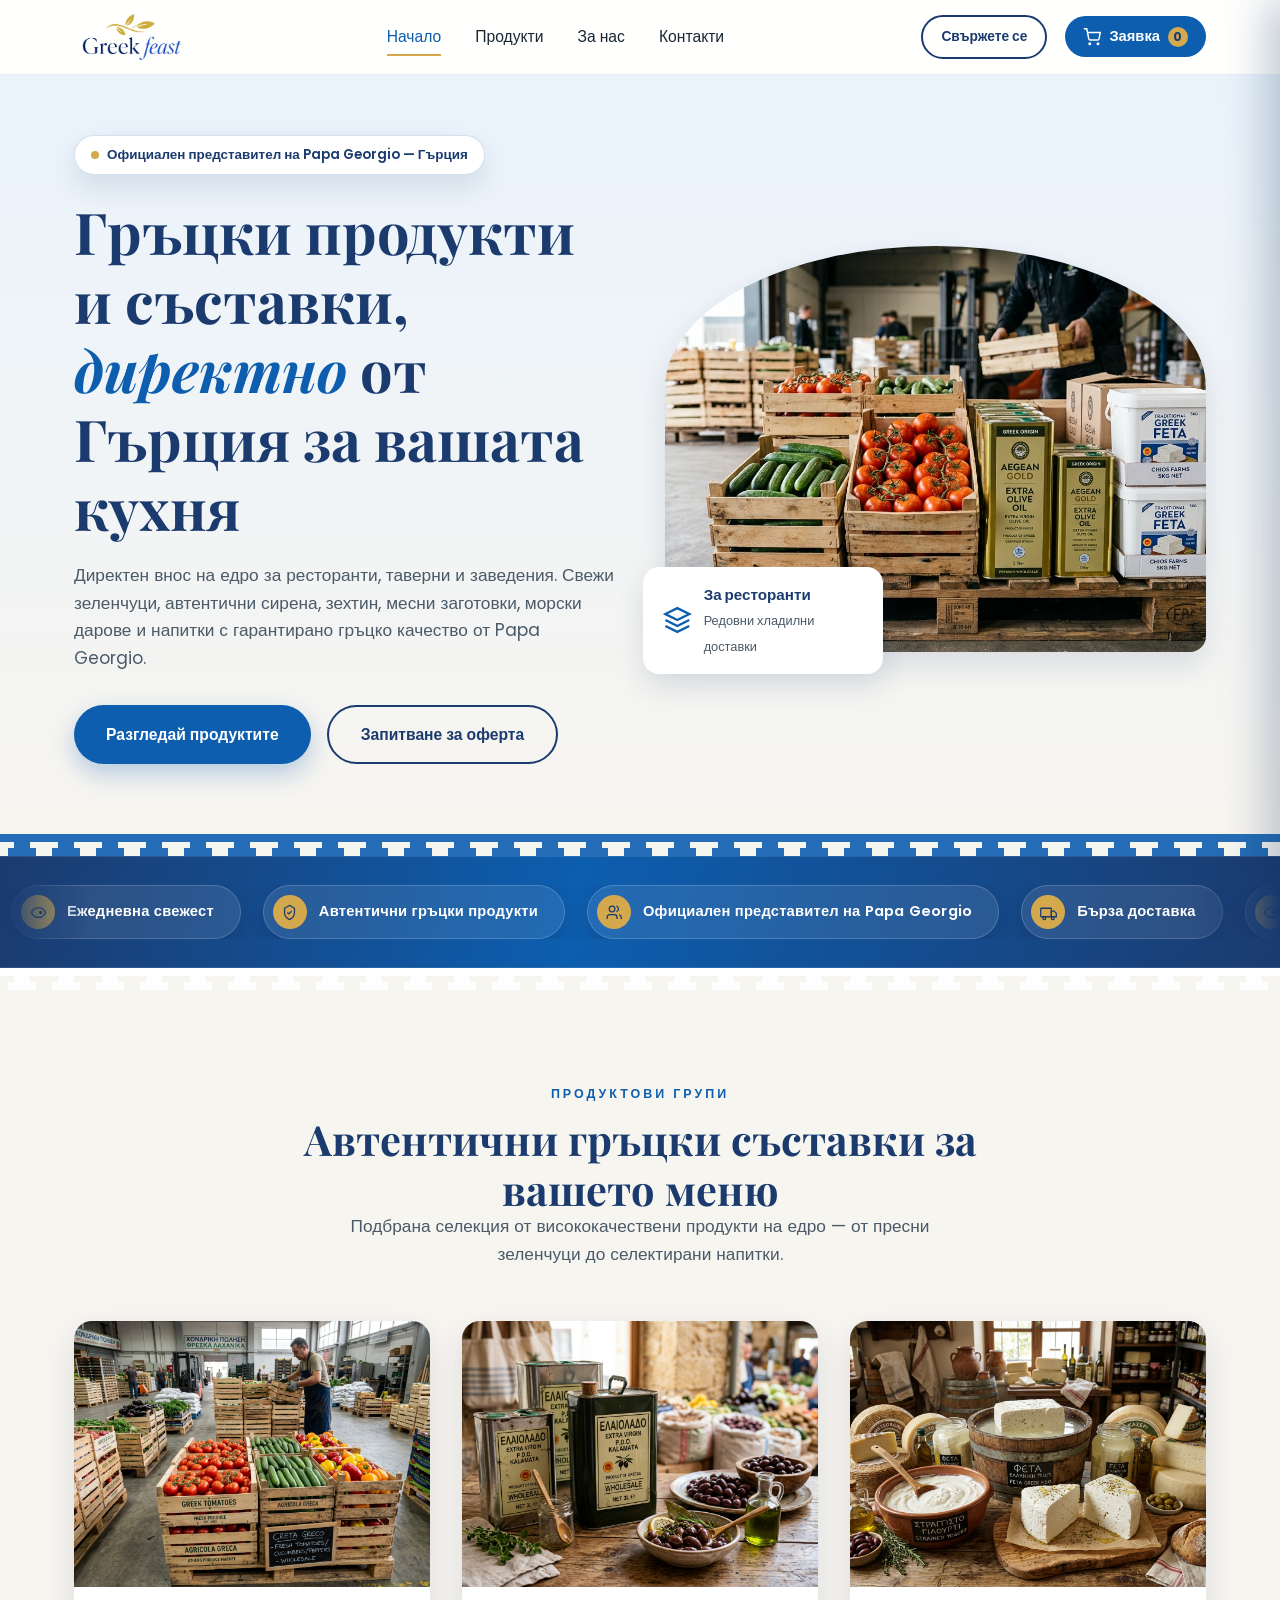
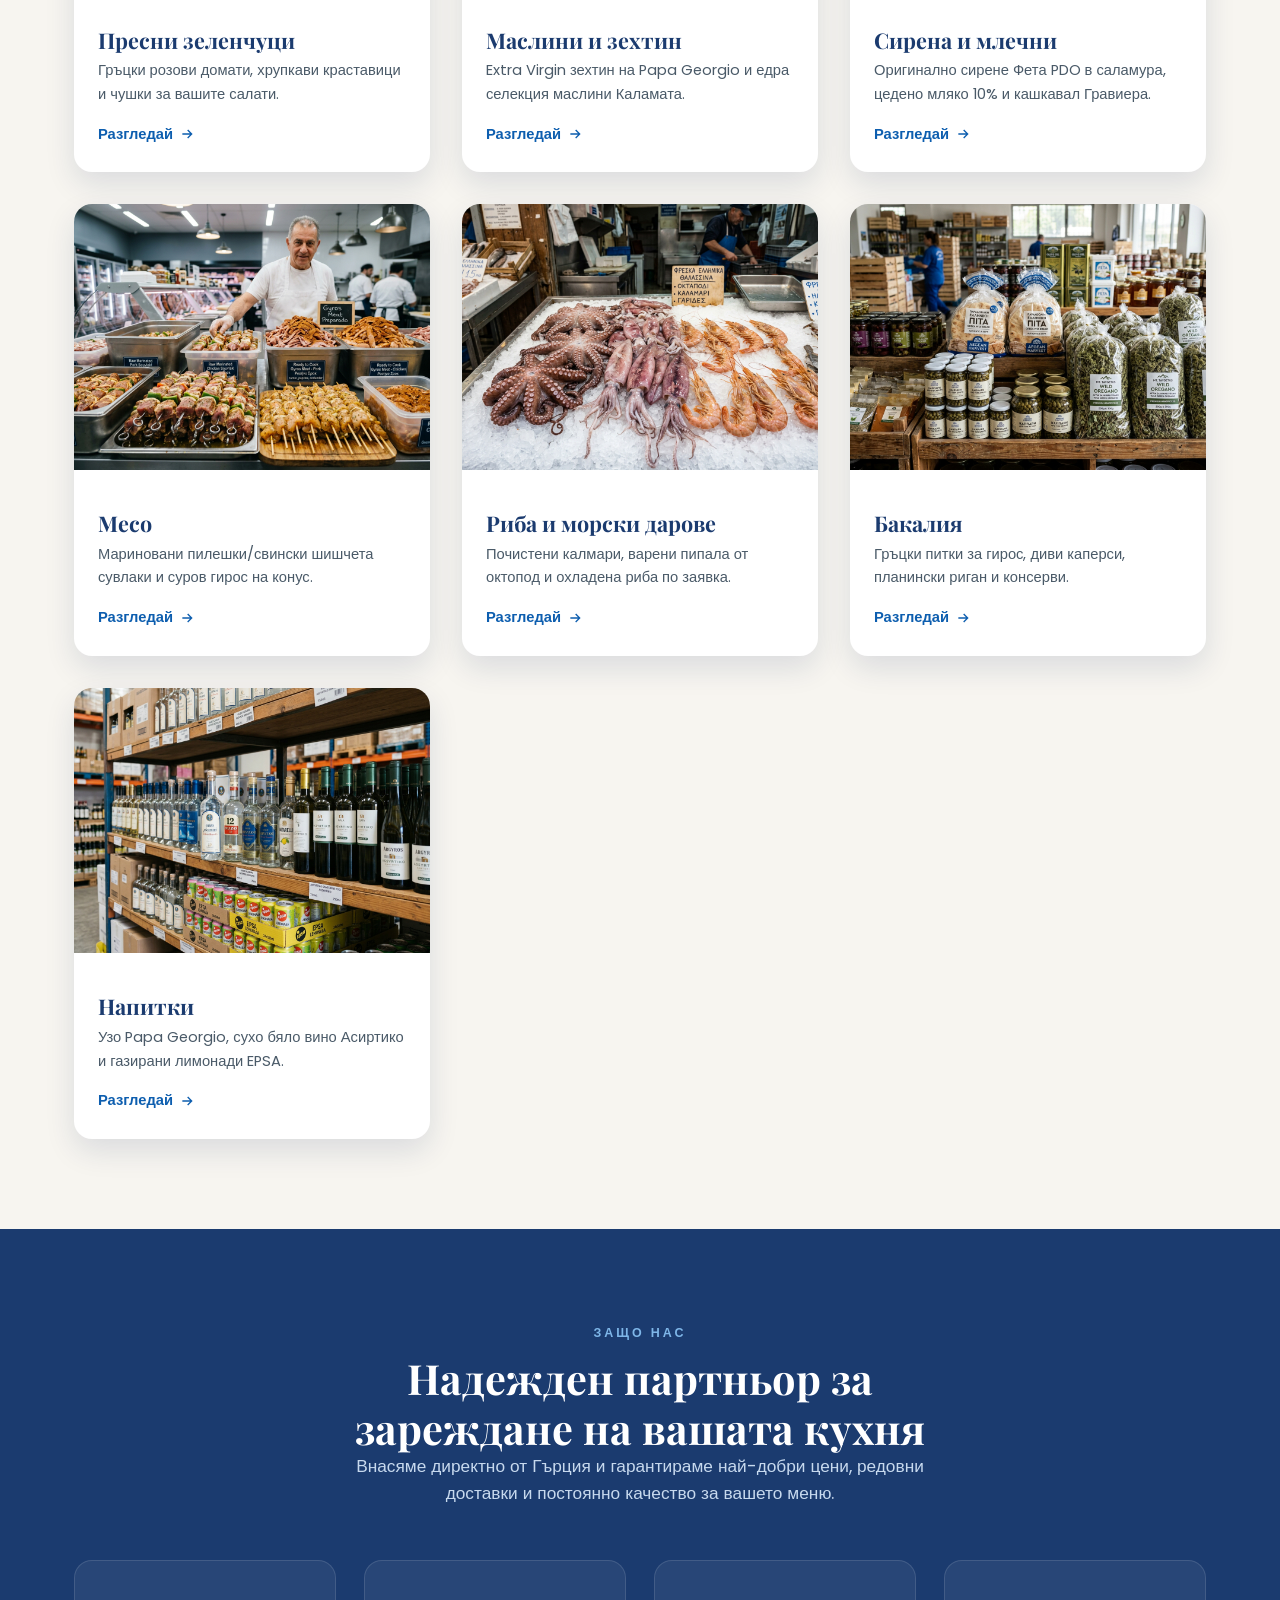
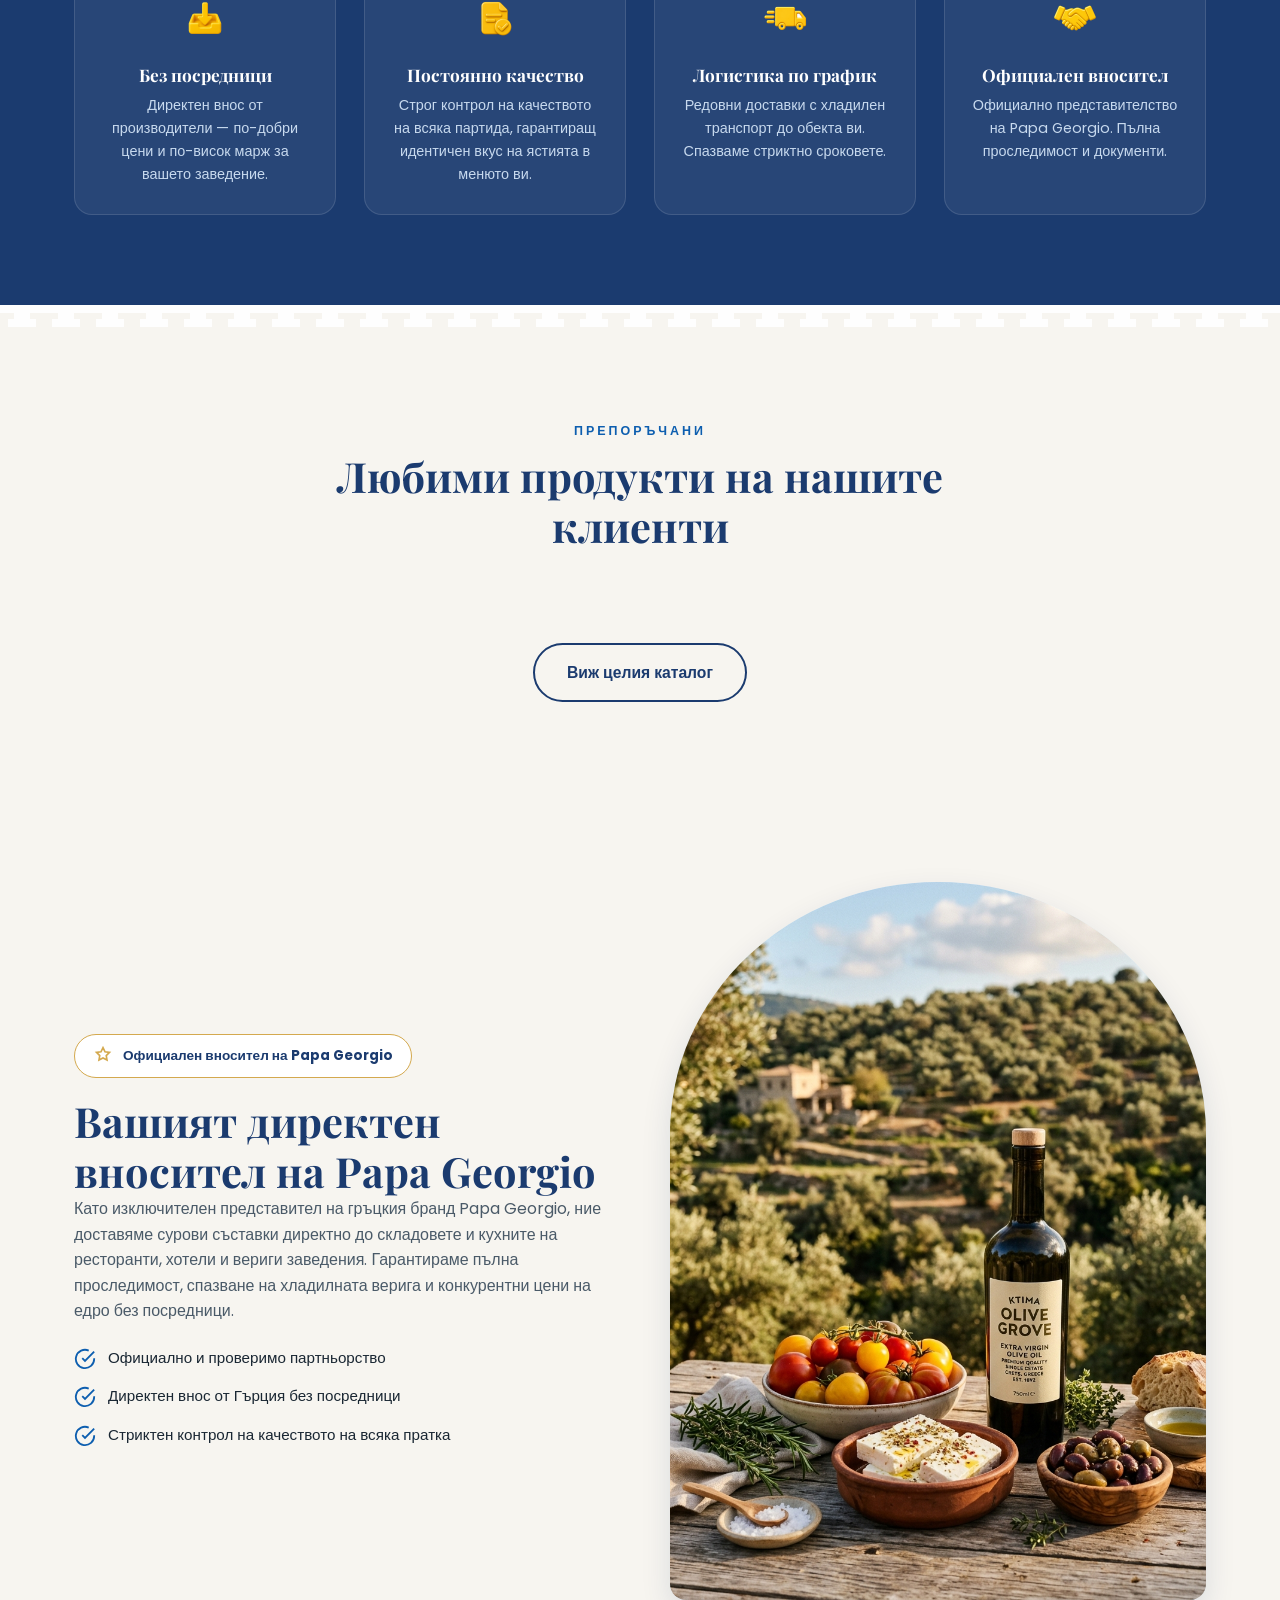
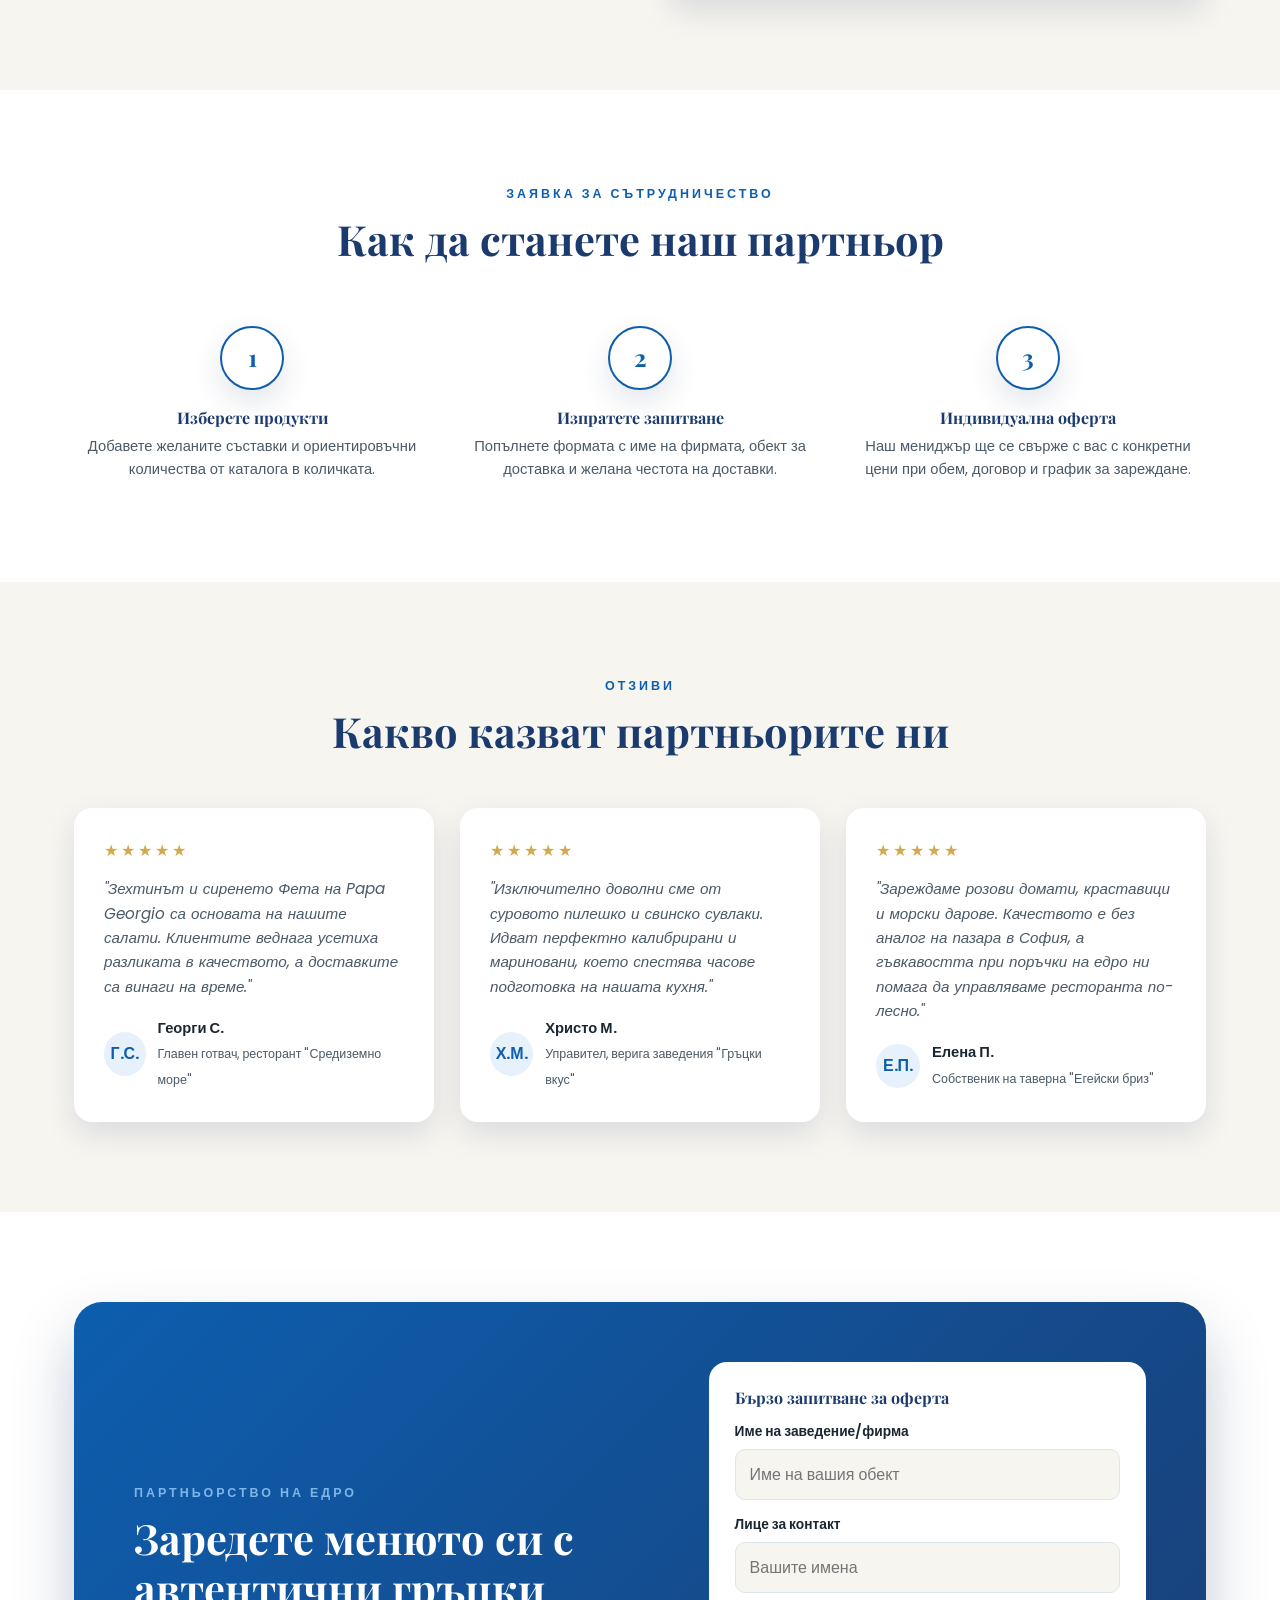
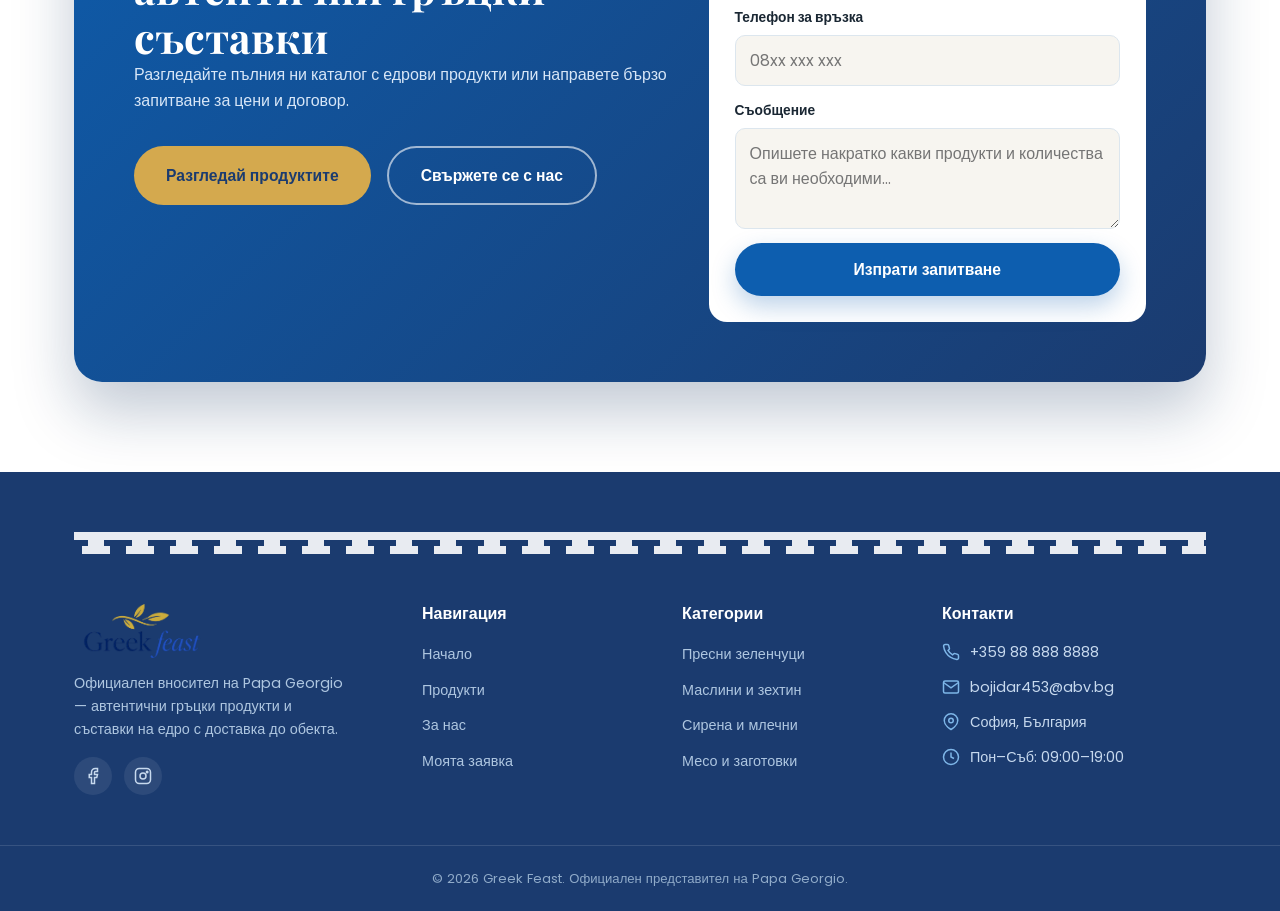
==== index.html @ b1677834 "Fix DOMContentLoaded lifecycle issue and convert scroll animation to precise pixel-based calculation" ====
<!doctype html>
<html lang="bg">
<head>
<meta charset="UTF-8">
<meta name="viewport" content="width=device-width, initial-scale=1.0">
<title>Greek Feast — Директен вносител на гръцки продукти за заведения и ресторанти</title>
<meta name="description" content="Официален представител на Papa Georgio (Гърция). Директен внос на автентични гръцки продукти и съставки за ресторанти и заведения — зеленчуци, зехтин, месо, риба и напитки на едро.">
<link rel="preconnect" href="https://fonts.googleapis.com">
<link href="https://fonts.googleapis.com/css2?family=Playfair+Display:wght@600;700;800&family=Poppins:wght@400;500;600;700&display=swap" rel="stylesheet">
<link rel="stylesheet" href="css/style.css">
</head>
<body>

<header class="site-header">
  <div class="header-inner">
    <a href="index.html" class="brandmark">
      <img src="images/logo.png" alt="Greek Feast" class="logo-img">
    </a>
    <nav class="main-nav" id="mainNav">
      <a href="index.html" class="active">Начало</a>
      <a href="catalog.html">Продукти</a>
      <a href="about.html">За нас</a>
      <a href="contact.html">Контакти</a>
    </nav>
    <div class="header-actions">
      <a href="contact.html" class="btn btn-outline btn-sm">Свържете се</a>
      <button type="button" class="cart-btn" id="cartOpenBtn">
        <svg width="18" height="18" viewBox="0 0 24 24" fill="none" stroke="currentColor" stroke-width="2"><circle cx="9" cy="21" r="1"/><circle cx="20" cy="21" r="1"/><path d="M1 1h4l2.68 13.39a2 2 0 0 0 2 1.61h9.72a2 2 0 0 0 2-1.61L23 6H6"/></svg>
        Заявка <span class="cart-count" id="cartCount">0</span>
      </button>
    </div>
    <button class="nav-toggle" id="navToggle" aria-label="Меню"><span></span><span></span><span></span></button>
  </div>
</header>

<section class="hero">
  <div class="hero-inner">
    <div class="hero-copy">
      <div class="hero-badge"><span class="dot"></span> Официален представител на Papa Georgio — Гърция</div>
      <h1>Гръцки продукти и съставки, <em>директно</em> от Гърция за вашата кухня</h1>
      <p class="lede">Директен внос на едро за ресторанти, таверни и заведения. Свежи зеленчуци, автентични сирена, зехтин, месни заготовки, морски дарове и напитки с гарантирано гръцко качество от Papa Georgio.</p>
      <div class="hero-actions">
        <a href="catalog.html" class="btn btn-primary">Разгледай продуктите</a>
        <a href="order.html" class="btn btn-outline">Запитване за оферта</a>
      </div>
    </div>
    <div class="hero-figure">
      <div class="arch-frame">
        <img src="images/hero-taverna.png" alt="Пресни гръцки съставки и суровини за ресторанти">
      </div>
      <div class="float-badge">
        <svg width="30" height="30" viewBox="0 0 24 24" fill="none" stroke="#0D5EAF" stroke-width="2"><path d="M12 2 2 7l10 5 10-5-10-5z"/><path d="M2 17l10 5 10-5"/><path d="M2 12l10 5 10-5"/></svg>
        <div><strong>За ресторанти</strong><span>Редовни хладилни доставки</span></div>
      </div>
    </div>
  </div>
</section>

<div class="meander"></div>

<section class="trust-bar">
  <div class="marquee">
    <div class="marquee-track">
      <div class="trust-item">
        <span class="trust-ic-badge"><svg class="ic" viewBox="0 0 24 24" fill="none" stroke="currentColor" stroke-width="1.8"><path d="M2 12s3-7 10-7 10 7 10 7-3 7-10 7-10-7-10-7z"/><circle cx="15" cy="12" r="1.4" fill="currentColor"/></svg></span>
        <span class="trust-text">Ежедневна свежест</span>
      </div>
      <div class="trust-item">
        <span class="trust-ic-badge"><svg class="ic" viewBox="0 0 24 24" fill="none" stroke="currentColor" stroke-width="1.8"><path d="M12 2l7 4v6c0 5-3.5 8.5-7 10-3.5-1.5-7-5-7-10V6l7-4z"/><path d="M9 12l2 2 4-4"/></svg></span>
        <span class="trust-text">Автентични гръцки продукти</span>
      </div>
      <div class="trust-item">
        <span class="trust-ic-badge"><svg class="ic" viewBox="0 0 24 24" fill="none" stroke="currentColor" stroke-width="1.8"><path d="M17 21v-2a4 4 0 00-4-4H7a4 4 0 00-4 4v2"/><circle cx="10" cy="7" r="4"/><path d="M23 21v-2a4 4 0 00-3-3.87"/><path d="M16 3.13a4 4 0 010 7.75"/></svg></span>
        <span class="trust-text">Официален представител на Papa Georgio</span>
      </div>
      <div class="trust-item">
        <span class="trust-ic-badge"><svg class="ic" viewBox="0 0 24 24" fill="none" stroke="currentColor" stroke-width="1.8"><rect x="1" y="6" width="15" height="12" rx="1"/><path d="M16 10h4l3 3v5h-7z"/><circle cx="6" cy="20" r="2"/><circle cx="18" cy="20" r="2"/></svg></span>
        <span class="trust-text">Бърза доставка</span>
      </div>
      <div class="trust-item">
        <span class="trust-ic-badge"><svg class="ic" viewBox="0 0 24 24" fill="none" stroke="currentColor" stroke-width="1.8"><path d="M2 12s3-7 10-7 10 7 10 7-3 7-10 7-10-7-10-7z"/><circle cx="15" cy="12" r="1.4" fill="currentColor"/></svg></span>
        <span class="trust-text">Ежедневна свежест</span>
      </div>
      <div class="trust-item">
        <span class="trust-ic-badge"><svg class="ic" viewBox="0 0 24 24" fill="none" stroke="currentColor" stroke-width="1.8"><path d="M12 2l7 4v6c0 5-3.5 8.5-7 10-3.5-1.5-7-5-7-10V6l7-4z"/><path d="M9 12l2 2 4-4"/></svg></span>
        <span class="trust-text">Автентични гръцки продукти</span>
      </div>
      <div class="trust-item">
        <span class="trust-ic-badge"><svg class="ic" viewBox="0 0 24 24" fill="none" stroke="currentColor" stroke-width="1.8"><path d="M17 21v-2a4 4 0 00-4-4H7a4 4 0 00-4 4v2"/><circle cx="10" cy="7" r="4"/><path d="M23 21v-2a4 4 0 00-3-3.87"/><path d="M16 3.13a4 4 0 010 7.75"/></svg></span>
        <span class="trust-text">Официален представител на Papa Georgio</span>
      </div>
      <div class="trust-item">
        <span class="trust-ic-badge"><svg class="ic" viewBox="0 0 24 24" fill="none" stroke="currentColor" stroke-width="1.8"><rect x="1" y="6" width="15" height="12" rx="1"/><path d="M16 10h4l3 3v5h-7z"/><circle cx="6" cy="20" r="2"/><circle cx="18" cy="20" r="2"/></svg></span>
        <span class="trust-text">Бърза доставка</span>
      </div>
      <div class="trust-item">
        <span class="trust-ic-badge"><svg class="ic" viewBox="0 0 24 24" fill="none" stroke="currentColor" stroke-width="1.8"><path d="M2 12s3-7 10-7 10 7 10 7-3 7-10 7-10-7-10-7z"/><circle cx="15" cy="12" r="1.4" fill="currentColor"/></svg></span>
        <span class="trust-text">Ежедневна свежест</span>
      </div>
      <div class="trust-item">
        <span class="trust-ic-badge"><svg class="ic" viewBox="0 0 24 24" fill="none" stroke="currentColor" stroke-width="1.8"><path d="M12 2l7 4v6c0 5-3.5 8.5-7 10-3.5-1.5-7-5-7-10V6l7-4z"/><path d="M9 12l2 2 4-4"/></svg></span>
        <span class="trust-text">Автентични гръцки продукти</span>
      </div>
      <div class="trust-item">
        <span class="trust-ic-badge"><svg class="ic" viewBox="0 0 24 24" fill="none" stroke="currentColor" stroke-width="1.8"><path d="M17 21v-2a4 4 0 00-4-4H7a4 4 0 00-4 4v2"/><circle cx="10" cy="7" r="4"/><path d="M23 21v-2a4 4 0 00-3-3.87"/><path d="M16 3.13a4 4 0 010 7.75"/></svg></span>
        <span class="trust-text">Официален представител на Papa Georgio</span>
      </div>
      <div class="trust-item">
        <span class="trust-ic-badge"><svg class="ic" viewBox="0 0 24 24" fill="none" stroke="currentColor" stroke-width="1.8"><rect x="1" y="6" width="15" height="12" rx="1"/><path d="M16 10h4l3 3v5h-7z"/><circle cx="6" cy="20" r="2"/><circle cx="18" cy="20" r="2"/></svg></span>
        <span class="trust-text">Бърза доставка</span>
      </div>
      <div class="trust-item">
        <span class="trust-ic-badge"><svg class="ic" viewBox="0 0 24 24" fill="none" stroke="currentColor" stroke-width="1.8"><path d="M2 12s3-7 10-7 10 7 10 7-3 7-10 7-10-7-10-7z"/><circle cx="15" cy="12" r="1.4" fill="currentColor"/></svg></span>
        <span class="trust-text">Ежедневна свежест</span>
      </div>
      <div class="trust-item">
        <span class="trust-ic-badge"><svg class="ic" viewBox="0 0 24 24" fill="none" stroke="currentColor" stroke-width="1.8"><path d="M12 2l7 4v6c0 5-3.5 8.5-7 10-3.5-1.5-7-5-7-10V6l7-4z"/><path d="M9 12l2 2 4-4"/></svg></span>
        <span class="trust-text">Автентични гръцки продукти</span>
      </div>
      <div class="trust-item">
        <span class="trust-ic-badge"><svg class="ic" viewBox="0 0 24 24" fill="none" stroke="currentColor" stroke-width="1.8"><path d="M17 21v-2a4 4 0 00-4-4H7a4 4 0 00-4 4v2"/><circle cx="10" cy="7" r="4"/><path d="M23 21v-2a4 4 0 00-3-3.87"/><path d="M16 3.13a4 4 0 010 7.75"/></svg></span>
        <span class="trust-text">Официален представител на Papa Georgio</span>
      </div>
      <div class="trust-item">
        <span class="trust-ic-badge"><svg class="ic" viewBox="0 0 24 24" fill="none" stroke="currentColor" stroke-width="1.8"><rect x="1" y="6" width="15" height="12" rx="1"/><path d="M16 10h4l3 3v5h-7z"/><circle cx="6" cy="20" r="2"/><circle cx="18" cy="20" r="2"/></svg></span>
        <span class="trust-text">Бърза доставка</span>
      </div>
    </div>
  </div>
</section>

<div class="meander light"></div>

<section id="categories">
  <div class="container">
    <div class="section-head">
      <span class="eyebrow">Продуктови групи</span>
      <h2>Автентични гръцки съставки за вашето меню</h2>
      <p class="lede">Подбрана селекция от висококачествени продукти на едро — от пресни зеленчуци до селектирани напитки.</p>
    </div>
    <div class="category-grid">

      <a href="catalog.html#vegetables" class="category-card">
        <div class="cat-figure"><img src="images/categories/vegetables.jpg" alt="Пресни зеленчуци" loading="lazy"></div>
        <div class="cat-body">
          <h3>Пресни зеленчуци</h3>
          <p>Гръцки розови домати, хрупкави краставици и чушки за вашите салати.</p>
          <span class="cat-link">Разгледай <svg viewBox="0 0 24 24" fill="none" stroke="currentColor" stroke-width="2"><path d="M5 12h14M13 6l6 6-6 6"/></svg></span>
        </div>
      </a>

      <a href="catalog.html#olives-oil" class="category-card">
        <div class="cat-figure"><img src="images/categories/olives-oil.jpg" alt="Маслини и зехтин" loading="lazy"></div>
        <div class="cat-body">
          <h3>Маслини и зехтин</h3>
          <p>Extra Virgin зехтин на Papa Georgio и едра селекция маслини Каламата.</p>
          <span class="cat-link">Разгледай <svg viewBox="0 0 24 24" fill="none" stroke="currentColor" stroke-width="2"><path d="M5 12h14M13 6l6 6-6 6"/></svg></span>
        </div>
      </a>

      <a href="catalog.html#dairy" class="category-card">
        <div class="cat-figure"><img src="images/categories/dairy.jpg" alt="Сирена и млечни" loading="lazy"></div>
        <div class="cat-body">
          <h3>Сирена и млечни</h3>
          <p>Оригинално сирене Фета PDO в саламура, цедено мляко 10% и кашкавал Гравиера.</p>
          <span class="cat-link">Разгледай <svg viewBox="0 0 24 24" fill="none" stroke="currentColor" stroke-width="2"><path d="M5 12h14M13 6l6 6-6 6"/></svg></span>
        </div>
      </a>

      <a href="catalog.html#meat" class="category-card">
        <div class="cat-figure"><img src="images/categories/meat.jpg" alt="Месо и заготовки" loading="lazy"></div>
        <div class="cat-body">
          <h3>Месо</h3>
          <p>Мариновани пилешки/свински шишчета сувлаки и суров гирос на конус.</p>
          <span class="cat-link">Разгледай <svg viewBox="0 0 24 24" fill="none" stroke="currentColor" stroke-width="2"><path d="M5 12h14M13 6l6 6-6 6"/></svg></span>
        </div>
      </a>

      <a href="catalog.html#seafood" class="category-card">
        <div class="cat-figure"><img src="images/categories/seafood.jpg" alt="Риба и морски дарове" loading="lazy"></div>
        <div class="cat-body">
          <h3>Риба и морски дарове</h3>
          <p>Почистени калмари, варени пипала от октопод и охладена риба по заявка.</p>
          <span class="cat-link">Разгледай <svg viewBox="0 0 24 24" fill="none" stroke="currentColor" stroke-width="2"><path d="M5 12h14M13 6l6 6-6 6"/></svg></span>
        </div>
      </a>

      <a href="catalog.html#grocery" class="category-card">
        <div class="cat-figure"><img src="images/categories/grocery.jpg" alt="Бакалия" loading="lazy"></div>
        <div class="cat-body">
          <h3>Бакалия</h3>
          <p>Гръцки питки за гирос, диви каперси, планински риган и консерви.</p>
          <span class="cat-link">Разгледай <svg viewBox="0 0 24 24" fill="none" stroke="currentColor" stroke-width="2"><path d="M5 12h14M13 6l6 6-6 6"/></svg></span>
        </div>
      </a>

      <a href="catalog.html#drinks" class="category-card">
        <div class="cat-figure"><img src="images/categories/drinks.jpg" alt="Напитки" loading="lazy"></div>
        <div class="cat-body">
          <h3>Напитки</h3>
          <p>Узо Papa Georgio, сухо бяло вино Асиртико и газирани лимонади EPSA.</p>
          <span class="cat-link">Разгледай <svg viewBox="0 0 24 24" fill="none" stroke="currentColor" stroke-width="2"><path d="M5 12h14M13 6l6 6-6 6"/></svg></span>
        </div>
      </a>

    </div>
  </div>
</section>

<section class="why-section">
  <div class="container">
    <div class="section-head">
      <span class="eyebrow on-dark">Защо нас</span>
      <h2>Надежден партньор за зареждане на вашата кухня</h2>
      <p class="lede" style="color:#C7D9EE; margin:0 auto;">Внасяме директно от Гърция и гарантираме най-добри цени, редовни доставки и постоянно качество за вашето меню.</p>
    </div>
    <div class="why-grid">
      <div class="why-item">
        <div class="ic-wrap" style="background: transparent;"><img src="images/direct-import.png" alt="Директен внос" style="width: 50px; height: 50px; object-fit: contain;"></div>
        <h4>Без посредници</h4>
        <p>Директен внос от производители — по-добри цени и по-висок марж за вашето заведение.</p>
      </div>
      <div class="why-item">
        <div class="ic-wrap" style="background: transparent;"><img src="images/quality.png" alt="Проверено качество" style="width: 50px; height: 50px; object-fit: contain;"></div>
        <h4>Постоянно качество</h4>
        <p>Строг контрол на качеството на всяка партида, гарантиращ идентичен вкус на ястията в менюто ви.</p>
      </div>
      <div class="why-item">
        <div class="ic-wrap" style="background: transparent;"><img src="images/delivery.png" alt="Редовни доставки" style="width: 50px; height: 50px; object-fit: contain;"></div>
        <h4>Логистика по график</h4>
        <p>Редовни доставки с хладилен транспорт до обекта ви. Спазваме стриктно сроковете.</p>
      </div>
      <div class="why-item">
        <div class="ic-wrap" style="background: transparent;"><img src="images/partnership.png" alt="Официално партньорство" style="width: 50px; height: 50px; object-fit: contain;"></div>
        <h4>Официален вносител</h4>
        <p>Официално представителство на Papa Georgio. Пълна проследимост и документи.</p>
      </div>
    </div>
  </div>
</section>

<div class="meander light"></div>

<section id="featured" class="bg-cream">
  <div class="container">
    <div class="section-head">
      <span class="eyebrow">Препоръчани</span>
      <h2>Любими продукти на нашите клиенти</h2>
    </div>
    <div class="product-grid" id="featuredGrid"></div>
    <div class="text-center mt-40">
      <a href="catalog.html" class="btn btn-outline">Виж целия каталог</a>
    </div>
  </div>
</section>

<section class="partner-section">
  <div class="container">
    <div class="partner-grid">
      <div class="partner-text">
        <div class="partner-seal">
          <svg viewBox="0 0 24 24" fill="none" stroke="#D4A94E" stroke-width="2"><path d="M12 2l2.4 4.9 5.4.8-3.9 3.8.9 5.4-4.8-2.5-4.8 2.5.9-5.4-3.9-3.8 5.4-.8z"/></svg>
          Официален вносител на Papa Georgio
        </div>
        <h2>Вашият директен вносител на Papa Georgio</h2>
        <p>Като изключителен представител на гръцкия бранд Papa Georgio, ние доставяме сурови съставки директно до складовете и кухните на ресторанти, хотели и вериги заведения. Гарантираме пълна проследимост, спазване на хладилната верига и конкурентни цени на едро без посредници.</p>
        <ul class="partner-points">
          <li><svg viewBox="0 0 24 24" fill="none" stroke="currentColor" stroke-width="2"><path d="M22 11.08V12a10 10 0 11-5.93-9.14"/><path d="M22 4L12 14.01l-3-3"/></svg> Официално и проверимо партньорство</li>
          <li><svg viewBox="0 0 24 24" fill="none" stroke="currentColor" stroke-width="2"><path d="M22 11.08V12a10 10 0 11-5.93-9.14"/><path d="M22 4L12 14.01l-3-3"/></svg> Директен внос от Гърция без посредници</li>
          <li><svg viewBox="0 0 24 24" fill="none" stroke="currentColor" stroke-width="2"><path d="M22 11.08V12a10 10 0 11-5.93-9.14"/><path d="M22 4L12 14.01l-3-3"/></svg> Стриктен контрол на качеството на всяка пратка</li>
        </ul>
      </div>
      <div class="arch-frame">
        <img src="images/olive-grove-partner.jpg" alt="Автентични гръцки суровини" loading="lazy">
      </div>
    </div>
  </div>
</section>

<section class="bg-white">
  <div class="container">
    <div class="section-head">
      <span class="eyebrow">Заявка за сътрудничество</span>
      <h2>Как да станете наш партньор</h2>
    </div>
    <div class="steps-grid">
      <div class="steps-progress-bar"></div>
      <div class="steps-progress-active"></div>
      <div class="step-card">
        <div class="step-connector"></div>
        <div class="step-num">1</div>
        <div class="step-body">
          <h4>Изберете продукти</h4>
          <p>Добавете желаните съставки и ориентировъчни количества от каталога в количката.</p>
        </div>
      </div>
      <div class="step-card">
        <div class="step-connector"></div>
        <div class="step-num">2</div>
        <div class="step-body">
          <h4>Изпратете запитване</h4>
          <p>Попълнете формата с име на фирмата, обект за доставка и желана честота на доставки.</p>
        </div>
      </div>
      <div class="step-card">
        <div class="step-num">3</div>
        <div class="step-body">
          <h4>Индивидуална оферта</h4>
          <p>Наш мениджър ще се свърже с вас с конкретни цени при обем, договор и график за зареждане.</p>
        </div>
      </div>
    </div>
  </div>
</section>

<section class="bg-cream">
  <div class="container">
    <div class="section-head">
      <span class="eyebrow">Отзиви</span>
      <h2>Какво казват партньорите ни</h2>
    </div>
    <div class="testi-track">
      <div class="testi-card">
        <div class="testi-stars">★★★★★</div>
        <p>"Зехтинът и сиренето Фета на Papa Georgio са основата на нашите салати. Клиентите веднага усетиха разликата в качеството, а доставките са винаги на време."</p>
        <div class="testi-person">
          <div class="testi-avatar">Г.С.</div>
          <div><strong>Георги С.</strong><span>Главен готвач, ресторант "Средиземно море"</span></div>
        </div>
      </div>
      <div class="testi-card">
        <div class="testi-stars">★★★★★</div>
        <p>"Изключително доволни сме от суровото пилешко и свинско сувлаки. Идват перфектно калибрирани и мариновани, което спестява часове подготовка на нашата кухня."</p>
        <div class="testi-person">
          <div class="testi-avatar">Х.М.</div>
          <div><strong>Христо М.</strong><span>Управител, верига заведения "Гръцки вкус"</span></div>
        </div>
      </div>
      <div class="testi-card">
        <div class="testi-stars">★★★★★</div>
        <p>"Зареждаме розови домати, краставици и морски дарове. Качеството е без аналог на пазара в София, а гъвкавостта при поръчки на едро ни помага да управляваме ресторанта по-лесно."</p>
        <div class="testi-person">
          <div class="testi-avatar">Е.П.</div>
          <div><strong>Елена П.</strong><span>Собственик на таверна "Егейски бриз"</span></div>
        </div>
      </div>
    </div>
  </div>
</section>

<section class="bg-white">
  <div class="container">
    <div class="cta-section">
      <div>
        <span class="eyebrow on-dark">Партньорство на едро</span>
        <h2>Заредете менюто си с автентични гръцки съставки</h2>
        <p>Разгледайте пълния ни каталог с едрови продукти или направете бързо запитване за цени и договор.</p>
        <div class="hero-actions">
          <a href="catalog.html" class="btn btn-gold">Разгледай продуктите</a>
          <a href="contact.html" class="btn btn-outline on-dark">Свържете се с нас</a>
        </div>
      </div>
      <form class="cta-form" id="quickContactForm" action="https://formsubmit.co/bojidar453@abv.bg" method="POST">
        <h4>Бързо запитване за оферта</h4>
        <input type="hidden" name="_subject" value="Ново запитване за цени на едро — Greek Feast">
        <input type="hidden" name="_captcha" value="false">
        <div class="field">
          <label for="qRestaurant">Име на заведение/фирма</label>
          <input type="text" id="qRestaurant" name="Заведение_Фирма" required placeholder="Име на вашия обект">
        </div>
        <div class="field">
          <label for="qName">Лице за контакт</label>
          <input type="text" id="qName" name="Име" required placeholder="Вашите имена">
        </div>
        <div class="field">
          <label for="qPhone">Телефон за връзка</label>
          <input type="tel" id="qPhone" name="Телефон" required placeholder="08xx xxx xxx">
        </div>
        <div class="field">
          <label for="qMsg">Съобщение</label>
          <textarea id="qMsg" name="Съобщение" rows="3" placeholder="Опишете накратко какви продукти и количества са ви необходими..."></textarea>
        </div>
        <button type="submit" class="btn btn-primary btn-block">Изпрати запитване</button>
      </form>
    </div>
  </div>
</section>

<footer class="site-footer">
  <div class="container">
    <div class="meander light" style="margin-bottom:50px;"></div>
    <div class="footer-grid">
      <div class="footer-col footer-brand">
        <a href="index.html" class="brandmark">
          <img src="images/logo.png" alt="Greek Feast" class="logo-img">
        </a>
        <p>Официален вносител на Papa Georgio — автентични гръцки продукти и съставки на едро с доставка до обекта.</p>
        <div class="footer-social">
          <a href="#" aria-label="Facebook"><svg width="18" height="18" viewBox="0 0 24 24" fill="none" stroke="#C7D9EE" stroke-width="2"><path d="M18 2h-3a5 5 0 00-5 5v3H7v4h3v8h4v-8h3l1-4h-4V7a1 1 0 011-1h3z"/></svg></a>
          <a href="#" aria-label="Instagram"><svg width="18" height="18" viewBox="0 0 24 24" fill="none" stroke="#C7D9EE" stroke-width="2"><rect x="2" y="2" width="20" height="20" rx="5"/><circle cx="12" cy="12" r="4"/><circle cx="17.5" cy="6.5" r="1"/></svg></a>
        </div>
      </div>
      <div class="footer-col">
        <h4>Навигация</h4>
        <ul>
          <li><a href="index.html">Начало</a></li>
          <li><a href="catalog.html">Продукти</a></li>
          <li><a href="about.html">За нас</a></li>
          <li><a href="order.html">Моята заявка</a></li>
        </ul>
      </div>
      <div class="footer-col">
        <h4>Категории</h4>
        <ul>
          <li><a href="catalog.html#vegetables">Пресни зеленчуци</a></li>
          <li><a href="catalog.html#olives-oil">Маслини и зехтин</a></li>
          <li><a href="catalog.html#dairy">Сирена и млечни</a></li>
          <li><a href="catalog.html#meat">Месо и заготовки</a></li>
        </ul>
      </div>
      <div class="footer-col">
        <h4>Контакти</h4>
        <div class="footer-contact-item">
          <svg viewBox="0 0 24 24" fill="none" stroke="currentColor" stroke-width="2"><path d="M22 16.92v3a2 2 0 01-2.18 2 19.79 19.79 0 01-8.63-3.07 19.5 19.5 0 01-6-6 19.79 19.79 0 01-3.07-8.67A2 2 0 014.11 2h3a2 2 0 012 1.72c.127.96.361 1.903.7 2.81a2 2 0 01-.45 2.11L8.09 9.91a16 16 0 006 6l1.27-1.27a2 2 0 012.11-.45c.907.339 1.85.573 2.81.7A2 2 0 0122 16.92z"/></svg>
          <span>+359 88 888 8888</span>
        </div>
        <div class="footer-contact-item">
          <svg viewBox="0 0 24 24" fill="none" stroke="currentColor" stroke-width="2"><path d="M4 4h16v16H4z" opacity="0"/><path d="M22 6l-10 7L2 6"/><rect x="2" y="4" width="20" height="16" rx="2"/></svg>
          <span>bojidar453@abv.bg</span>
        </div>
        <div class="footer-contact-item">
          <svg viewBox="0 0 24 24" fill="none" stroke="currentColor" stroke-width="2"><path d="M21 10c0 7-9 12-9 12s-9-5-9-12a9 9 0 0118 0z"/><circle cx="12" cy="10" r="3"/></svg>
          <span>София, България</span>
        </div>
        <div class="footer-contact-item">
          <svg viewBox="0 0 24 24" fill="none" stroke="currentColor" stroke-width="2"><circle cx="12" cy="12" r="10"/><path d="M12 6v6l4 2"/></svg>
          <span>Пон–Съб: 09:00–19:00</span>
        </div>
      </div>
    </div>
  </div>
  <div class="footer-bottom">© 2026 Greek Feast. Официален представител на Papa Georgio.</div>
</footer>

<div class="toast" id="toast">
  <svg viewBox="0 0 24 24" fill="none" stroke="currentColor" stroke-width="2"><path d="M22 11.08V12a10 10 0 11-5.93-9.14"/><path d="M22 4L12 14.01l-3-3"/></svg>
  <span id="toastMsg">Добавено към заявката</span>
</div>

<script>
(() => {
  const stepsGrid = document.querySelector('.steps-grid');
  const progressBarActive = document.querySelector('.steps-progress-active');
  const stepCards = document.querySelectorAll('.step-card');

  function updateStepsOnScroll() {
    if (!stepsGrid || window.innerWidth > 980) {
      if (progressBarActive) progressBarActive.style.height = '0px';
      document.querySelectorAll('.step-num').forEach(num => num.classList.remove('active'));
      return;
    }

    const firstCard = stepCards[0];
    const lastCard = stepCards[stepCards.length - 1];
    if (!firstCard || !lastCard) return;

    const viewportHeight = window.innerHeight;
    const triggerLine = viewportHeight * 0.65; // trigger line at 65% of viewport height

    const firstTop = firstCard.getBoundingClientRect().top + 32; // center of first number
    const lastTop = lastCard.getBoundingClientRect().top + 32; // center of last number

    let heightPx = 0;
    if (firstTop < triggerLine) {
      const maxDistance = lastTop - firstTop;
      const currentDistance = triggerLine - firstTop;
      heightPx = Math.max(0, Math.min(maxDistance, currentDistance));
    }

    if (progressBarActive) {
      progressBarActive.style.height = `${heightPx}px`;
    }

    stepCards.forEach((card) => {
      const rect = card.getBoundingClientRect();
      const numEl = card.querySelector('.step-num');
      if (!numEl) return;
      const numCenter = rect.top + 32;
      if (numCenter < triggerLine) {
        numEl.classList.add('active');
      } else {
        numEl.classList.remove('active');
      }
    });
  }

  window.addEventListener('scroll', updateStepsOnScroll, { passive: true });
  window.addEventListener('resize', updateStepsOnScroll, { passive: true });
  
  // Also run immediately and on a short delay to ensure layout has stabilized
  updateStepsOnScroll();
  setTimeout(updateStepsOnScroll, 100);
  setTimeout(updateStepsOnScroll, 300);
})();
</script>
<script src="js/price.js"></script>
<script src="js/cart.js"></script>
<script src="js/main.js"></script>
<script type="module" src="js/home.js"></script>
</body>
</html>
---- css/style.css ----
/* ===== Reset & base ===== */
*, *::before, *::after { box-sizing: border-box; margin: 0; padding: 0; }
html { scroll-behavior: smooth; }
body {
  font-family: 'Poppins', 'Segoe UI', sans-serif;
  color: var(--ink);
  background: var(--cream);
  line-height: 1.6;
  overflow-x: hidden;
}
img { max-width: 100%; display: block; }
a { text-decoration: none; color: inherit; }
ul { list-style: none; }
button { font-family: inherit; cursor: pointer; border: none; background: none; }
input, textarea, select { font-family: inherit; font-size: 1rem; }

:root {
  --aegean: #0D5EAF;
  --aegean-dark: #123A66;
  --santorini: #1B3B6F;
  --sky: #7EB6E8;
  --sky-pale: #E6F1FB;
  --olive: #8A9A5B;
  --gold: #D4A94E;
  --white: #FFFFFF;
  --cream: #F7F5F0;
  --ink: #1A2733;
  --ink-soft: #4A5A68;
  --shadow: 0 12px 30px rgba(13, 45, 87, 0.12);
  --radius: 18px;
}

h1, h2, h3, h4 {
  font-family: 'Playfair Display', 'Georgia', serif;
  color: var(--santorini);
  line-height: 1.2;
  font-weight: 700;
}
h1 { font-size: clamp(2.4rem, 5vw, 3.6rem); }
h2 { font-size: clamp(1.9rem, 4vw, 2.6rem); }
h3 { font-size: 1.35rem; }
.eyebrow {
  display: inline-block;
  font-family: 'Poppins', sans-serif;
  letter-spacing: 3px;
  text-transform: uppercase;
  font-size: 0.78rem;
  font-weight: 600;
  color: var(--aegean);
  margin-bottom: 10px;
}
.eyebrow.on-dark { color: var(--sky); }
.lede { color: var(--ink-soft); font-size: 1.08rem; max-width: 620px; }

.container { max-width: 1180px; margin: 0 auto; padding: 0 24px; }
section { padding: 90px 0; position: relative; }
.section-head { text-align: center; max-width: 680px; margin: 0 auto 52px; }
.section-head .lede { margin: 0 auto; }

/* ===== Meander (Greek key) border ===== */
.meander {
  height: 22px;
  width: 100%;
  background-image: url("data:image/svg+xml,%3Csvg xmlns='http://www.w3.org/2000/svg' width='44' height='22' viewBox='0 0 44 22'%3E%3Cpath d='M0 0 H44 V8 H30 V14 H36 V22 H8 V14 H14 V8 H0 Z' fill='%230D5EAF'/%3E%3C/svg%3E");
  background-repeat: repeat-x;
  background-size: 44px 22px;
  opacity: 0.9;
}
.meander.light {
  background-image: url("data:image/svg+xml,%3Csvg xmlns='http://www.w3.org/2000/svg' width='44' height='22' viewBox='0 0 44 22'%3E%3Cpath d='M0 0 H44 V8 H30 V14 H36 V22 H8 V14 H14 V8 H0 Z' fill='%23FFFFFF'/%3E%3C/svg%3E");
}

/* ===== Wave divider ===== */
.wave { display: block; width: 100%; height: 70px; }
.wave-into-blue { fill: var(--santorini); }
.wave-into-white { fill: var(--white); }
.wave-into-cream { fill: var(--cream); }

/* ===== Header ===== */
.site-header {
  position: sticky; top: 0; z-index: 100;
  background: rgba(255,255,255,0.92);
  backdrop-filter: blur(8px);
  -webkit-backdrop-filter: blur(8px);
  border-bottom: 1px solid rgba(13,94,175,0.1);
  transform: translateZ(0);
  -webkit-transform: translateZ(0);
  isolation: isolate;
}
.header-inner {
  display: flex; align-items: center; justify-content: space-between;
  padding: 14px 24px; max-width: 1180px; margin: 0 auto;
}
.brandmark { display: flex; align-items: center; gap: 12px; }
.logo-img { height: 46px; width: auto; display: block; }

.main-nav { display: flex; align-items: center; gap: 34px; }
.main-nav a {
  font-weight: 500; color: var(--ink); position: relative; padding: 6px 0; font-size: 0.98rem;
}
.main-nav a::after {
  content: ''; position: absolute; left: 0; bottom: 0; height: 2px; width: 0;
  background: var(--gold); transition: width .25s ease;
}
.main-nav a:hover::after, .main-nav a.active::after { width: 100%; }
.main-nav a.active { color: var(--aegean); }

.header-actions { display: flex; align-items: center; gap: 18px; }
.cart-btn {
  position: relative; display: flex; align-items: center; gap: 8px;
  background: var(--aegean); color: var(--white); padding: 10px 18px; border-radius: 30px;
  font-weight: 600; font-size: 0.92rem; transition: background .2s, transform .2s;
}
.cart-btn:hover { background: var(--aegean-dark); transform: translateY(-1px); }
.cart-count {
  background: var(--gold); color: var(--santorini); font-weight: 700; font-size: 0.78rem;
  min-width: 20px; height: 20px; border-radius: 50%; display: flex; align-items: center; justify-content: center;
}
.nav-toggle { display: none; width: 30px; height: 24px; position: relative; flex-direction: column; justify-content: space-between; }
.nav-toggle span { display: block; height: 3px; width: 100%; background: var(--santorini); border-radius: 2px; }

/* ===== Buttons ===== */
.btn {
  display: inline-flex; align-items: center; justify-content: center; gap: 8px;
  padding: 15px 32px; border-radius: 30px; font-weight: 600; font-size: 0.98rem;
  transition: transform .2s ease, box-shadow .2s ease, background .2s ease;
}
.btn-primary { background: var(--aegean); color: var(--white); box-shadow: 0 10px 24px rgba(13,94,175,0.28); }
.btn-primary:hover { background: var(--aegean-dark); transform: translateY(-2px); }
.btn-outline { background: transparent; color: var(--santorini); border: 2px solid var(--santorini); }
.btn-outline:hover { background: var(--santorini); color: var(--white); }
.btn-outline.on-dark { color: var(--white); border-color: rgba(255,255,255,0.6); }
.btn-outline.on-dark:hover { background: var(--white); color: var(--santorini); }
.btn-gold { background: var(--gold); color: var(--santorini); }
.btn-gold:hover { transform: translateY(-2px); box-shadow: 0 10px 24px rgba(212,169,78,0.35); }
.btn-block { width: 100%; }
.btn-sm { padding: 9px 18px; font-size: 0.86rem; }

/* ===== Hero ===== */
.hero {
  background: linear-gradient(180deg, #EAF3FC 0%, var(--cream) 100%);
  padding: 60px 0 0;
  overflow: hidden;
}
.hero-inner {
  display: grid; grid-template-columns: 1fr 1fr; gap: 50px; align-items: center;
  max-width: 1180px; margin: 0 auto; padding: 0 24px 70px;
}
.hero-badge {
  display: inline-flex; align-items: center; gap: 8px;
  background: var(--white); border: 1px solid rgba(13,94,175,0.18);
  padding: 8px 16px; border-radius: 30px; font-size: 0.84rem; font-weight: 600;
  color: var(--santorini); box-shadow: var(--shadow); margin-bottom: 22px;
}
.hero-badge .dot { width: 8px; height: 8px; border-radius: 50%; background: var(--gold); }
.hero h1 { margin-bottom: 20px; }
.hero h1 em { font-style: italic; color: var(--aegean); }
.hero-actions { display: flex; gap: 16px; margin-top: 32px; flex-wrap: wrap; }
.hero-figure { position: relative; }
.hero-figure .arch-frame { aspect-ratio: 4/3; }
.hero-figure .float-badge {
  position: absolute; bottom: -22px; left: -22px; background: var(--white);
  padding: 16px 20px; border-radius: 16px; box-shadow: var(--shadow);
  display: flex; align-items: center; gap: 12px; max-width: 240px;
}
.hero-figure .float-badge strong { display: block; color: var(--santorini); font-size: 0.95rem; }
.hero-figure .float-badge span { font-size: 0.8rem; color: var(--ink-soft); }

/* ===== Arch frame (Santorini dome shape for images/illustrations) ===== */
.arch-frame {
  border-radius: 50% 50% 16px 16px / 35% 35% 16px 16px;
  overflow: hidden;
  box-shadow: var(--shadow);
  background: var(--sky-pale);
}
.arch-frame img, .arch-frame svg { width: 100%; height: 100%; object-fit: cover; display: block; }

/* ===== Trust bar (marquee ticker) ===== */
.trust-bar {
  background: linear-gradient(100deg, var(--santorini) 0%, var(--aegean) 45%, var(--santorini) 100%);
  padding: 28px 0;
  overflow: hidden;
  border-top: 1px solid rgba(255,255,255,0.1);
  border-bottom: 1px solid rgba(255,255,255,0.1);
}
.marquee {
  width: 100%; overflow: hidden;
  -webkit-mask-image: linear-gradient(90deg, transparent 0, #000 90px, #000 calc(100% - 90px), transparent 100%);
  mask-image: linear-gradient(90deg, transparent 0, #000 90px, #000 calc(100% - 90px), transparent 100%);
}
.marquee-track {
  display: flex; align-items: center; width: max-content;
  animation: marquee-scroll 34s linear infinite;
  will-change: transform;
}
.marquee:hover .marquee-track { animation-play-state: paused; }
.trust-item {
  display: flex; align-items: center; gap: 12px; white-space: nowrap;
  background: rgba(255,255,255,0.09);
  border: 1px solid rgba(255,255,255,0.18);
  padding: 9px 26px 9px 9px;
  border-radius: 50px;
  margin: 0 11px;
  box-shadow: 0 8px 20px rgba(9,30,60,0.18);
  transition: background .2s ease;
}
.trust-item:hover { background: rgba(255,255,255,0.16); }
.trust-ic-badge {
  width: 34px; height: 34px; border-radius: 50%; flex-shrink: 0;
  background: var(--gold); color: var(--santorini);
  display: flex; align-items: center; justify-content: center;
}
.trust-ic-badge .ic { width: 17px; height: 17px; }
.trust-text { font-size: 0.92rem; font-weight: 600; letter-spacing: 0.2px; color: #FFFFFF; }
 
@keyframes marquee-scroll {
  from { transform: translateX(0); }
  to { transform: translateX(-33.333%); }
}

/* ===== Category cards ===== */
.category-grid { display: grid; grid-template-columns: repeat(3, 1fr); gap: 32px; }
.category-card {
  background: var(--white); border-radius: var(--radius); overflow: hidden;
  box-shadow: var(--shadow); transition: transform .25s ease, box-shadow .25s ease;
  display: flex; flex-direction: column;
}
.category-card:hover { transform: translateY(-6px); box-shadow: 0 20px 40px rgba(13,45,87,0.18); }
.category-card .cat-figure { aspect-ratio: 5/4; }
.category-card .cat-body { padding: 22px 24px 26px; }
.category-card .cat-body h3 { margin-bottom: 6px; }
.category-card .cat-body p { color: var(--ink-soft); font-size: 0.92rem; margin-bottom: 14px; }
.category-card .cat-link { color: var(--aegean); font-weight: 600; font-size: 0.92rem; display: inline-flex; align-items: center; gap: 6px; }
.category-card .cat-link svg { width: 16px; height: 16px; transition: transform .2s; }
.category-card:hover .cat-link svg { transform: translateX(4px); }

/* ===== Why us (dark section, Santorini blue) ===== */
.why-section { background: var(--santorini); color: var(--white); }
.why-section h2 { color: var(--white); }
.why-grid { display: grid; grid-template-columns: repeat(4, 1fr); gap: 28px; margin-top: 20px; }
.why-item { background: rgba(255,255,255,0.06); border: 1px solid rgba(255,255,255,0.12); border-radius: var(--radius); padding: 28px 24px; text-align: center; }
.why-item .ic-wrap { width: 60px; height: 60px; border-radius: 50%; background: rgba(212,169,78,0.18); display: flex; align-items: center; justify-content: center; margin: 0 auto 16px; }
.why-item .ic-wrap svg { width: 30px; height: 30px; }
.why-item h4 { color: var(--white); font-size: 1.08rem; margin-bottom: 8px; }
.why-item p { color: #C7D9EE; font-size: 0.9rem; }

/* ===== Product cards ===== */
.product-grid { display: grid; grid-template-columns: repeat(4, 1fr); gap: 26px; }
.product-grid.cols-3 { grid-template-columns: repeat(3, 1fr); }
.product-card {
  background: var(--white); border-radius: 16px; overflow: hidden; box-shadow: var(--shadow);
  display: flex; flex-direction: column; transition: transform .2s ease;
}
.product-card:hover { transform: translateY(-4px); }
.product-figure { aspect-ratio: 4/5; position: relative; background: var(--sky-pale); }
.product-figure img, .product-figure svg { width: 100%; height: 100%; object-fit: cover; }
.figure-link { display: block; width: 100%; height: 100%; }
.product-body h4 a:hover { color: var(--aegean); }
.product-tag {
  position: absolute; top: 12px; left: 12px; background: var(--gold); color: var(--santorini);
  font-size: 0.72rem; font-weight: 700; padding: 5px 12px; border-radius: 20px; text-transform: uppercase; letter-spacing: 0.5px;
}
.product-body { padding: 18px 20px 20px; display: flex; flex-direction: column; gap: 10px; flex: 1; }
.product-body h4 { font-family: 'Poppins', sans-serif; color: var(--ink); font-weight: 600; font-size: 1.02rem; }
.product-body .desc { font-size: 0.85rem; color: var(--ink-soft); flex: 1; }
.product-foot { display: flex; align-items: center; justify-content: space-between; margin-top: 4px; }
.price { color: var(--aegean); font-weight: 700; font-size: 1.05rem; }
.unit { color: var(--ink-soft); font-size: 0.78rem; font-weight: 400; }
.add-btn {
  background: var(--sky-pale); color: var(--aegean); width: 40px; height: 40px; border-radius: 50%;
  display: flex; align-items: center; justify-content: center; transition: background .2s, color .2s, transform .2s;
}
.add-btn:hover { background: var(--aegean); color: var(--white); transform: scale(1.08); }
.add-btn svg { width: 18px; height: 18px; }

/* ===== Papa Georgio section ===== */
.partner-section { background: var(--cream); }
.partner-grid { display: grid; grid-template-columns: 1fr 1fr; gap: 60px; align-items: center; }
.partner-seal {
  display: inline-flex; align-items: center; gap: 10px; background: var(--white);
  border: 1.5px solid var(--gold); padding: 10px 18px; border-radius: 30px;
  font-weight: 700; font-size: 0.85rem; color: var(--santorini); margin-bottom: 18px;
}
.partner-seal svg { width: 20px; height: 20px; }
.partner-text p { color: var(--ink-soft); margin-bottom: 16px; }
.partner-points { margin-top: 22px; display: flex; flex-direction: column; gap: 14px; }
.partner-points li { display: flex; align-items: flex-start; gap: 12px; font-size: 0.95rem; }
.partner-points svg { width: 22px; height: 22px; flex-shrink: 0; color: var(--aegean); margin-top: 2px; }

/* ===== Steps (how to order) ===== */
.steps-grid { display: grid; grid-template-columns: repeat(3, 1fr); gap: 32px; counter-reset: step; position: relative; }
.steps-progress-bar { display: none; }
.steps-progress-active { display: none; }
.step-card { text-align: center; position: relative; padding: 10px; }
.step-num {
  width: 64px; height: 64px; border-radius: 50%; background: var(--white); border: 2px solid var(--aegean);
  color: var(--aegean); font-family: 'Playfair Display', serif; font-weight: 700; font-size: 1.5rem;
  display: flex; align-items: center; justify-content: center; margin: 0 auto 18px; box-shadow: var(--shadow);
  transition: transform 0.3s cubic-bezier(0.34, 1.56, 0.64, 1), background-color 0.3s, border-color 0.3s, color 0.3s, box-shadow 0.3s;
}
.step-num.active {
  background: var(--aegean);
  color: var(--white);
  border-color: var(--aegean);
  transform: scale(1.15);
  box-shadow: 0 8px 24px rgba(13,45,87,0.25);
}
.step-card h4 { margin-bottom: 8px; }
.step-card p { color: var(--ink-soft); font-size: 0.92rem; }
.step-connector { position: absolute; top: 32px; left: 50%; width: 100%; height: 2px; background: repeating-linear-gradient(90deg, var(--sky) 0 8px, transparent 8px 16px); z-index: -1; }

/* ===== Testimonials ===== */
.testi-track { display: grid; grid-template-columns: repeat(3, 1fr); gap: 26px; }
.testi-card { background: var(--white); border-radius: var(--radius); padding: 30px; box-shadow: var(--shadow); }
.testi-stars { color: var(--gold); font-size: 1rem; margin-bottom: 14px; letter-spacing: 3px; }
.testi-card p { color: var(--ink-soft); font-size: 0.95rem; margin-bottom: 18px; font-style: italic; }
.testi-person { display: flex; align-items: center; gap: 12px; }
.testi-avatar { width: 44px; height: 44px; border-radius: 50%; background: var(--sky-pale); display: flex; align-items: center; justify-content: center; color: var(--aegean); font-weight: 700; }
.testi-person strong { display: block; font-size: 0.92rem; color: var(--ink); }
.testi-person span { font-size: 0.78rem; color: var(--ink-soft); }

/* ===== CTA / contact strip ===== */
.cta-section {
  background: linear-gradient(135deg, var(--aegean) 0%, var(--santorini) 100%);
  color: var(--white); border-radius: 28px; padding: 60px; display: grid;
  grid-template-columns: 1.1fr 0.9fr; gap: 40px; align-items: center;
  box-shadow: 0 30px 60px rgba(13,45,87,0.25);
}
.cta-section h2 { color: var(--white); }
.cta-section p { color: #D7E6F7; }
.cta-form { background: var(--white); border-radius: 18px; padding: 26px; display: flex; flex-direction: column; gap: 14px; }
.cta-form h4 { color: var(--santorini); }

/* ===== Forms ===== */
.field { display: flex; flex-direction: column; gap: 6px; }
.field label { font-size: 0.86rem; font-weight: 600; color: var(--ink); }
.field input, .field textarea, .field select {
  width: 100%; padding: 12px 14px; border: 1.5px solid #DCE6EE; border-radius: 10px; background: var(--cream);
  transition: border-color .2s;
}
.field input:focus, .field textarea:focus, .field select:focus { outline: none; border-color: var(--aegean); background: var(--white); }
.field-row { display: grid; grid-template-columns: 1fr 1fr; gap: 14px; }
.form-note { font-size: 0.78rem; color: var(--ink-soft); }

/* ===== Footer ===== */
.site-footer { background: var(--santorini); color: #C7D9EE; padding-top: 60px; }
.footer-grid { display: grid; grid-template-columns: 1.4fr 1fr 1fr 1.2fr; gap: 40px; padding-bottom: 50px; }
.footer-col h4 { color: var(--white); font-size: 1rem; margin-bottom: 18px; font-family: 'Poppins', sans-serif; }
.footer-col p, .footer-col a { color: #AEC6E0; font-size: 0.9rem; }
.footer-col ul { display: flex; flex-direction: column; gap: 10px; }
.footer-col a:hover { color: var(--gold); }
.footer-brand .logo-img { height: 54px; }
.footer-brand p { margin-top: 14px; max-width: 280px; }
.footer-social { display: flex; gap: 12px; margin-top: 16px; }
.footer-social a { width: 38px; height: 38px; border-radius: 50%; background: rgba(255,255,255,0.08); display: flex; align-items: center; justify-content: center; }
.footer-social svg { width: 18px; height: 18px; }
.footer-contact-item { display: flex; gap: 10px; margin-bottom: 12px; font-size: 0.9rem; align-items: flex-start; }
.footer-contact-item svg { width: 18px; height: 18px; flex-shrink: 0; margin-top: 2px; color: var(--sky); }
.footer-bottom {
  border-top: 1px solid rgba(255,255,255,0.12); padding: 22px 0; text-align: center; font-size: 0.82rem; color: #90ABC9;
}

/* ===== Filters (catalog page) ===== */
.filter-bar { display: flex; flex-wrap: wrap; gap: 12px; justify-content: center; margin-bottom: 44px; }
.filter-chip {
  padding: 10px 22px; border-radius: 30px; background: var(--white); border: 1.5px solid #DCE6EE;
  font-weight: 600; font-size: 0.9rem; color: var(--ink-soft); transition: all .2s ease;
}
.filter-chip.active, .filter-chip:hover { background: var(--aegean); color: var(--white); border-color: var(--aegean); }
.catalog-search { max-width: 420px; margin: 0 auto 36px; position: relative; }
.catalog-search input {
  width: 100%; padding: 14px 20px 14px 46px; border-radius: 30px; border: 1.5px solid #DCE6EE; background: var(--white);
}
.catalog-search svg { position: absolute; left: 16px; top: 50%; transform: translateY(-50%); width: 18px; height: 18px; color: var(--ink-soft); }
.category-anchor h2 { display: flex; align-items: center; gap: 14px; }
.category-anchor h2 .cat-ic { width: 36px; height: 36px; color: var(--aegean); }

/* ===== Page hero (inner pages) ===== */
.page-hero {
  background: var(--santorini); color: var(--white); padding: 70px 0 50px; text-align: center;
}
.page-hero h1 { color: var(--white); }
.page-hero p { color: #D7E6F7; max-width: 560px; margin: 14px auto 0; }
.breadcrumb { font-size: 0.85rem; color: var(--sky); margin-bottom: 14px; }
.breadcrumb a { color: var(--sky); }
.breadcrumb span { color: #8FB1D8; margin: 0 6px; }

/* ===== Cart / order page ===== */
.order-layout { display: grid; grid-template-columns: 1.5fr 1fr; gap: 40px; align-items: start; }
.cart-list { display: flex; flex-direction: column; gap: 16px; }
.cart-row {
  display: grid; grid-template-columns: 70px 1fr auto auto; gap: 16px; align-items: center;
  background: var(--white); border-radius: 14px; padding: 14px 18px; box-shadow: var(--shadow);
}
.cart-row .thumb { width: 70px; height: 70px; border-radius: 10px; overflow: hidden; background: var(--sky-pale); }
.cart-row .thumb img, .cart-row .thumb svg { width: 100%; height: 100%; object-fit: cover; }
.cart-row .name { font-weight: 600; font-size: 0.96rem; }
.cart-row .cat { font-size: 0.78rem; color: var(--ink-soft); }
.qty-control { display: flex; align-items: center; gap: 10px; background: var(--cream); border-radius: 30px; padding: 6px 12px; }
.qty-control button { width: 22px; height: 22px; border-radius: 50%; background: var(--white); box-shadow: 0 2px 6px rgba(0,0,0,0.1); font-weight: 700; color: var(--aegean); }
.remove-btn { color: #C0392B; font-size: 0.82rem; font-weight: 600; }
.order-summary { background: var(--white); border-radius: var(--radius); padding: 28px; box-shadow: var(--shadow); position: sticky; top: 100px; }
.summary-row { display: flex; justify-content: space-between; font-size: 0.92rem; color: var(--ink-soft); margin-bottom: 10px; }
.summary-total { display: flex; justify-content: space-between; font-weight: 700; font-size: 1.15rem; color: var(--santorini); padding-top: 14px; border-top: 1px solid #EAEFF3; margin-top: 8px; }
.empty-cart { text-align: center; padding: 60px 20px; color: var(--ink-soft); }
.empty-cart svg { width: 70px; height: 70px; margin: 0 auto 18px; color: var(--sky); }

/* ===== About page ===== */
.story-grid { display: grid; grid-template-columns: 1fr 1fr; gap: 60px; align-items: center; }
.timeline { display: flex; flex-direction: column; gap: 26px; margin-top: 10px; }
.timeline-item { display: flex; gap: 18px; }
.timeline-dot { width: 14px; height: 14px; border-radius: 50%; background: var(--gold); margin-top: 6px; flex-shrink: 0; box-shadow: 0 0 0 5px var(--sky-pale); }

/* ===== Product detail page ===== */
.product-detail-grid { display: grid; grid-template-columns: 0.9fr 1.1fr; gap: 64px; align-items: start; margin-bottom: 80px; }
.product-detail-figure { position: sticky; top: 110px; }
.product-detail-figure .arch-frame { aspect-ratio: 1/1; }
.product-detail-figure .meander { margin-top: 22px; }
.product-category-badge {
  display: inline-flex; align-items: center; gap: 8px; background: var(--sky-pale); color: var(--aegean);
  padding: 7px 16px; border-radius: 30px; font-size: 0.8rem; font-weight: 700; text-transform: uppercase; letter-spacing: 0.5px;
  margin-bottom: 16px;
}
.product-greek-tag { font-size: 0.82rem; color: var(--ink-soft); font-style: italic; margin-bottom: 4px; display: block; }
.product-detail-info h1 { font-size: clamp(1.9rem, 3.4vw, 2.6rem); margin-bottom: 6px; }
.product-price-row { display: flex; align-items: baseline; gap: 12px; margin: 18px 0 24px; }
.product-price-row .price-big { font-family: 'Playfair Display', serif; font-size: 2.1rem; font-weight: 700; color: var(--aegean); }
.product-price-row .unit { color: var(--ink-soft); font-size: 1rem; }
.product-long-desc { color: var(--ink-soft); font-size: 1.04rem; line-height: 1.75; margin-bottom: 30px; }
.qty-row { display: flex; align-items: center; gap: 20px; margin-bottom: 28px; flex-wrap: wrap; }
.qty-control-lg { display: flex; align-items: center; gap: 16px; background: var(--cream); border-radius: 30px; padding: 8px 10px; }
.qty-control-lg button {
  width: 38px; height: 38px; border-radius: 50%; background: var(--white); box-shadow: 0 2px 8px rgba(13,45,87,0.12);
  font-weight: 700; font-size: 1.1rem; color: var(--aegean);
}
.qty-control-lg span { font-weight: 700; font-size: 1.1rem; min-width: 20px; text-align: center; }
.product-detail-badges { display: flex; flex-direction: column; gap: 14px; margin-top: 8px; padding-top: 28px; border-top: 1px solid #EAEFF3; }
.product-detail-badges li { display: flex; align-items: flex-start; gap: 12px; font-size: 0.95rem; color: var(--ink); }
.product-detail-badges svg { width: 22px; height: 22px; flex-shrink: 0; color: var(--aegean); margin-top: 1px; }
.related-section { padding-top: 20px; border-top: 1px solid #EAEFF3; }
.related-section .section-head { text-align: left; margin: 0 0 34px; max-width: none; }

/* ===== Utilities ===== */
.text-center { text-align: center; }
.mt-40 { margin-top: 40px; }
.bg-white { background: var(--white); }
.bg-cream { background: var(--cream); }

/* ===== Cart drawer ===== */
.drawer-overlay {
  position: fixed; inset: 0; background: rgba(15,30,50,0.45);
  opacity: 0; pointer-events: none; transition: opacity .3s ease; z-index: 200;
}
.drawer-overlay.open { opacity: 1; pointer-events: auto; }
.cart-drawer {
  position: fixed; top: 0; right: 0; height: 100vh; width: 420px; max-width: 92vw;
  background: var(--white); z-index: 201; box-shadow: -14px 0 40px rgba(13,45,87,0.25);
  transform: translateX(100%); transition: transform .35s cubic-bezier(.16,1,.3,1);
  display: flex; flex-direction: column;
}
.cart-drawer.open { transform: translateX(0); }
.drawer-head { display: flex; align-items: center; justify-content: space-between; padding: 22px 24px; border-bottom: 1px solid #EAEFF3; }
.drawer-head h3 { margin: 0; }
.drawer-close { width: 36px; height: 36px; border-radius: 50%; display: flex; align-items: center; justify-content: center; color: var(--ink-soft); transition: background .2s; }
.drawer-close:hover { background: var(--cream); }
.drawer-body { flex: 1; overflow-y: auto; padding: 20px 24px; display: flex; flex-direction: column; gap: 14px; }
.drawer-foot { padding: 20px 24px 26px; border-top: 1px solid #EAEFF3; }
.drawer-empty { text-align: center; padding: 60px 20px; color: var(--ink-soft); }
.drawer-empty svg { width: 56px; height: 56px; margin: 0 auto 14px; color: var(--sky); }
.mt-14 { margin-top: 14px; }
.mt-10 { margin-top: 10px; }

/* ===== Toast ===== */
.toast {
  position: fixed; bottom: 28px; left: 50%; transform: translateX(-50%) translateY(200%);
  background: var(--santorini); color: var(--white); padding: 14px 26px; border-radius: 30px;
  box-shadow: var(--shadow); font-weight: 600; font-size: 0.92rem; z-index: 1000;
  display: flex; align-items: center; gap: 10px; transition: transform .3s ease, opacity .3s ease;
  opacity: 0; pointer-events: none;
}
.toast.show { transform: translateX(-50%) translateY(0); opacity: 1; pointer-events: auto; }
.toast svg { width: 20px; height: 20px; color: var(--gold); }

/* ===== Responsive ===== */
@media (max-width: 980px) {
  .hero-inner { grid-template-columns: 1fr; }
  .hero-figure { order: -1; max-width: 460px; margin: 0 auto; }
  .category-grid { grid-template-columns: repeat(2, 1fr); }
  .why-grid { grid-template-columns: repeat(2, 1fr); }
  .product-grid { grid-template-columns: repeat(2, 1fr); }
  .product-grid.cols-3 { grid-template-columns: repeat(2, 1fr); }
  .partner-grid { grid-template-columns: 1fr; }
  .partner-grid .arch-frame { order: -1; max-width: 460px; margin: 0 auto; }
  .steps-grid {
    position: relative;
    display: flex;
    flex-direction: column;
    gap: 40px;
    padding: 20px 0 20px 10px;
  }
  .steps-progress-bar {
    display: block;
    position: absolute;
    top: 52px;
    bottom: 52px;
    left: 42px;
    width: 2px;
    background: #E2ECF5;
    z-index: 0;
  }
  .steps-progress-active {
    display: block;
    position: absolute;
    top: 52px;
    left: 42px;
    width: 2px;
    background: var(--aegean);
    z-index: 0;
    height: 0px;
    transition: height 0.1s ease;
  }
  .step-card {
    display: flex;
    text-align: left;
    align-items: flex-start;
    gap: 20px;
    position: relative;
    z-index: 1;
    padding: 0;
  }
  .step-num {
    margin: 0;
    flex-shrink: 0;
  }
  .step-body {
    padding-top: 12px;
  }
  .step-connector { display: none; }
  .testi-track { grid-template-columns: 1fr; }
  .cta-section { grid-template-columns: 1fr; padding: 40px 28px; }
  .footer-grid { grid-template-columns: 1fr 1fr; }
  .order-layout { grid-template-columns: 1fr; }
  .order-summary { position: static; }
  .story-grid { grid-template-columns: 1fr; }
  .story-grid .arch-frame { order: -1; max-width: 460px; margin: 0 auto; }
  .product-detail-grid { grid-template-columns: 1fr; gap: 36px; }
  .product-detail-figure { position: static; max-width: 460px; margin: 0 auto; width: 100%; }
}

@media (max-width: 640px) {
  section { padding: 60px 0; }
  .main-nav { position: fixed; top: 70px; left: 0; right: 0; background: var(--white); flex-direction: column;
    padding: 24px; gap: 20px; box-shadow: var(--shadow); transform: translateY(-130%); transition: transform .3s ease; z-index: 90; }
  .main-nav.open { transform: translateY(0); }
  .nav-toggle { display: flex; }
  .header-actions .btn-outline { display: none; }
  .category-grid, .why-grid, .product-grid, .product-grid.cols-3, .footer-grid { grid-template-columns: 1fr; }
  .trust-item { padding: 7px 20px 7px 7px; gap: 10px; margin: 0 8px; }
  .trust-ic-badge { width: 30px; height: 30px; }
  .trust-ic-badge .ic { width: 15px; height: 15px; }
  .trust-text { font-size: 0.82rem; }
  .hero-actions { flex-direction: column; align-items: stretch; }
  .field-row { grid-template-columns: 1fr; }
  .cart-row { grid-template-columns: 56px 1fr; grid-template-rows: auto auto; }
  .cart-row .qty-control { grid-column: 2; }
}

/* ===== Цени в евро + левове ===== */
.price-bgn { display: block; color: var(--ink-soft); font-size: 0.8rem; font-weight: 500; margin-top: 2px; }
.price-bgn-big { color: var(--ink-soft); font-size: 1.1rem; font-weight: 600; }

/* ===== Каталог: инструменти за сортиране ===== */
.catalog-toolbar { display: flex; align-items: center; justify-content: flex-end; gap: 10px; margin-bottom: 4px; }
.sort-label { font-size: 0.88rem; color: var(--ink-soft); font-weight: 600; }
.sort-select { padding: 9px 14px; border: 1.5px solid #DCE6EE; border-radius: 10px; background: var(--white); color: var(--ink); font-family: inherit; font-size: 0.9rem; cursor: pointer; }
.catalog-loading { text-align: center; color: var(--ink-soft); padding: 48px 0; grid-column: 1 / -1; }

/* ===== Продуктова галерия (стрелки + плъзгане) ===== */
.gallery-main { position: relative; aspect-ratio: 4/3; }
.gallery-slide { position: absolute; inset: 0; width: 100%; height: 100%; object-fit: cover; opacity: 0; transition: opacity .3s ease; }
.gallery-slide.active { opacity: 1; }
.gallery-arrow { position: absolute; top: 50%; transform: translateY(-50%); width: 42px; height: 42px; border-radius: 50%; background: rgba(255,255,255,.92); border: none; display: flex; align-items: center; justify-content: center; cursor: pointer; color: var(--ink); box-shadow: 0 2px 10px rgba(0,0,0,.18); z-index: 3; }
.gallery-arrow svg { width: 20px; height: 20px; }
.gallery-arrow.prev { left: 12px; }
.gallery-arrow.next { right: 12px; }
.gallery-arrow:hover { background: #fff; }
.gallery-dots { display: flex; gap: 8px; justify-content: center; margin-top: 16px; }
.gallery-dot { width: 9px; height: 9px; border-radius: 50%; border: none; background: #D3DAE1; cursor: pointer; padding: 0; transition: background .2s; }
.gallery-dot.active { background: var(--gold); }
.gallery-thumbs { display: flex; gap: 10px; margin-top: 14px; flex-wrap: wrap; }
.gallery-thumb { width: 62px; height: 62px; border-radius: 10px; overflow: hidden; border: 2px solid transparent; padding: 0; cursor: pointer; background: none; }
.gallery-thumb img { width: 100%; height: 100%; object-fit: cover; display: block; }
.gallery-thumb.active { border-color: var(--gold); }
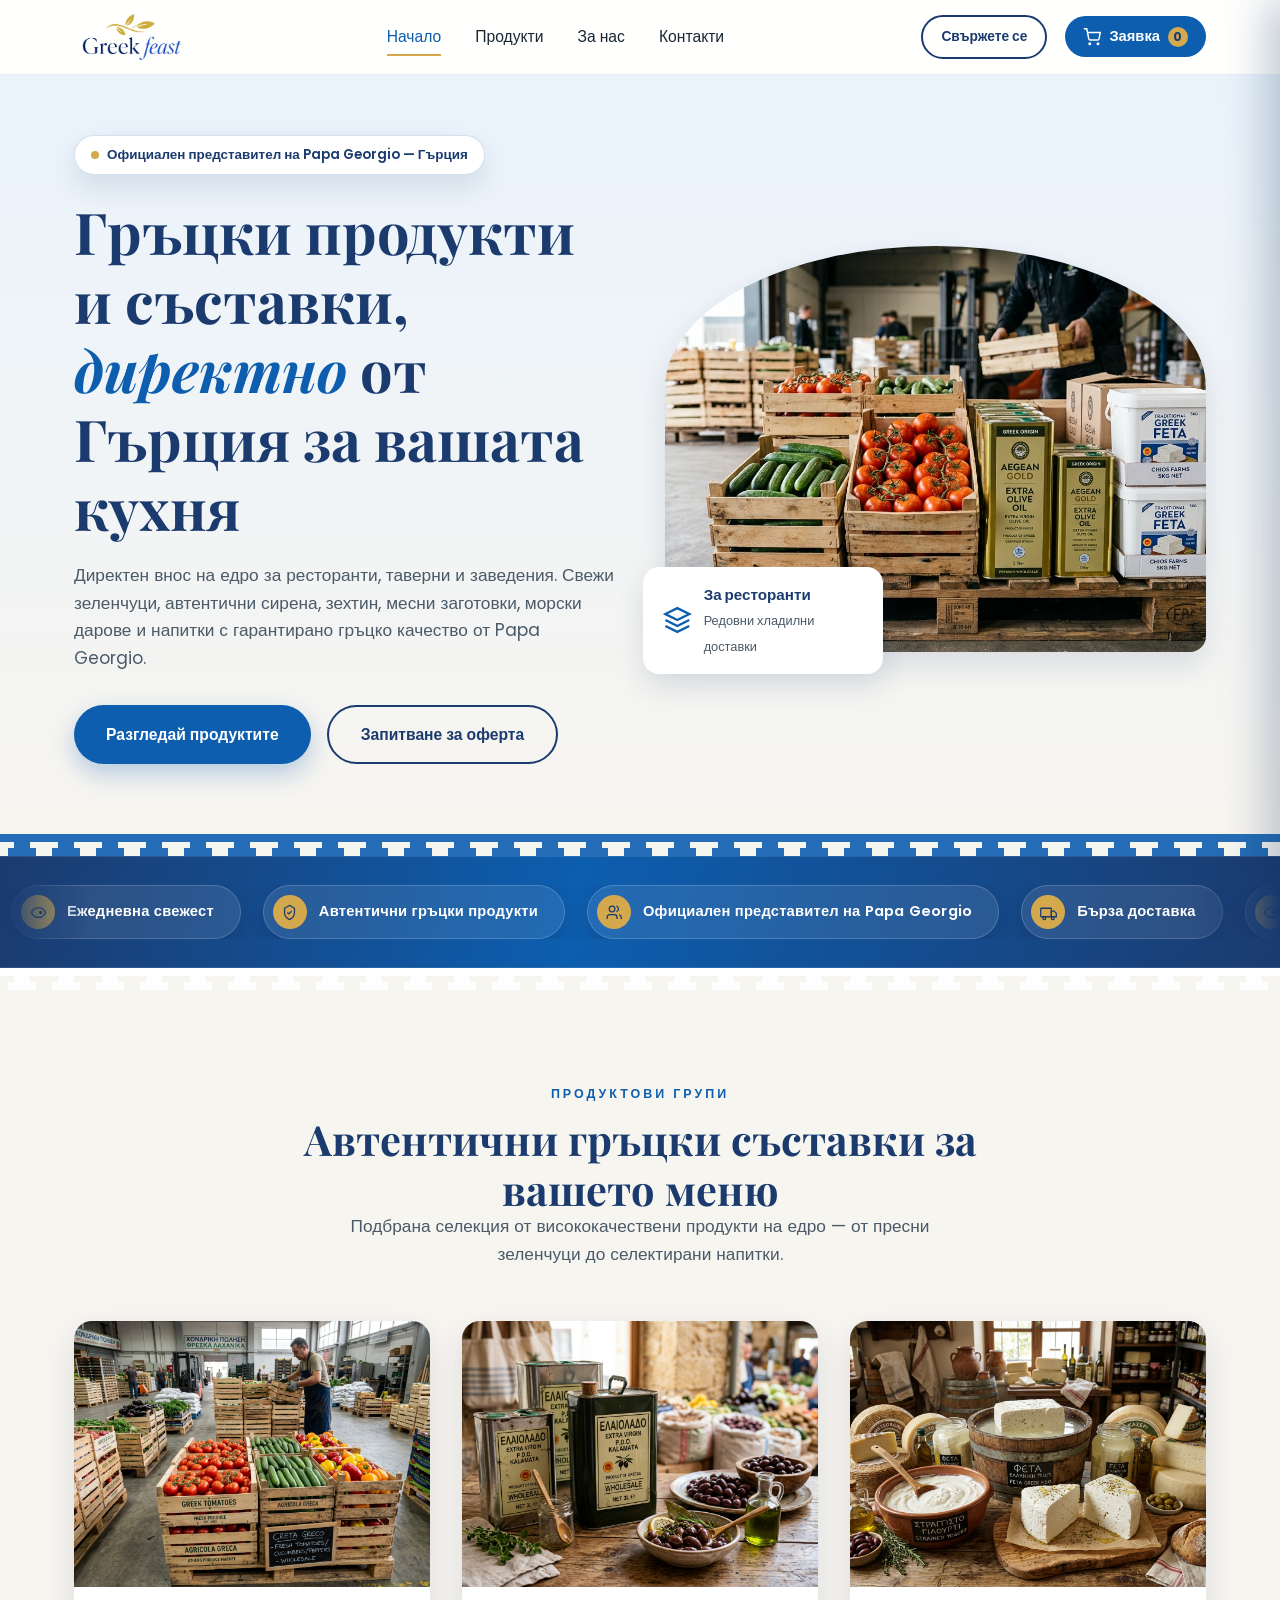
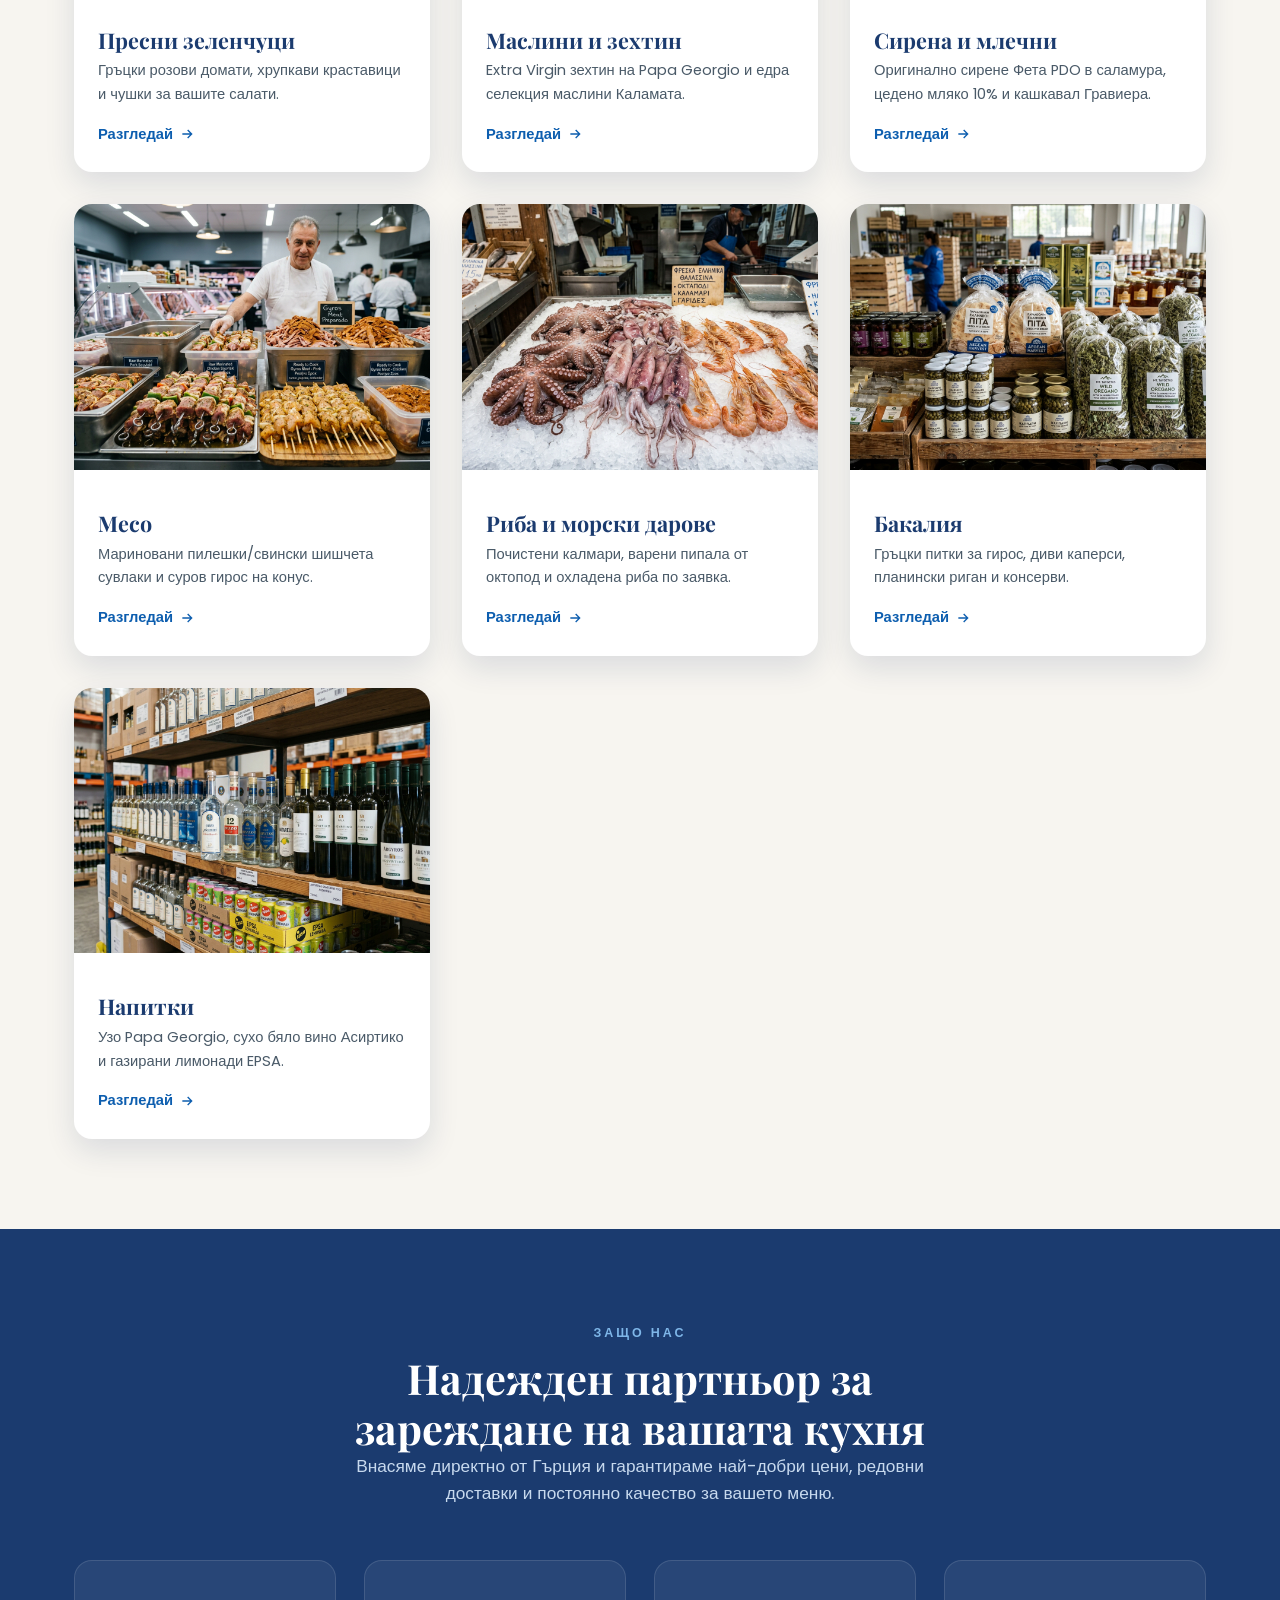
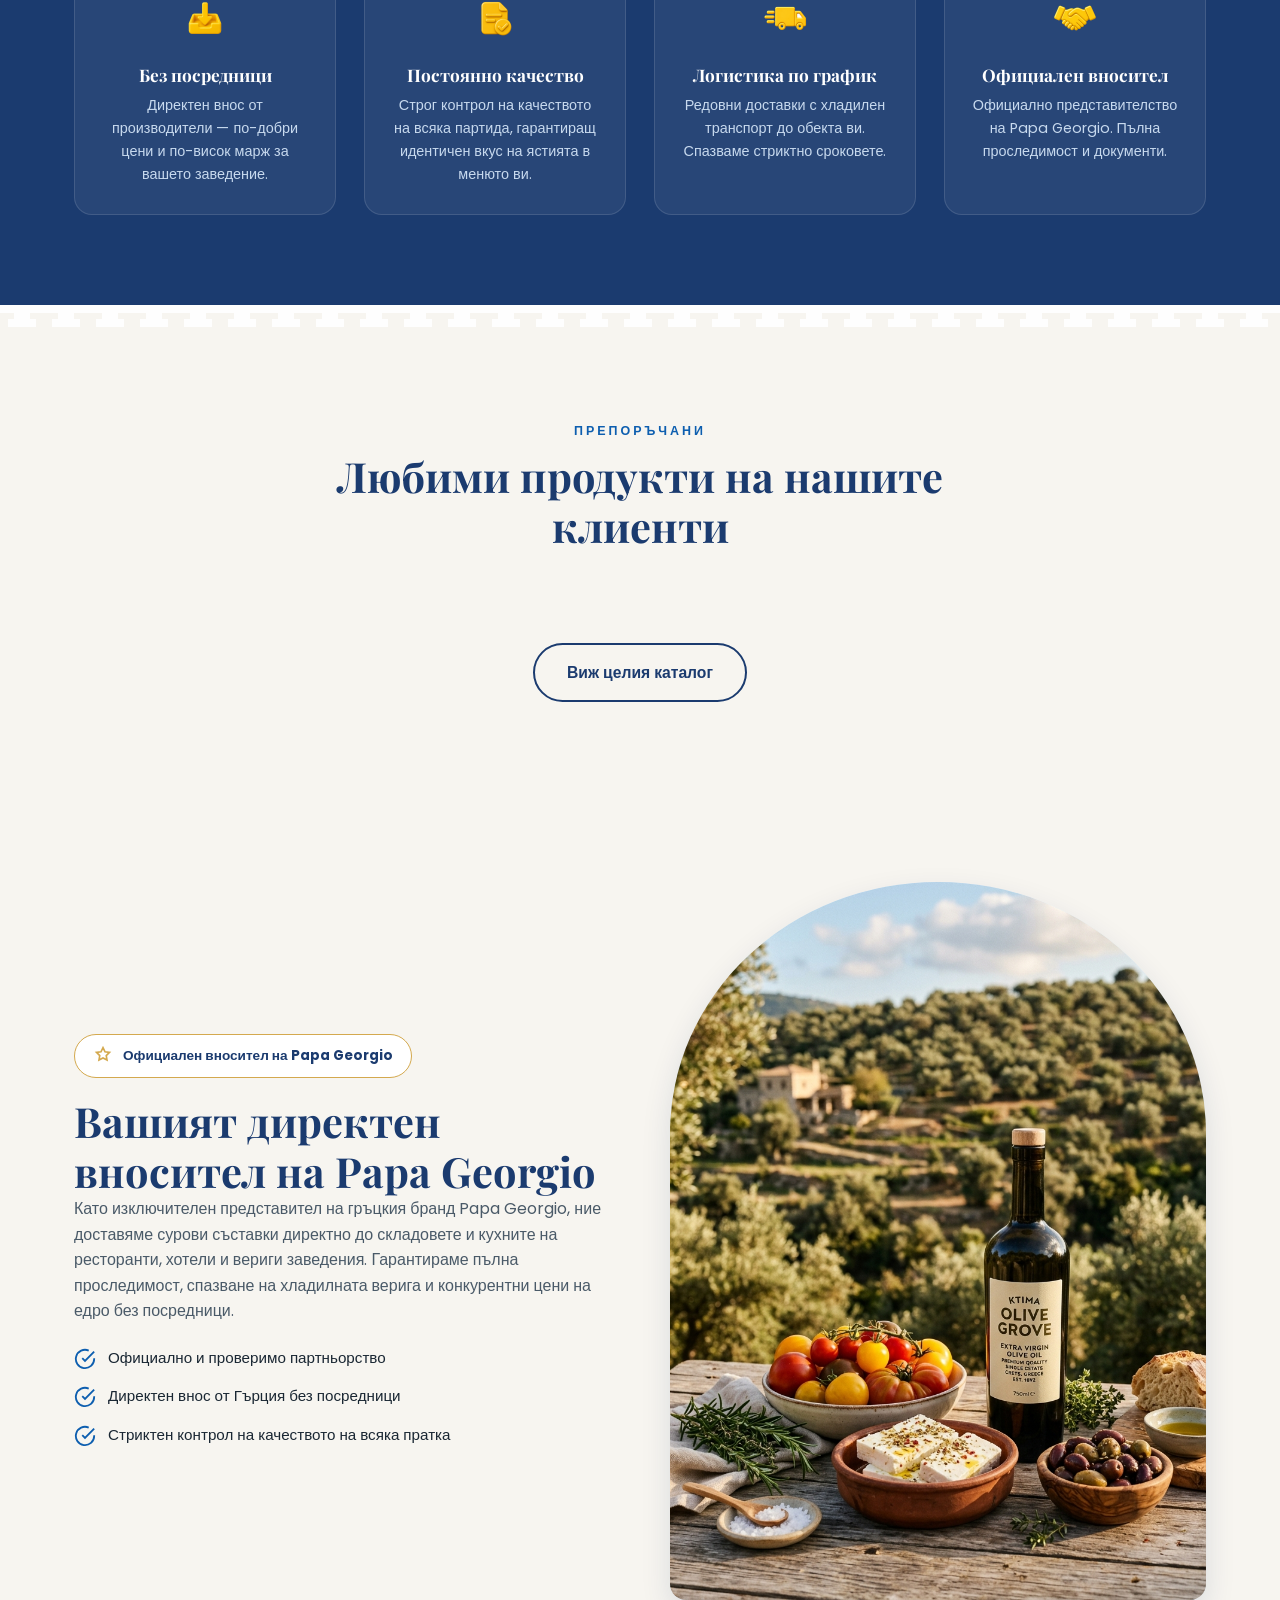
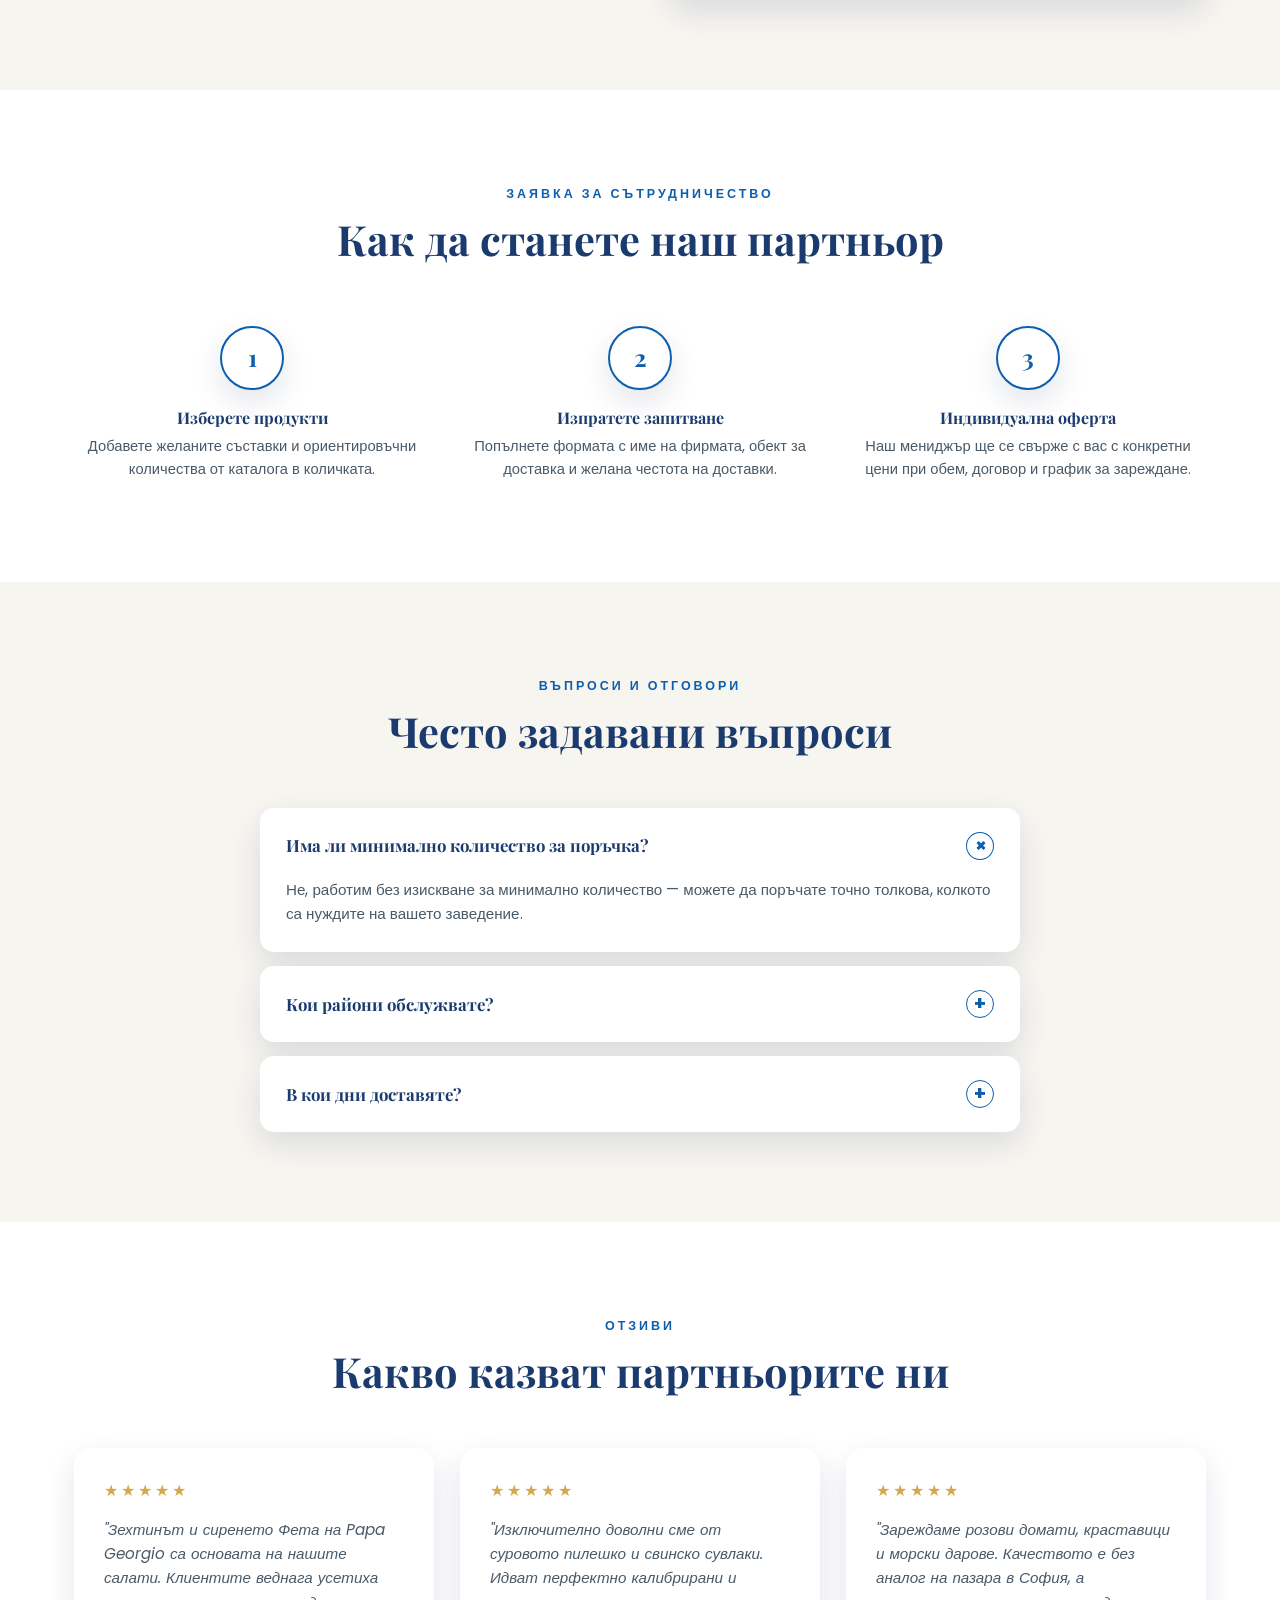
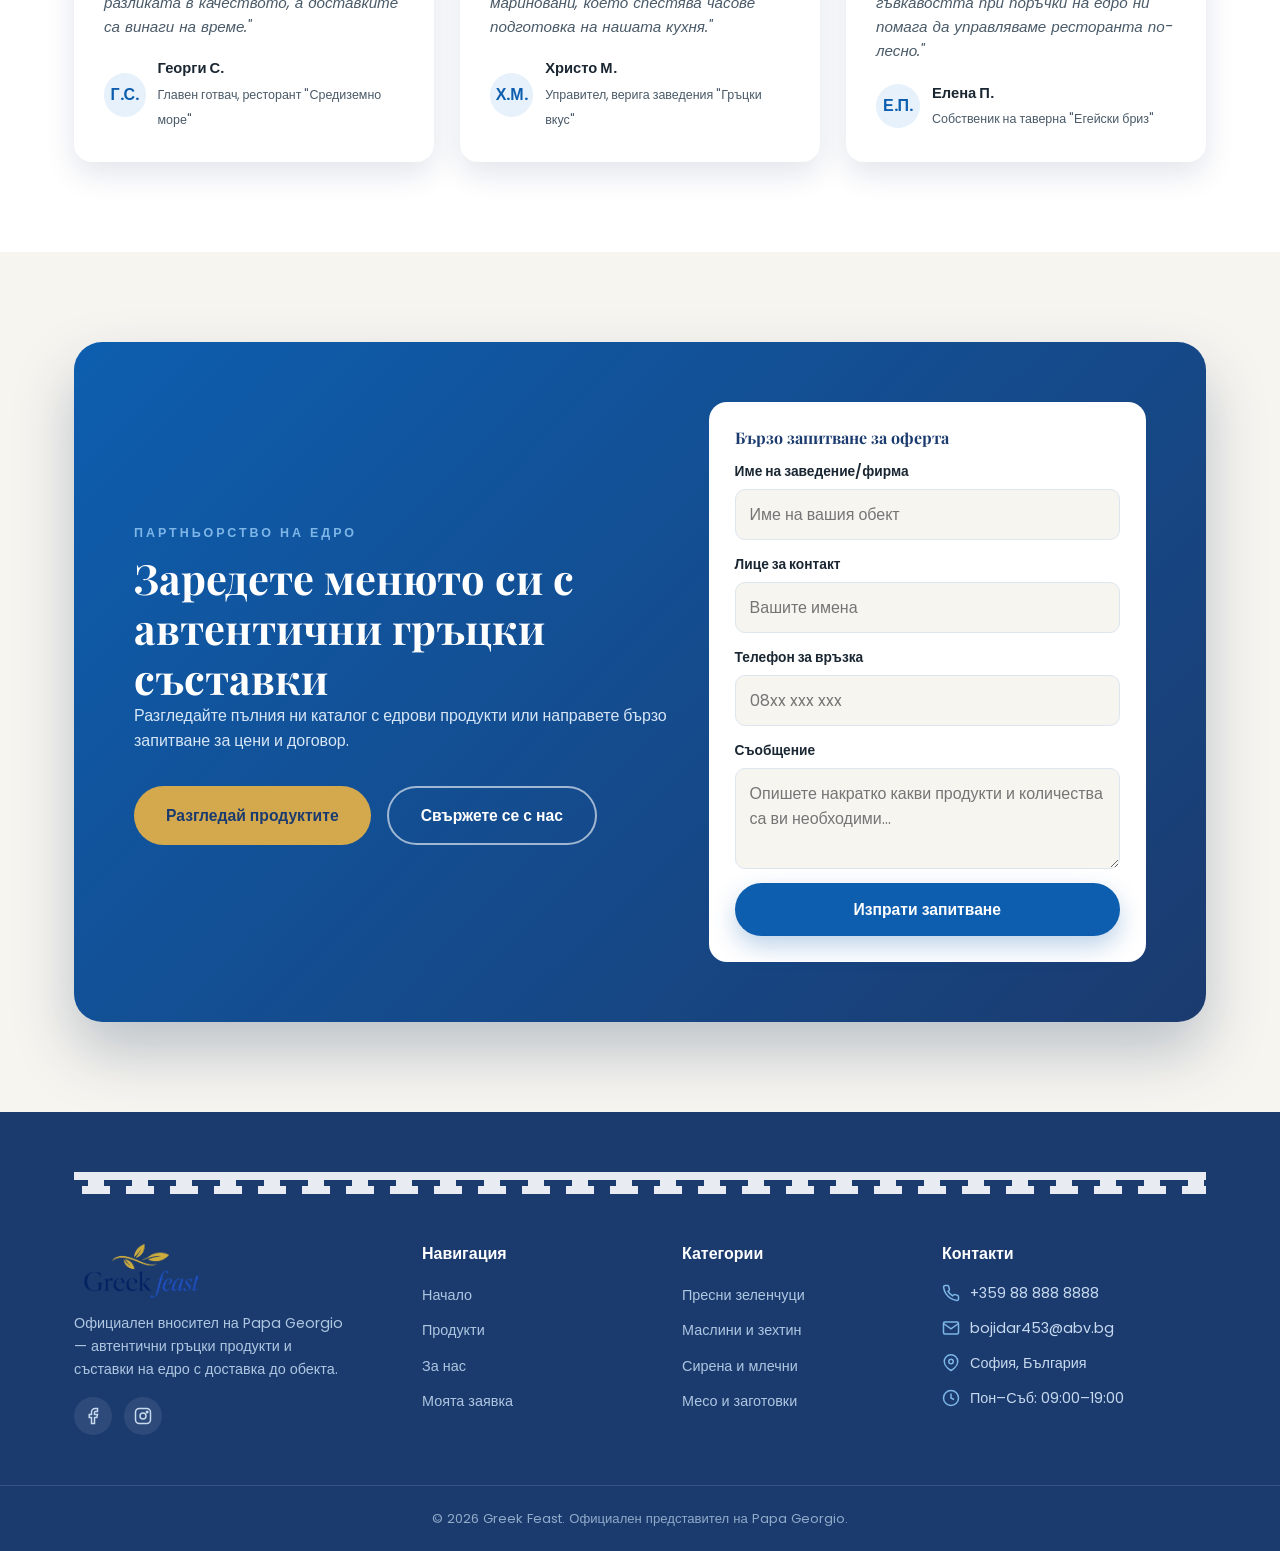
==== commit 6274a57e: "Make mobile steps progress line track scroll 1:1 and add homepage FAQ section Line height now derive" ====
--- a/index.html
+++ b/index.html
@@ -316,6 +316,29 @@
 <section class="bg-cream">
   <div class="container">
     <div class="section-head">
+      <span class="eyebrow">Въпроси и отговори</span>
+      <h2>Често задавани въпроси</h2>
+    </div>
+    <div class="faq-list">
+      <details class="faq-item" open>
+        <summary>Има ли минимално количество за поръчка?</summary>
+        <p>Не, работим без изискване за минимално количество — можете да поръчате точно толкова, колкото са нуждите на вашето заведение.</p>
+      </details>
+      <details class="faq-item">
+        <summary>Кои райони обслужвате?</summary>
+        <p>Доставяме до цяла България.</p>
+      </details>
+      <details class="faq-item">
+        <summary>В кои дни доставяте?</summary>
+        <p>Доставяме всеки ден с изключение на неделя.</p>
+      </details>
+    </div>
+  </div>
+</section>
+
+<section class="bg-white">
+  <div class="container">
+    <div class="section-head">
       <span class="eyebrow">Отзиви</span>
       <h2>Какво казват партньорите ни</h2>
     </div>
@@ -348,7 +371,7 @@
   </div>
 </section>
 
-<section class="bg-white">
+<section class="bg-cream">
   <div class="container">
     <div class="cta-section">
       <div>
@@ -452,41 +475,40 @@
   const stepsGrid = document.querySelector('.steps-grid');
   const progressBarActive = document.querySelector('.steps-progress-active');
   const stepCards = document.querySelectorAll('.step-card');
+  if (!stepsGrid || stepCards.length < 3 || !progressBarActive) return;
 
   function updateStepsOnScroll() {
-    if (!stepsGrid || window.innerWidth > 980) {
-      if (progressBarActive) progressBarActive.style.height = '0px';
+    // Only animate when stacked vertically on mobile view
+    if (window.innerWidth > 980) {
+      progressBarActive.style.height = '0px';
       document.querySelectorAll('.step-num').forEach(num => num.classList.remove('active'));
       return;
     }
 
-    const firstCard = stepCards[0];
-    const lastCard = stepCards[stepCards.length - 1];
-    if (!firstCard || !lastCard) return;
-
-    const viewportHeight = window.innerHeight;
-    const triggerLine = viewportHeight * 0.65; // trigger line at 65% of viewport height
-
-    const firstTop = firstCard.getBoundingClientRect().top + 32; // center of first number
-    const lastTop = lastCard.getBoundingClientRect().top + 32; // center of last number
-
-    let heightPx = 0;
-    if (firstTop < triggerLine) {
-      const maxDistance = lastTop - firstTop;
-      const currentDistance = triggerLine - firstTop;
-      heightPx = Math.max(0, Math.min(maxDistance, currentDistance));
-    }
-
-    if (progressBarActive) {
-      progressBarActive.style.height = `${heightPx}px`;
-    }
-
-    stepCards.forEach((card) => {
-      const rect = card.getBoundingClientRect();
-      const numEl = card.querySelector('.step-num');
-      if (!numEl) return;
-      const numCenter = rect.top + 32;
-      if (numCenter < triggerLine) {
+    const numEls = Array.from(stepCards).map(card => card.querySelector('.step-num'));
+    if (numEls.some(el => !el)) return;
+
+    // Document-space centers stay stable across the scroll event, unlike viewport-relative rects
+    const centersDoc = numEls.map(el => {
+      const rect = el.getBoundingClientRect();
+      return rect.top + window.scrollY + rect.height / 2;
+    });
+
+    const firstCenter = centersDoc[0];
+    const lastCenter = centersDoc[centersDoc.length - 1];
+    const totalDistance = lastCenter - firstCenter;
+
+    const triggerDoc = window.scrollY + window.innerHeight * 0.65; // Trigger when circle center is in top 65% of screen
+
+    // Progress tracks the scroll position 1:1, so the line grows exactly with the finger instead of snapping
+    let progress = triggerDoc - firstCenter;
+    progress = Math.max(0, Math.min(progress, totalDistance));
+
+    progressBarActive.style.height = `${progress}px`;
+
+    numEls.forEach((numEl, i) => {
+      const stepDistance = centersDoc[i] - firstCenter;
+      if (progress >= stepDistance - 1) {
         numEl.classList.add('active');
       } else {
         numEl.classList.remove('active');
@@ -496,11 +518,12 @@
 
   window.addEventListener('scroll', updateStepsOnScroll, { passive: true });
   window.addEventListener('resize', updateStepsOnScroll, { passive: true });
-  
-  // Also run immediately and on a short delay to ensure layout has stabilized
+
+  // Run immediately and on timeouts to guarantee correct height calculations after rendering completes
   updateStepsOnScroll();
   setTimeout(updateStepsOnScroll, 100);
   setTimeout(updateStepsOnScroll, 300);
+  setTimeout(updateStepsOnScroll, 600);
 })();
 </script>
 <script src="js/price.js"></script>
--- a/css/style.css
+++ b/css/style.css
@@ -308,6 +308,23 @@
 .step-card h4 { margin-bottom: 8px; }
 .step-card p { color: var(--ink-soft); font-size: 0.92rem; }
 .step-connector { position: absolute; top: 32px; left: 50%; width: 100%; height: 2px; background: repeating-linear-gradient(90deg, var(--sky) 0 8px, transparent 8px 16px); z-index: -1; }
+
+/* ===== FAQ ===== */
+.faq-list { max-width: 760px; margin: 0 auto; display: flex; flex-direction: column; gap: 14px; }
+.faq-item { background: var(--white); border-radius: 14px; padding: 6px 26px; box-shadow: var(--shadow); }
+.faq-item summary {
+  list-style: none; cursor: pointer; padding: 18px 0; font-family: 'Playfair Display', serif;
+  font-weight: 700; color: var(--santorini); font-size: 1.05rem;
+  display: flex; align-items: center; justify-content: space-between; gap: 16px;
+}
+.faq-item summary::-webkit-details-marker { display: none; }
+.faq-item summary::after {
+  content: '+'; flex-shrink: 0; width: 28px; height: 28px; border-radius: 50%;
+  border: 1.5px solid var(--aegean); color: var(--aegean); font-size: 1.2rem; font-family: 'Poppins', sans-serif;
+  display: flex; align-items: center; justify-content: center; transition: transform 0.25s ease;
+}
+.faq-item[open] summary::after { transform: rotate(45deg); }
+.faq-item p { color: var(--ink-soft); font-size: 0.95rem; padding-bottom: 20px; }
 
 /* ===== Testimonials ===== */
 .testi-track { display: grid; grid-template-columns: repeat(3, 1fr); gap: 26px; }
@@ -517,7 +534,6 @@
     background: var(--aegean);
     z-index: 0;
     height: 0px;
-    transition: height 0.1s ease;
   }
   .step-card {
     display: flex;
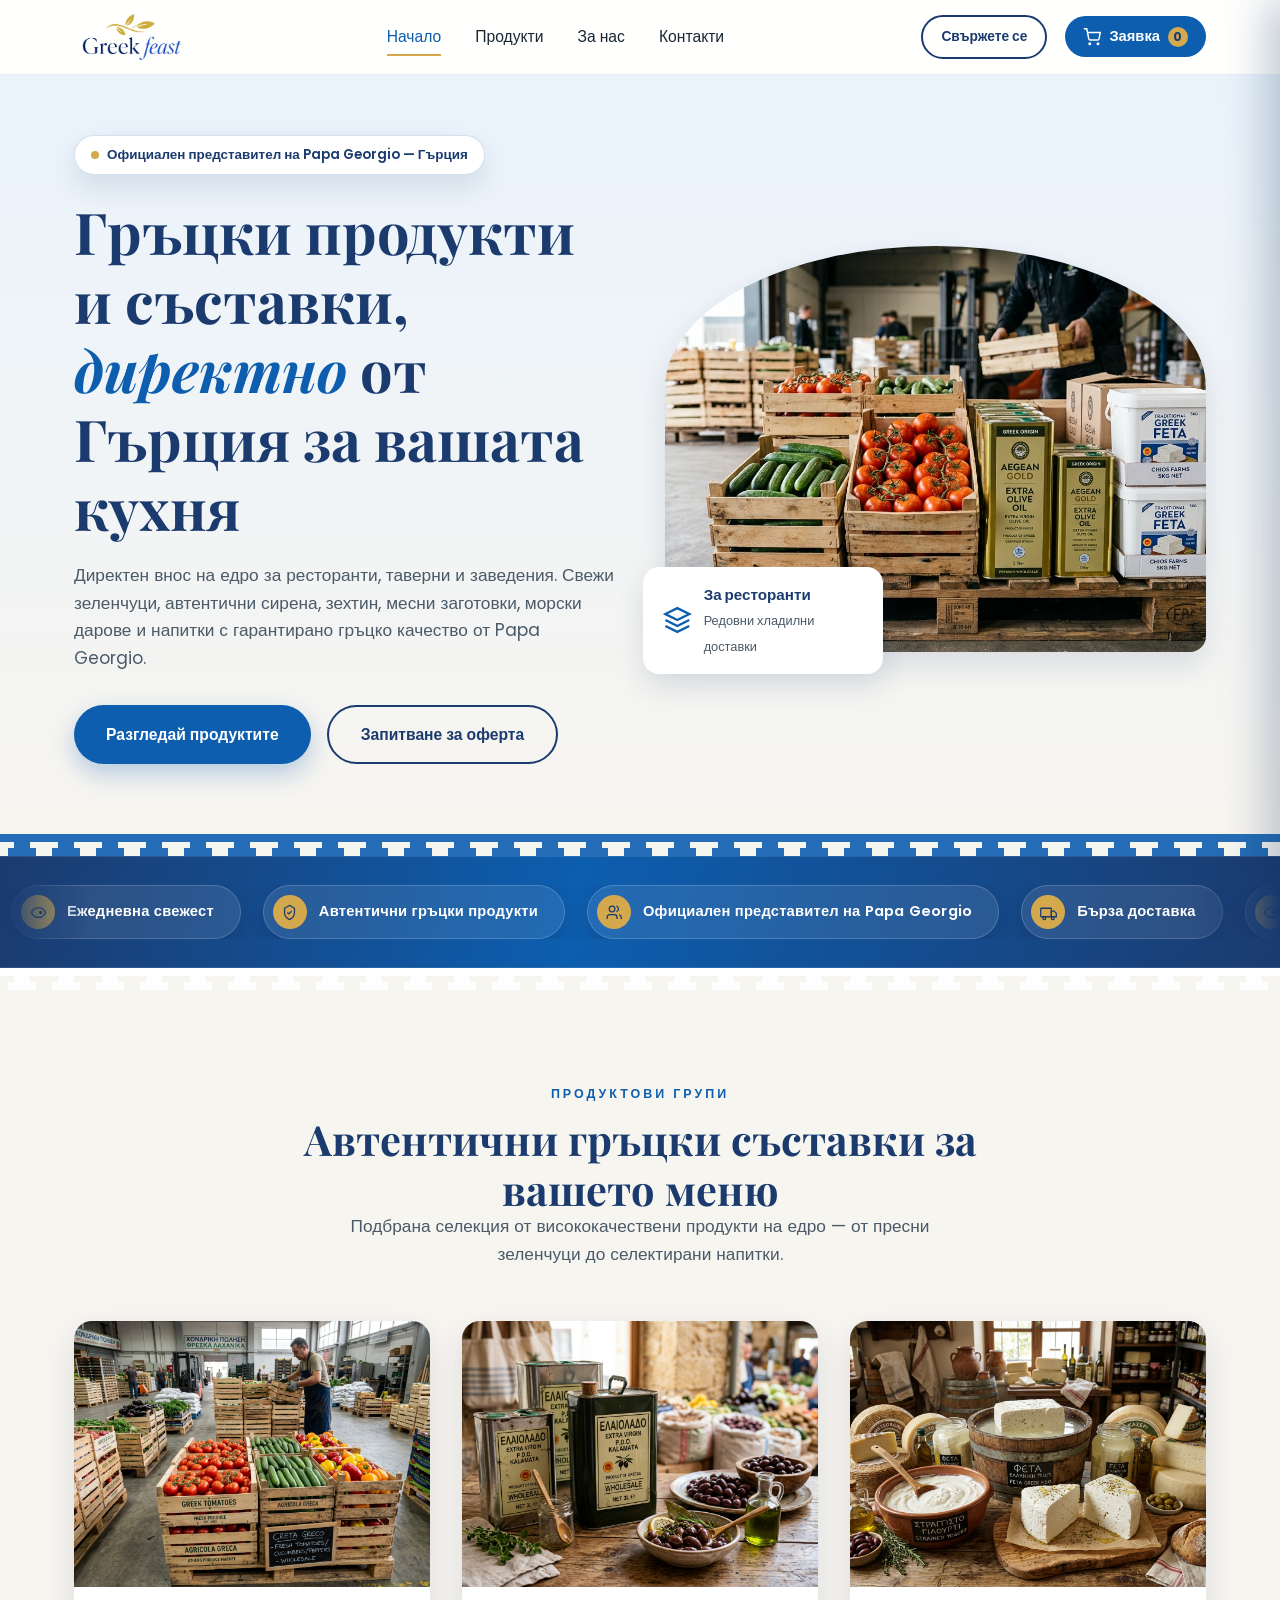
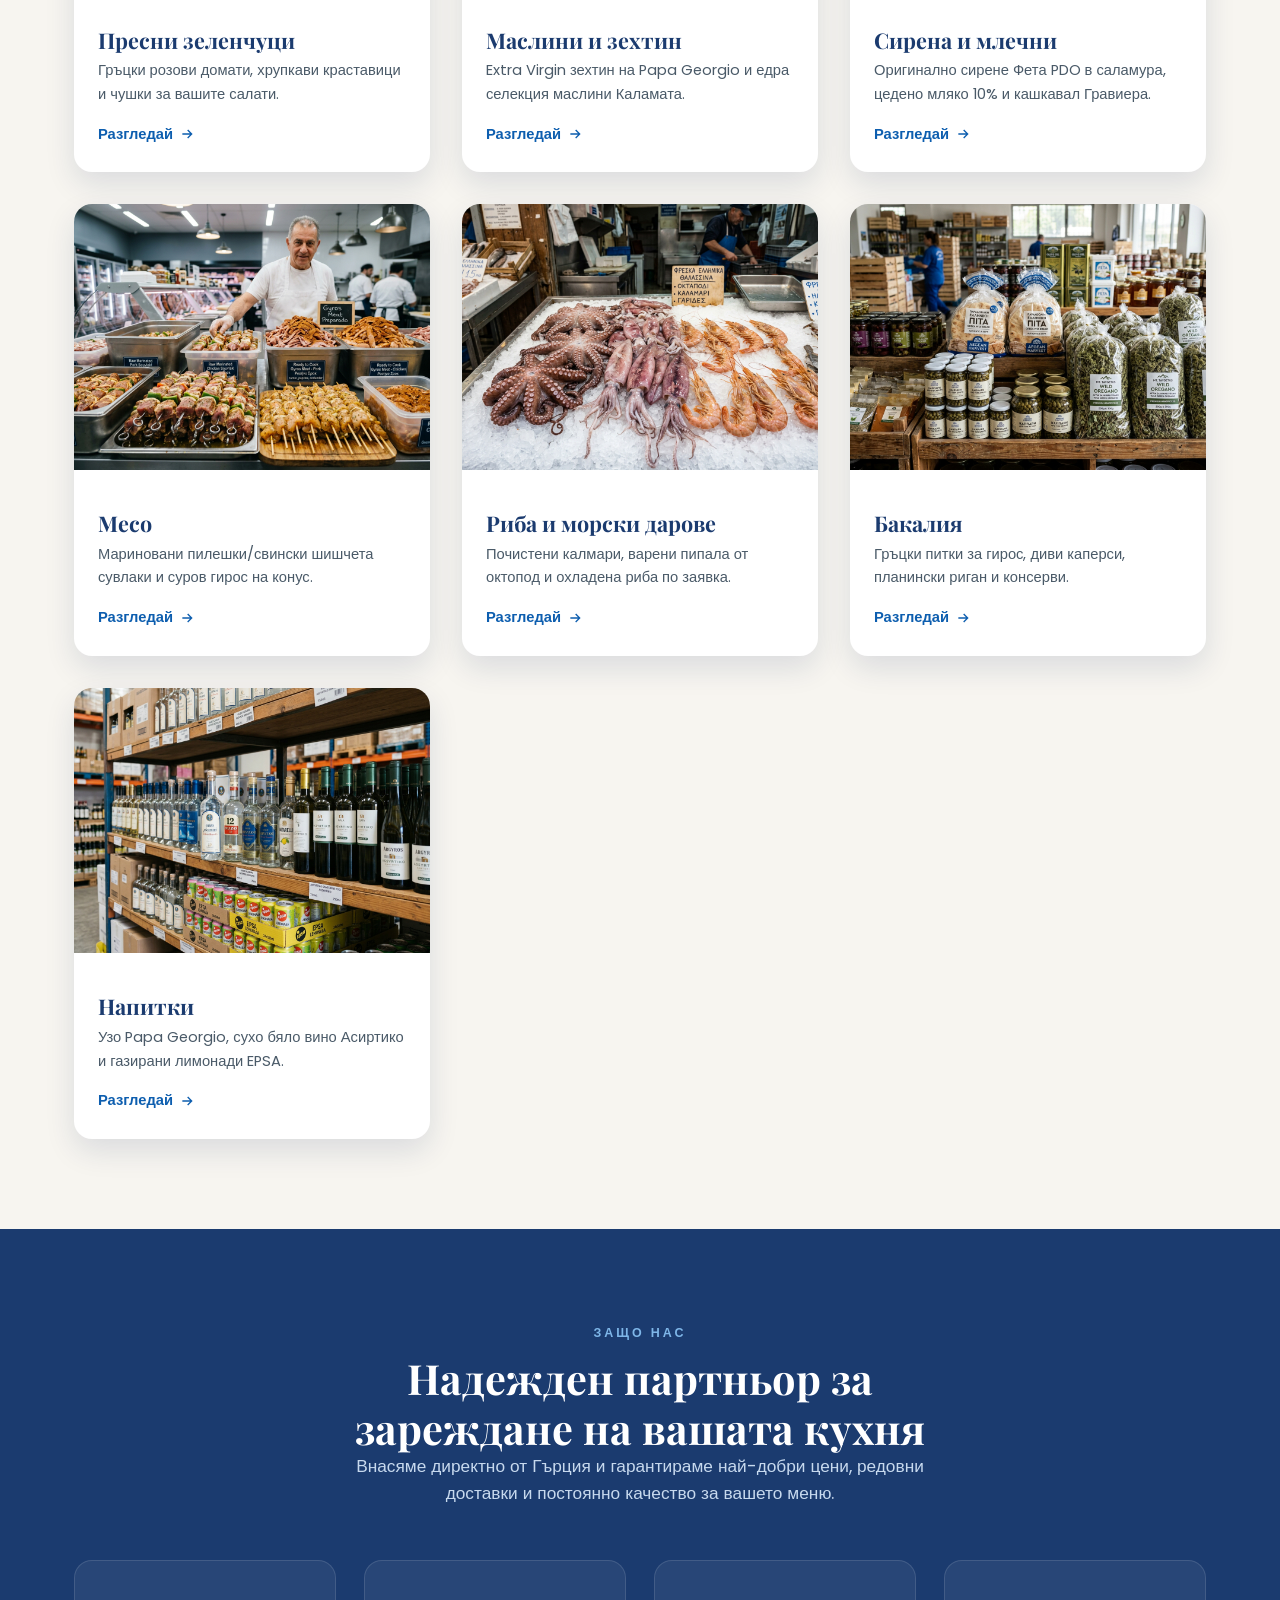
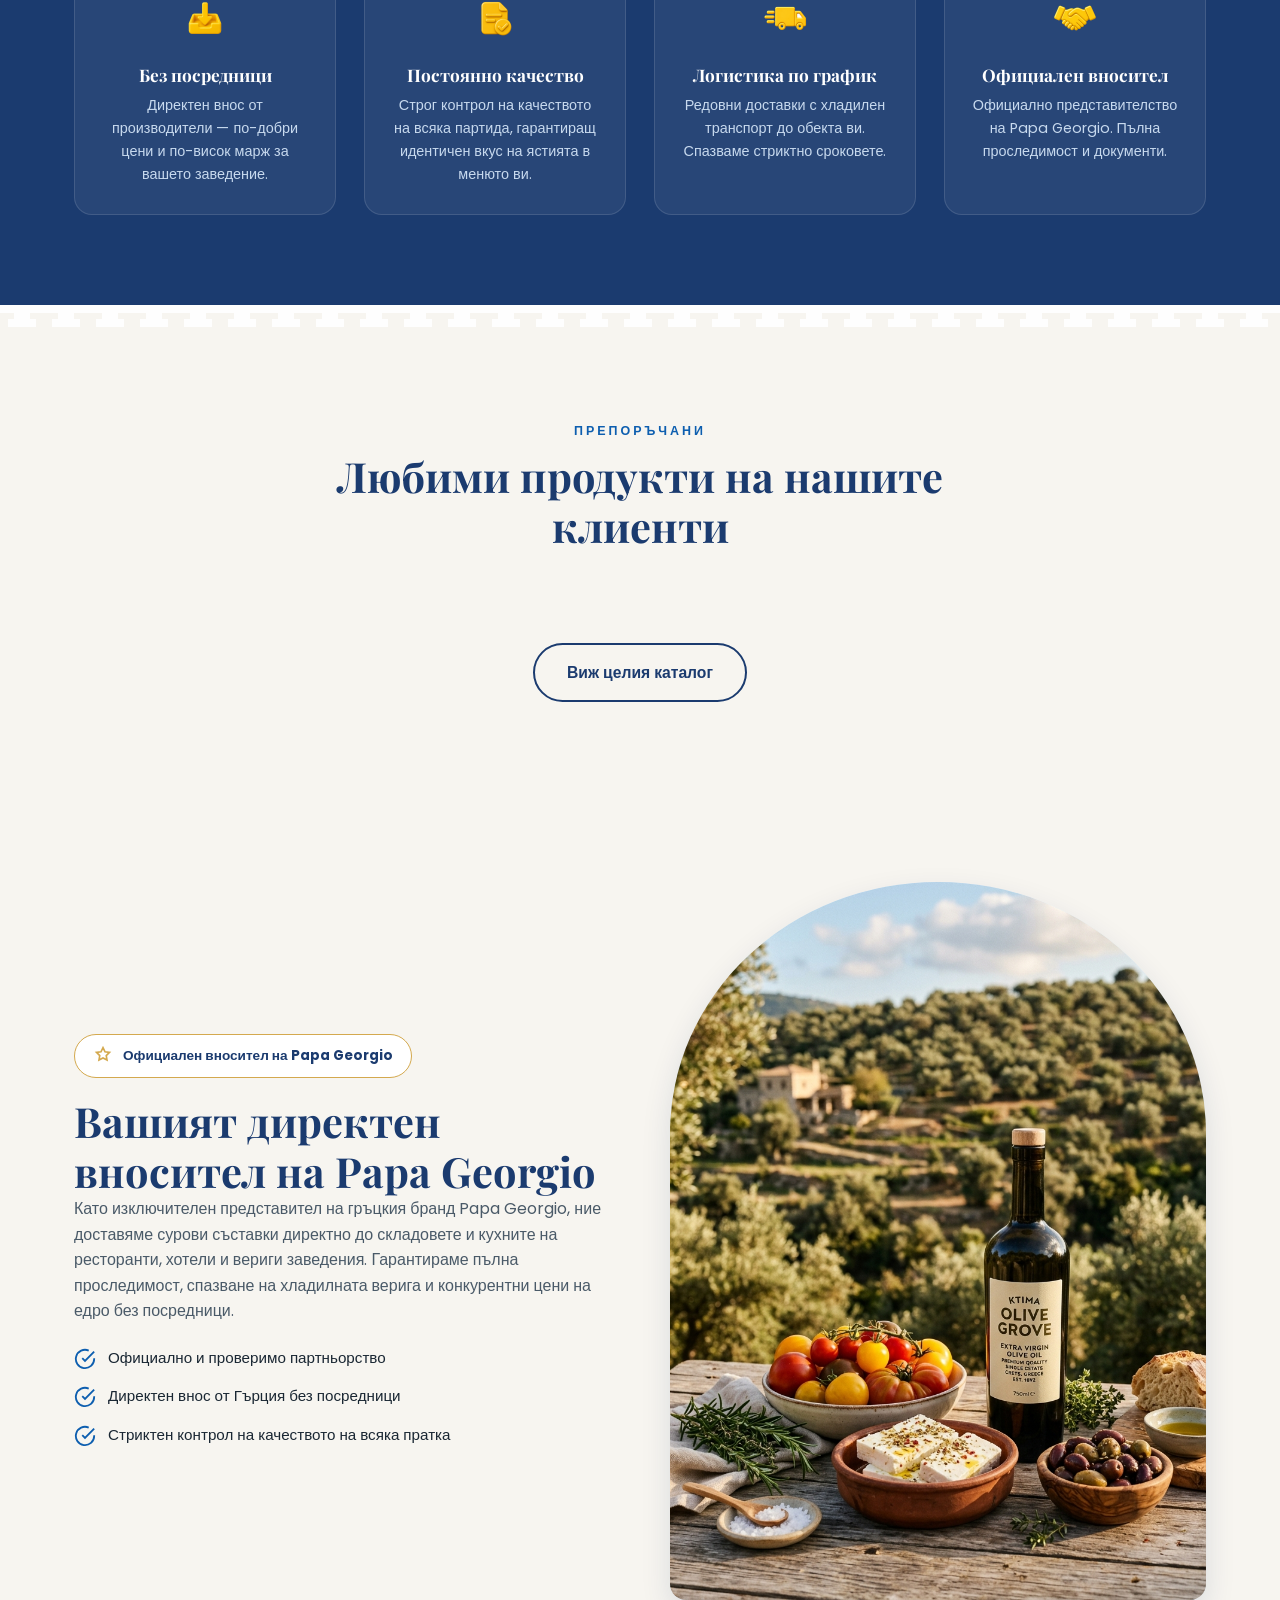
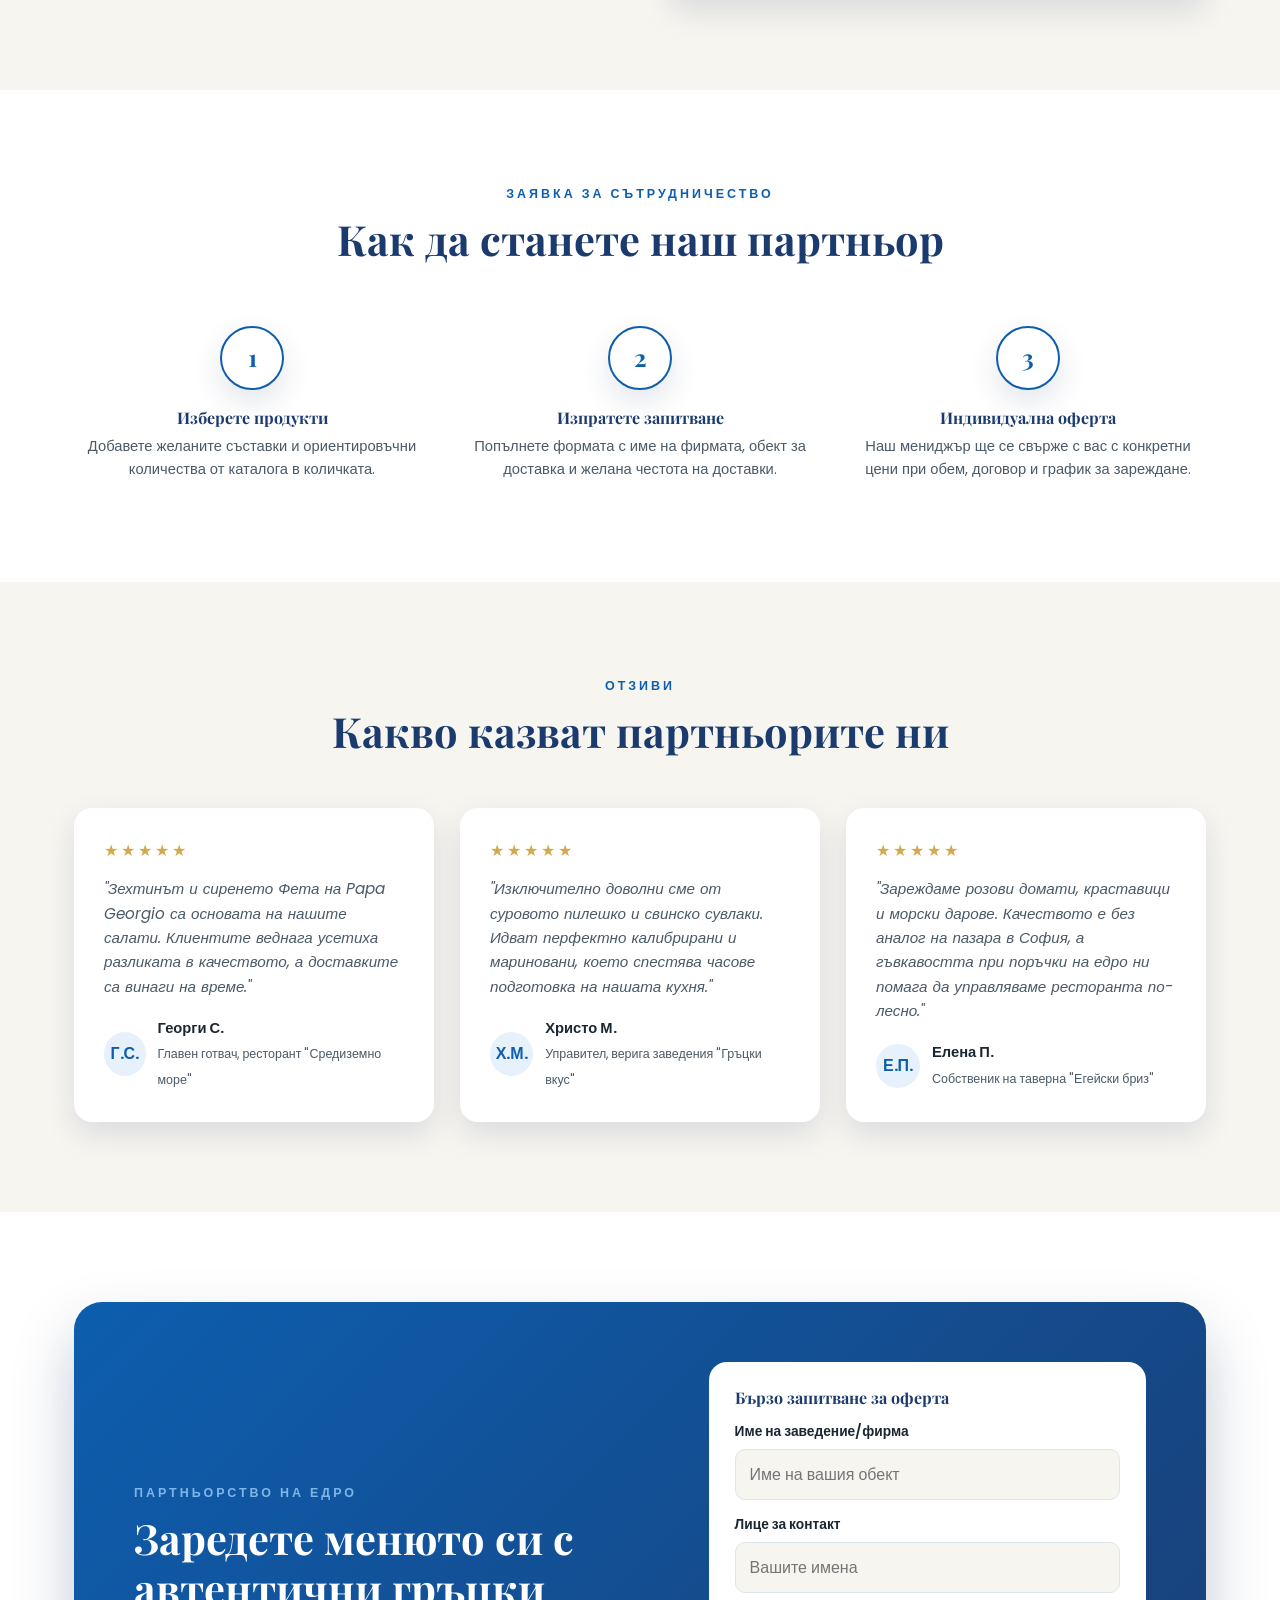
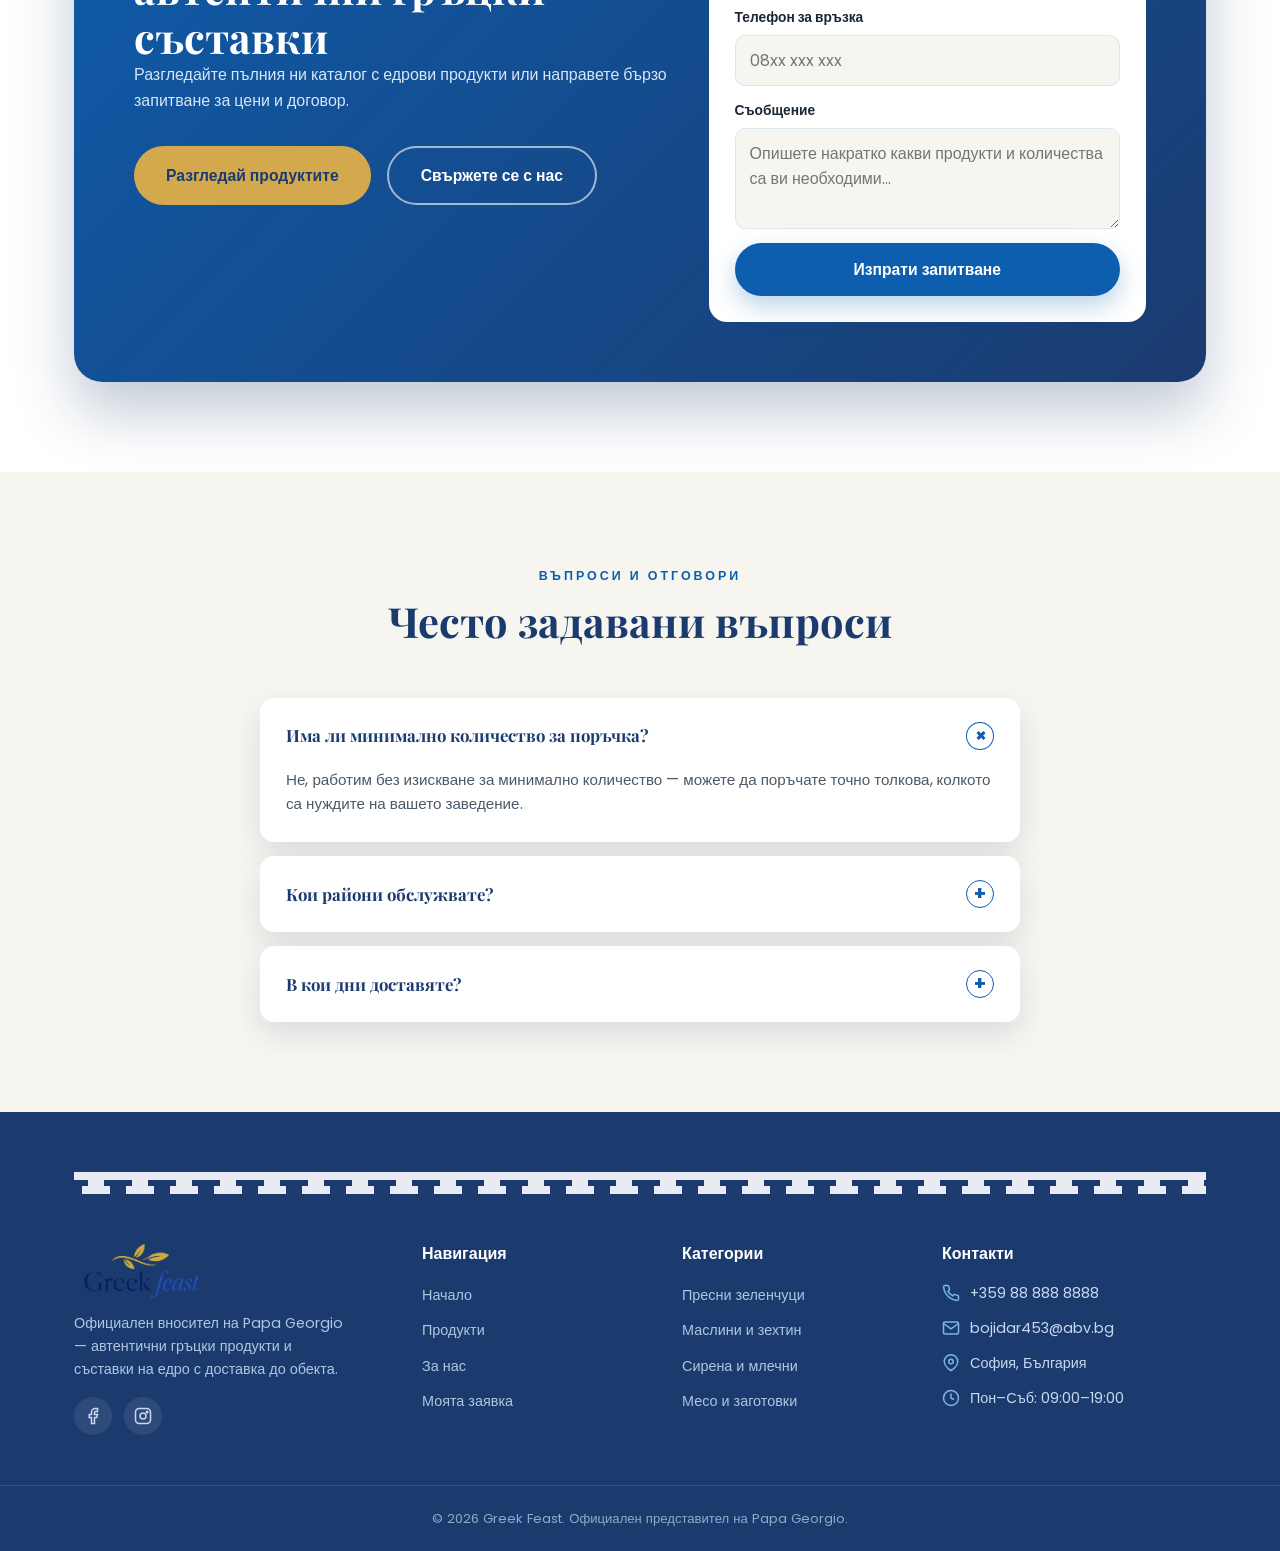
==== commit 8729fea0: "Move FAQ below the contact form and drive steps animation via requestAnimationFrame FAQ section now " ====
--- a/index.html
+++ b/index.html
@@ -316,6 +316,79 @@
 <section class="bg-cream">
   <div class="container">
     <div class="section-head">
+      <span class="eyebrow">Отзиви</span>
+      <h2>Какво казват партньорите ни</h2>
+    </div>
+    <div class="testi-track">
+      <div class="testi-card">
+        <div class="testi-stars">★★★★★</div>
+        <p>"Зехтинът и сиренето Фета на Papa Georgio са основата на нашите салати. Клиентите веднага усетиха разликата в качеството, а доставките са винаги на време."</p>
+        <div class="testi-person">
+          <div class="testi-avatar">Г.С.</div>
+          <div><strong>Георги С.</strong><span>Главен готвач, ресторант "Средиземно море"</span></div>
+        </div>
+      </div>
+      <div class="testi-card">
+        <div class="testi-stars">★★★★★</div>
+        <p>"Изключително доволни сме от суровото пилешко и свинско сувлаки. Идват перфектно калибрирани и мариновани, което спестява часове подготовка на нашата кухня."</p>
+        <div class="testi-person">
+          <div class="testi-avatar">Х.М.</div>
+          <div><strong>Христо М.</strong><span>Управител, верига заведения "Гръцки вкус"</span></div>
+        </div>
+      </div>
+      <div class="testi-card">
+        <div class="testi-stars">★★★★★</div>
+        <p>"Зареждаме розови домати, краставици и морски дарове. Качеството е без аналог на пазара в София, а гъвкавостта при поръчки на едро ни помага да управляваме ресторанта по-лесно."</p>
+        <div class="testi-person">
+          <div class="testi-avatar">Е.П.</div>
+          <div><strong>Елена П.</strong><span>Собственик на таверна "Егейски бриз"</span></div>
+        </div>
+      </div>
+    </div>
+  </div>
+</section>
+
+<section class="bg-white">
+  <div class="container">
+    <div class="cta-section">
+      <div>
+        <span class="eyebrow on-dark">Партньорство на едро</span>
+        <h2>Заредете менюто си с автентични гръцки съставки</h2>
+        <p>Разгледайте пълния ни каталог с едрови продукти или направете бързо запитване за цени и договор.</p>
+        <div class="hero-actions">
+          <a href="catalog.html" class="btn btn-gold">Разгледай продуктите</a>
+          <a href="contact.html" class="btn btn-outline on-dark">Свържете се с нас</a>
+        </div>
+      </div>
+      <form class="cta-form" id="quickContactForm" action="https://formsubmit.co/bojidar453@abv.bg" method="POST">
+        <h4>Бързо запитване за оферта</h4>
+        <input type="hidden" name="_subject" value="Ново запитване за цени на едро — Greek Feast">
+        <input type="hidden" name="_captcha" value="false">
+        <div class="field">
+          <label for="qRestaurant">Име на заведение/фирма</label>
+          <input type="text" id="qRestaurant" name="Заведение_Фирма" required placeholder="Име на вашия обект">
+        </div>
+        <div class="field">
+          <label for="qName">Лице за контакт</label>
+          <input type="text" id="qName" name="Име" required placeholder="Вашите имена">
+        </div>
+        <div class="field">
+          <label for="qPhone">Телефон за връзка</label>
+          <input type="tel" id="qPhone" name="Телефон" required placeholder="08xx xxx xxx">
+        </div>
+        <div class="field">
+          <label for="qMsg">Съобщение</label>
+          <textarea id="qMsg" name="Съобщение" rows="3" placeholder="Опишете накратко какви продукти и количества са ви необходими..."></textarea>
+        </div>
+        <button type="submit" class="btn btn-primary btn-block">Изпрати запитване</button>
+      </form>
+    </div>
+  </div>
+</section>
+
+<section class="bg-cream">
+  <div class="container">
+    <div class="section-head">
       <span class="eyebrow">Въпроси и отговори</span>
       <h2>Често задавани въпроси</h2>
     </div>
@@ -336,79 +409,6 @@
   </div>
 </section>
 
-<section class="bg-white">
-  <div class="container">
-    <div class="section-head">
-      <span class="eyebrow">Отзиви</span>
-      <h2>Какво казват партньорите ни</h2>
-    </div>
-    <div class="testi-track">
-      <div class="testi-card">
-        <div class="testi-stars">★★★★★</div>
-        <p>"Зехтинът и сиренето Фета на Papa Georgio са основата на нашите салати. Клиентите веднага усетиха разликата в качеството, а доставките са винаги на време."</p>
-        <div class="testi-person">
-          <div class="testi-avatar">Г.С.</div>
-          <div><strong>Георги С.</strong><span>Главен готвач, ресторант "Средиземно море"</span></div>
-        </div>
-      </div>
-      <div class="testi-card">
-        <div class="testi-stars">★★★★★</div>
-        <p>"Изключително доволни сме от суровото пилешко и свинско сувлаки. Идват перфектно калибрирани и мариновани, което спестява часове подготовка на нашата кухня."</p>
-        <div class="testi-person">
-          <div class="testi-avatar">Х.М.</div>
-          <div><strong>Христо М.</strong><span>Управител, верига заведения "Гръцки вкус"</span></div>
-        </div>
-      </div>
-      <div class="testi-card">
-        <div class="testi-stars">★★★★★</div>
-        <p>"Зареждаме розови домати, краставици и морски дарове. Качеството е без аналог на пазара в София, а гъвкавостта при поръчки на едро ни помага да управляваме ресторанта по-лесно."</p>
-        <div class="testi-person">
-          <div class="testi-avatar">Е.П.</div>
-          <div><strong>Елена П.</strong><span>Собственик на таверна "Егейски бриз"</span></div>
-        </div>
-      </div>
-    </div>
-  </div>
-</section>
-
-<section class="bg-cream">
-  <div class="container">
-    <div class="cta-section">
-      <div>
-        <span class="eyebrow on-dark">Партньорство на едро</span>
-        <h2>Заредете менюто си с автентични гръцки съставки</h2>
-        <p>Разгледайте пълния ни каталог с едрови продукти или направете бързо запитване за цени и договор.</p>
-        <div class="hero-actions">
-          <a href="catalog.html" class="btn btn-gold">Разгледай продуктите</a>
-          <a href="contact.html" class="btn btn-outline on-dark">Свържете се с нас</a>
-        </div>
-      </div>
-      <form class="cta-form" id="quickContactForm" action="https://formsubmit.co/bojidar453@abv.bg" method="POST">
-        <h4>Бързо запитване за оферта</h4>
-        <input type="hidden" name="_subject" value="Ново запитване за цени на едро — Greek Feast">
-        <input type="hidden" name="_captcha" value="false">
-        <div class="field">
-          <label for="qRestaurant">Име на заведение/фирма</label>
-          <input type="text" id="qRestaurant" name="Заведение_Фирма" required placeholder="Име на вашия обект">
-        </div>
-        <div class="field">
-          <label for="qName">Лице за контакт</label>
-          <input type="text" id="qName" name="Име" required placeholder="Вашите имена">
-        </div>
-        <div class="field">
-          <label for="qPhone">Телефон за връзка</label>
-          <input type="tel" id="qPhone" name="Телефон" required placeholder="08xx xxx xxx">
-        </div>
-        <div class="field">
-          <label for="qMsg">Съобщение</label>
-          <textarea id="qMsg" name="Съобщение" rows="3" placeholder="Опишете накратко какви продукти и количества са ви необходими..."></textarea>
-        </div>
-        <button type="submit" class="btn btn-primary btn-block">Изпрати запитване</button>
-      </form>
-    </div>
-  </div>
-</section>
-
 <footer class="site-footer">
   <div class="container">
     <div class="meander light" style="margin-bottom:50px;"></div>
@@ -516,14 +516,16 @@
     });
   }
 
-  window.addEventListener('scroll', updateStepsOnScroll, { passive: true });
+  // Driven by requestAnimationFrame instead of only the scroll event: some mobile browsers
+  // throttle/coalesce scroll events during momentum scrolling, which made the line appear frozen.
+  // A rAF loop recalculates every frame, so it always tracks the finger 1:1.
+  function loop() {
+    updateStepsOnScroll();
+    requestAnimationFrame(loop);
+  }
+
   window.addEventListener('resize', updateStepsOnScroll, { passive: true });
-
-  // Run immediately and on timeouts to guarantee correct height calculations after rendering completes
-  updateStepsOnScroll();
-  setTimeout(updateStepsOnScroll, 100);
-  setTimeout(updateStepsOnScroll, 300);
-  setTimeout(updateStepsOnScroll, 600);
+  requestAnimationFrame(loop);
 })();
 </script>
 <script src="js/price.js"></script>
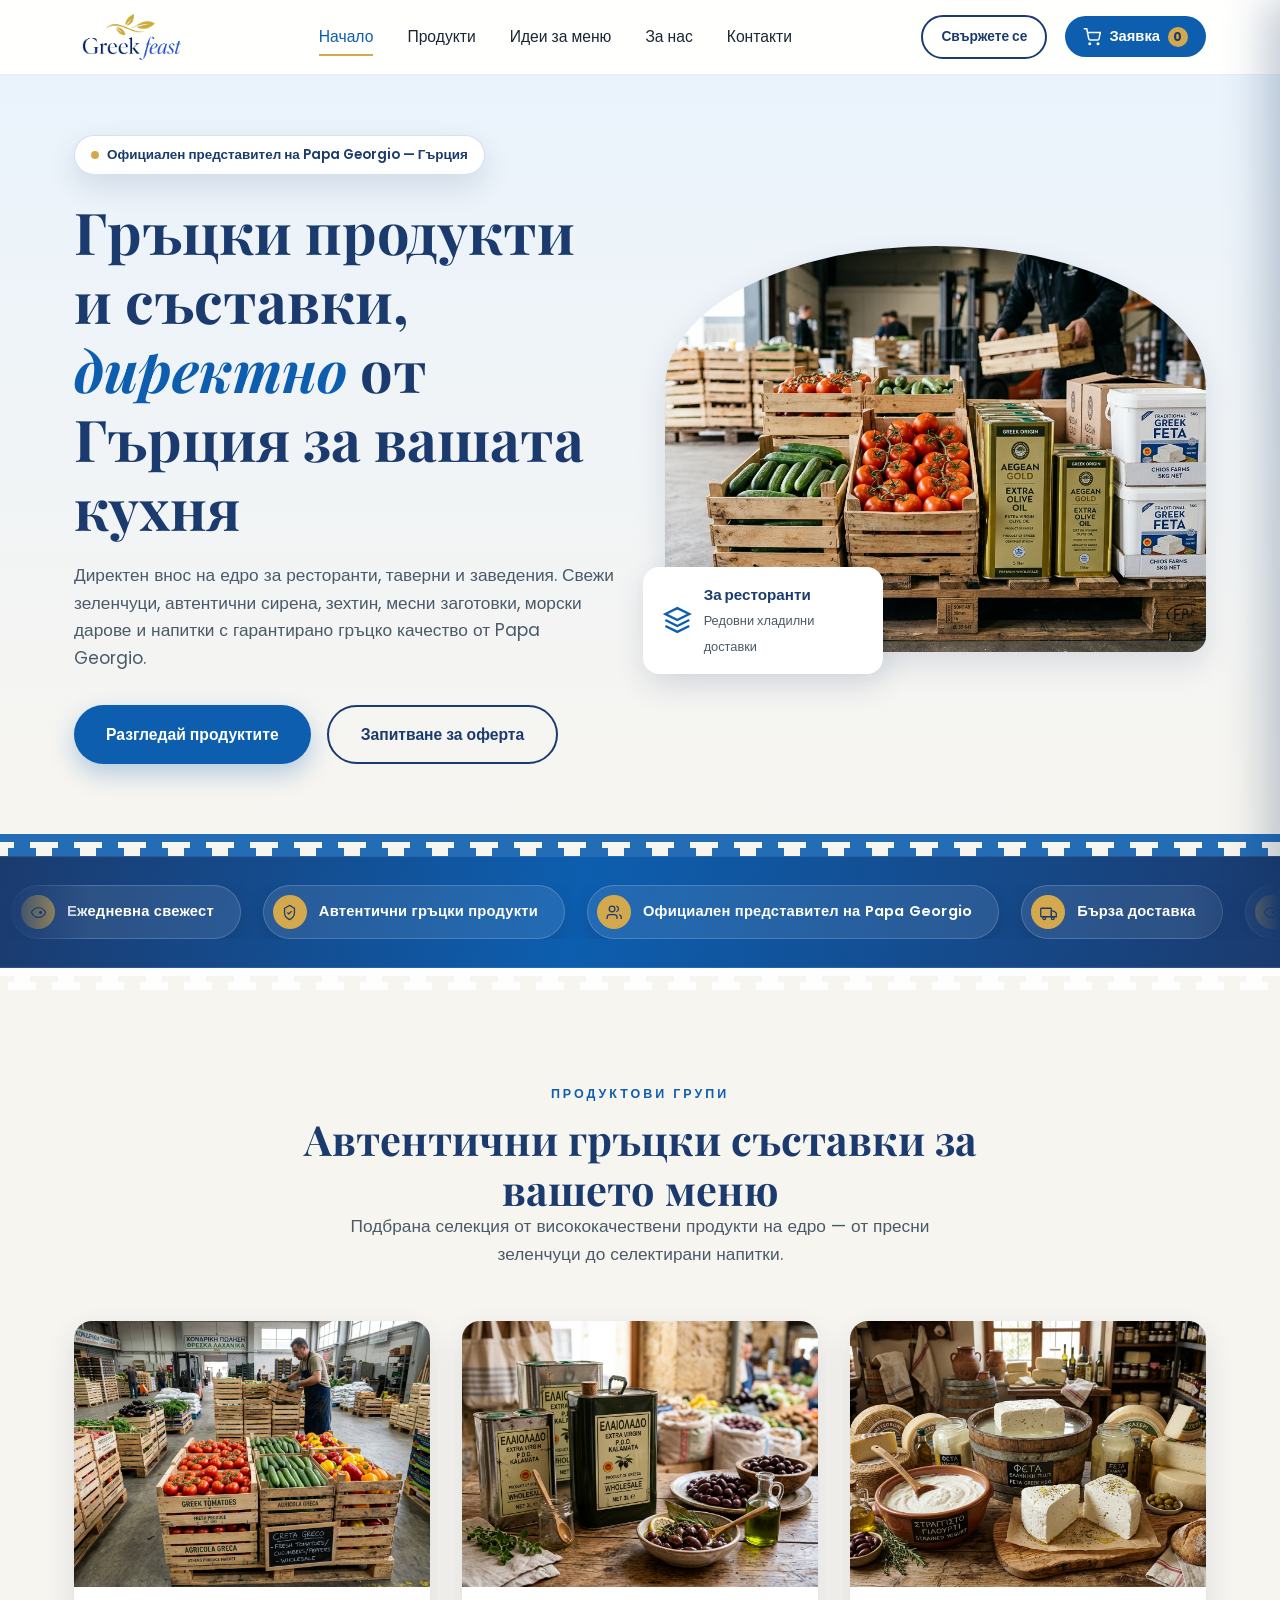
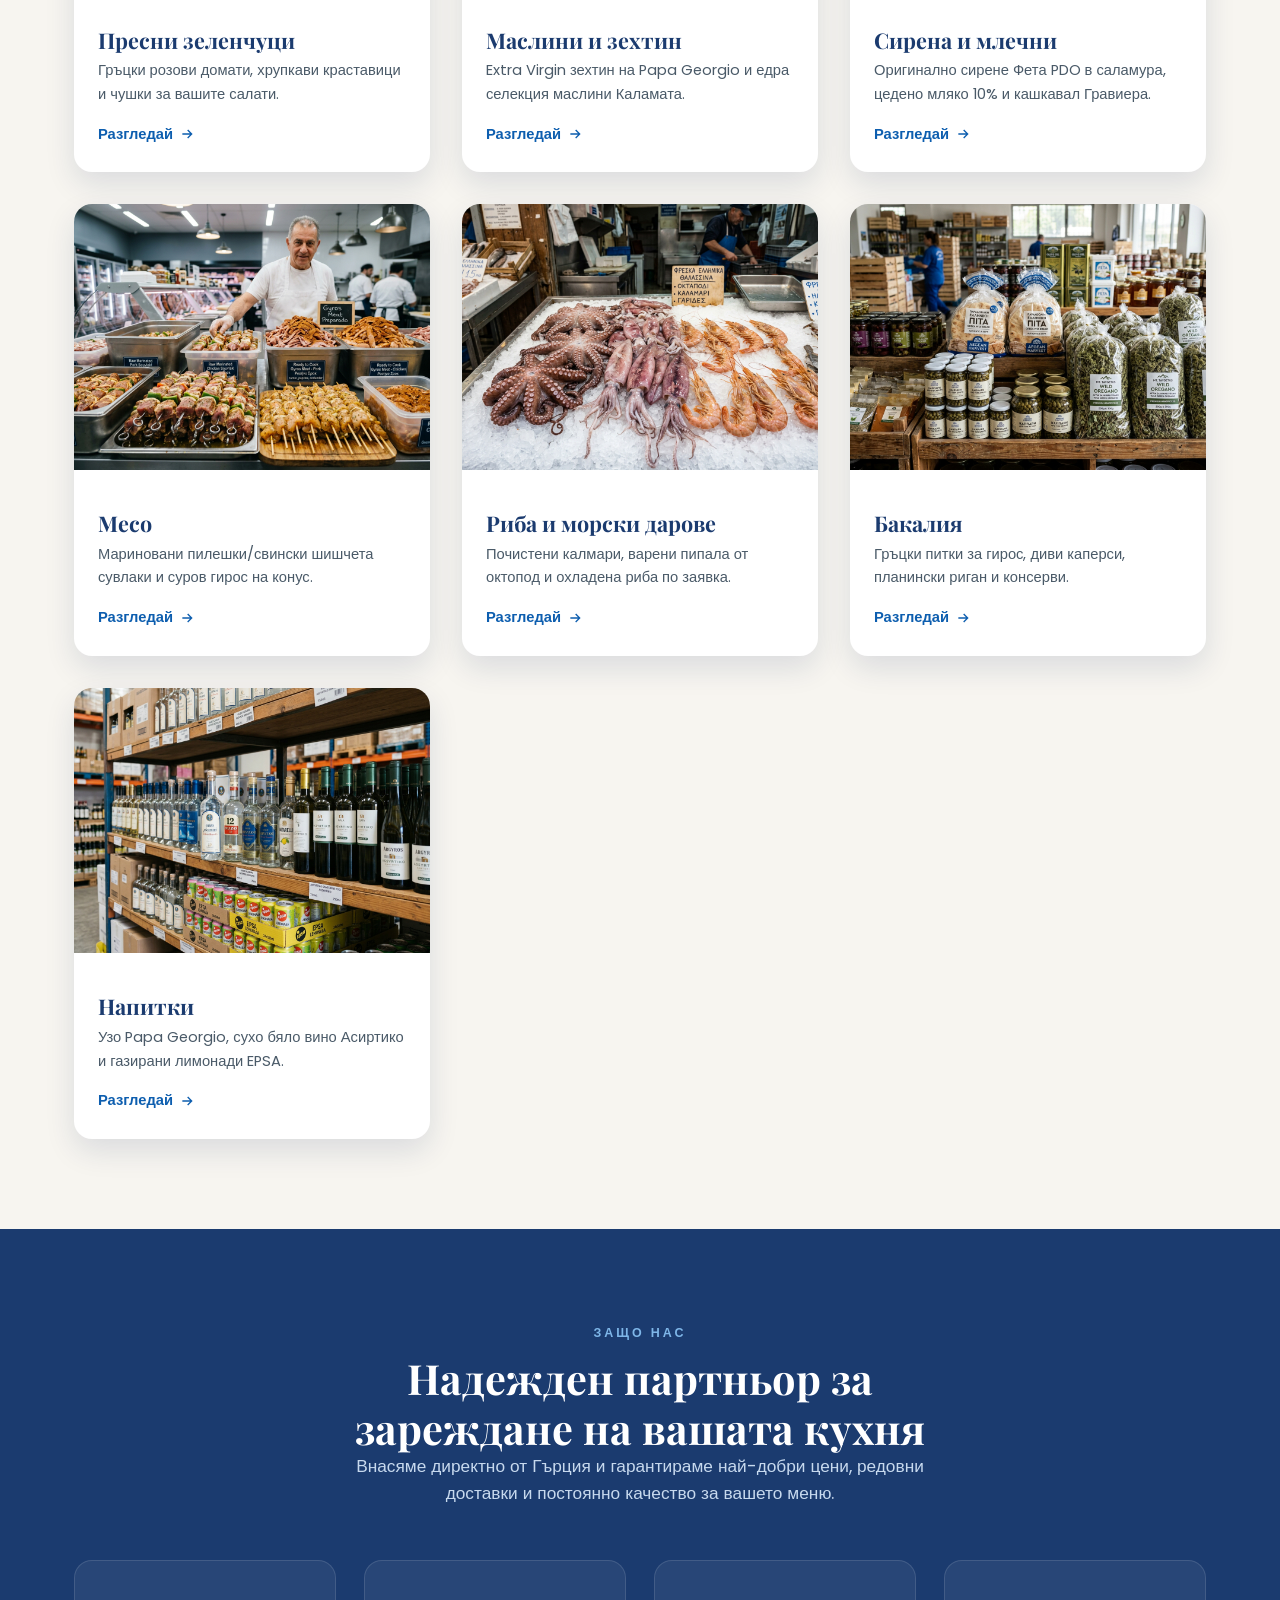
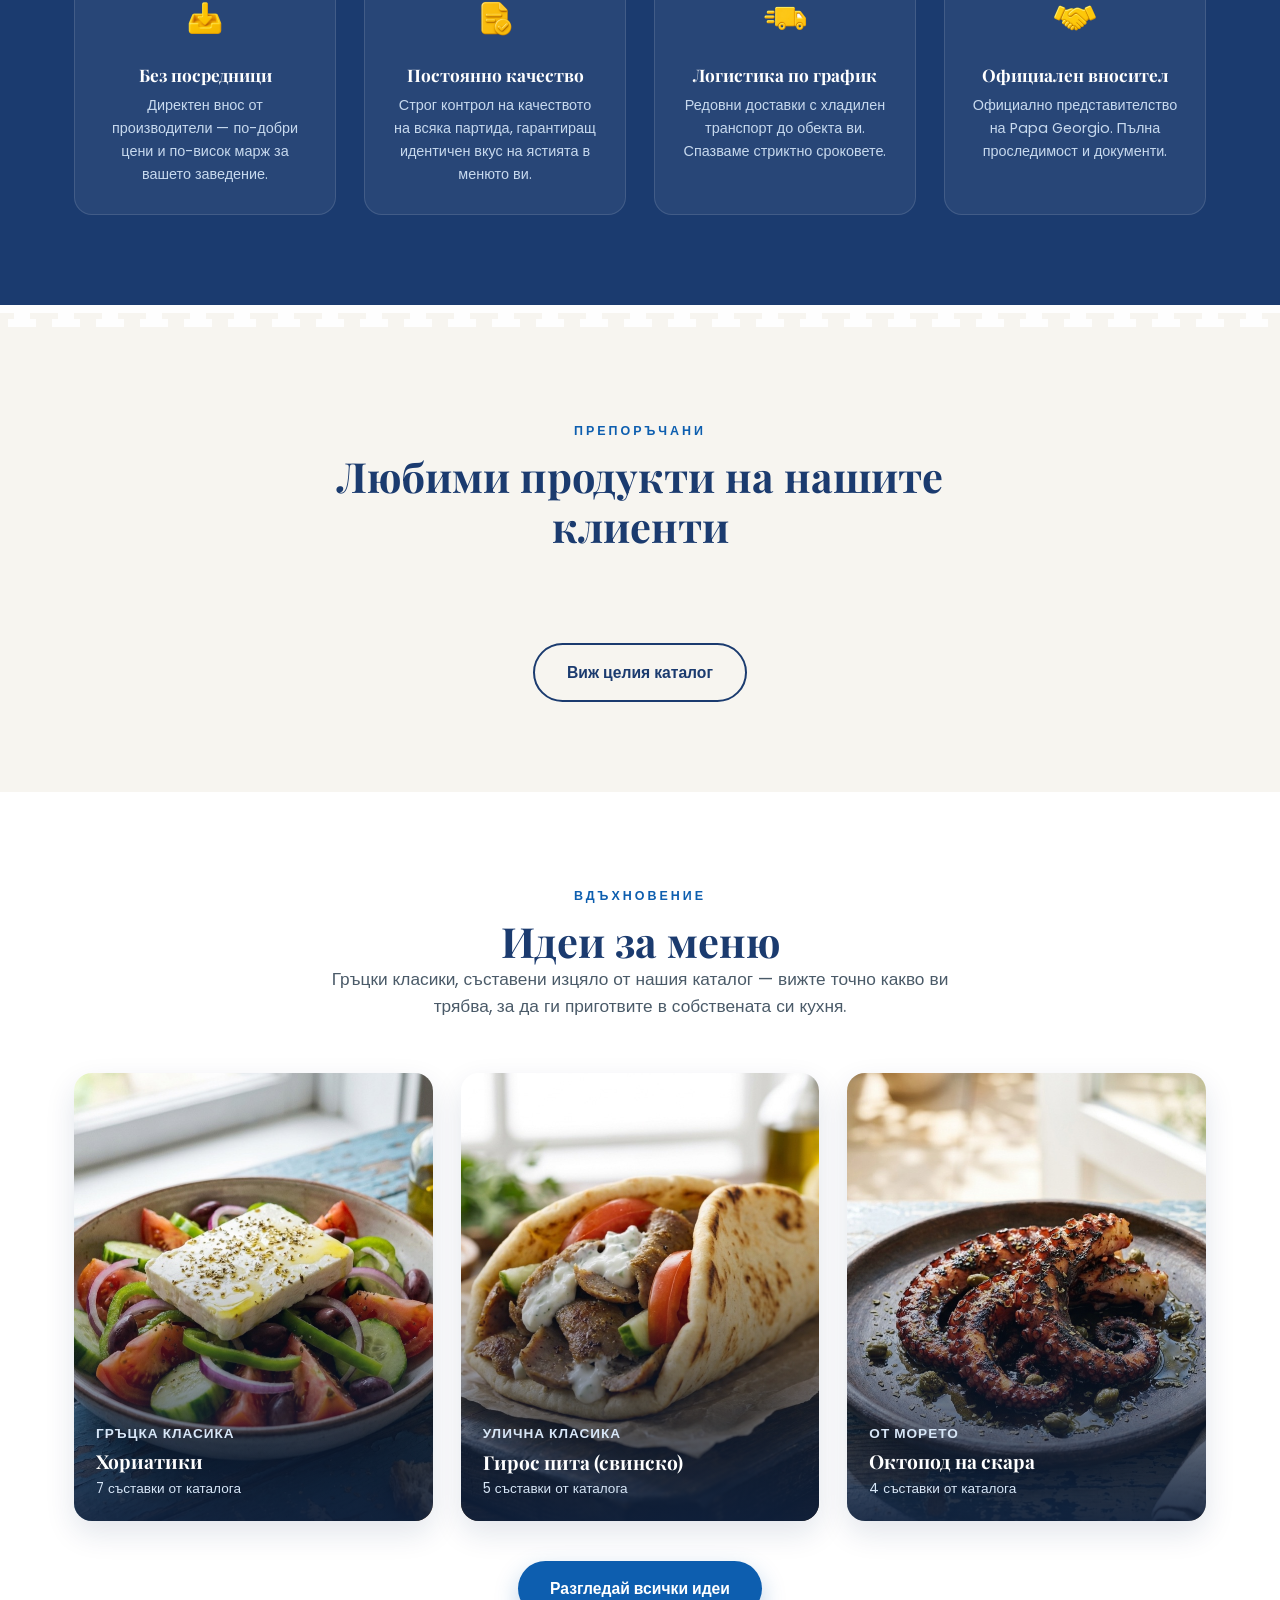
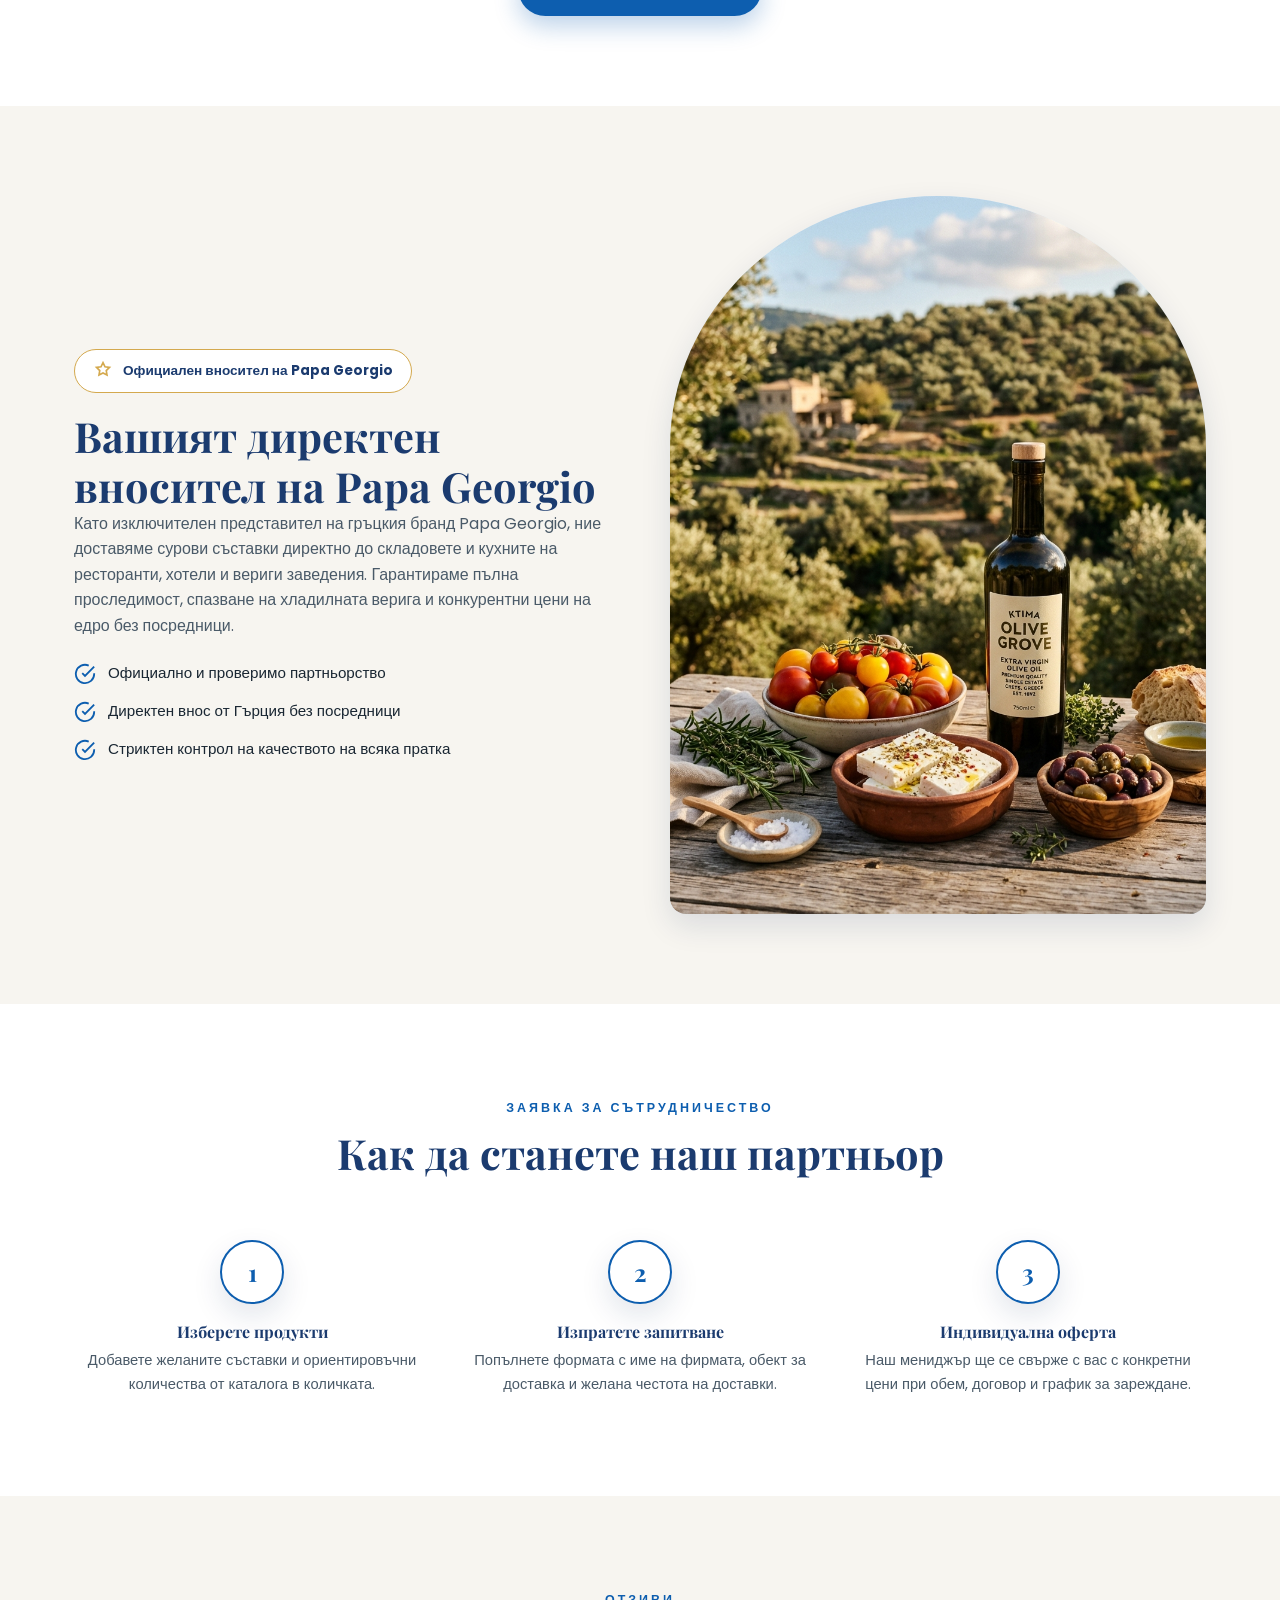
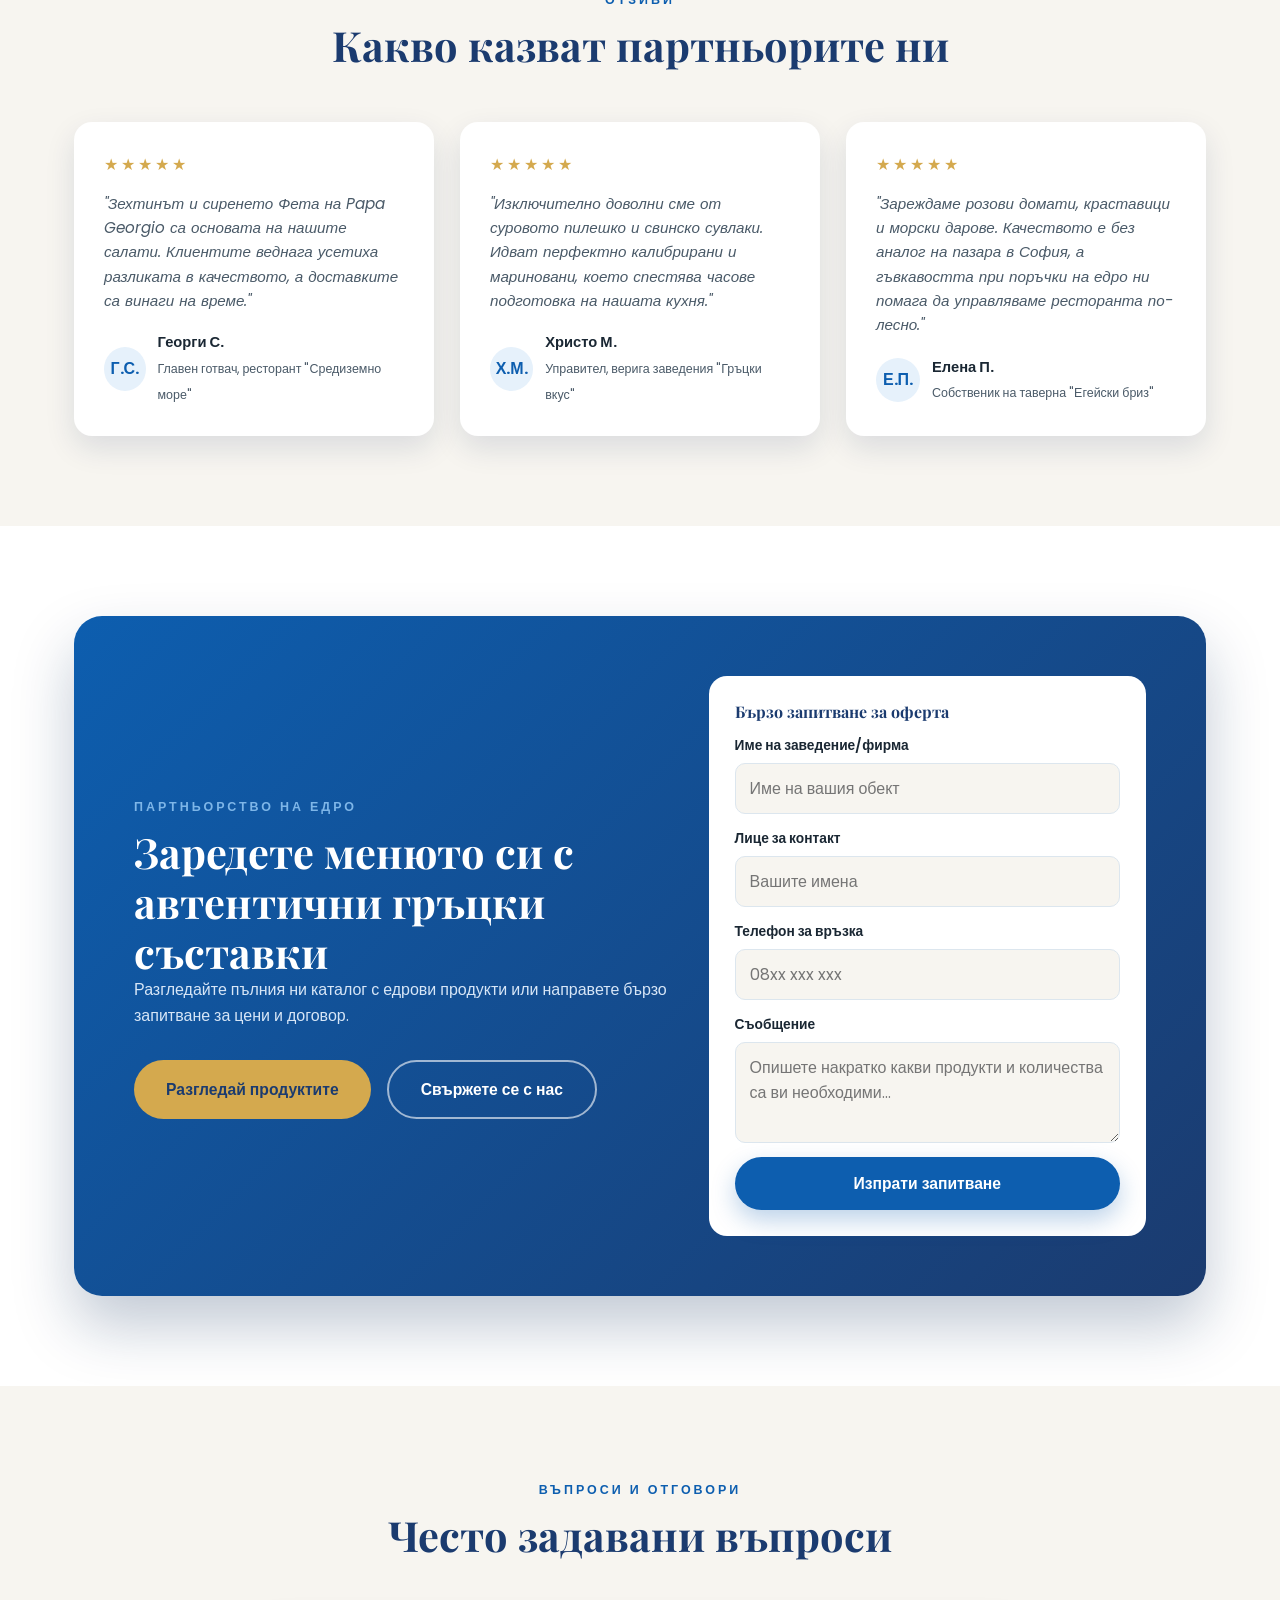
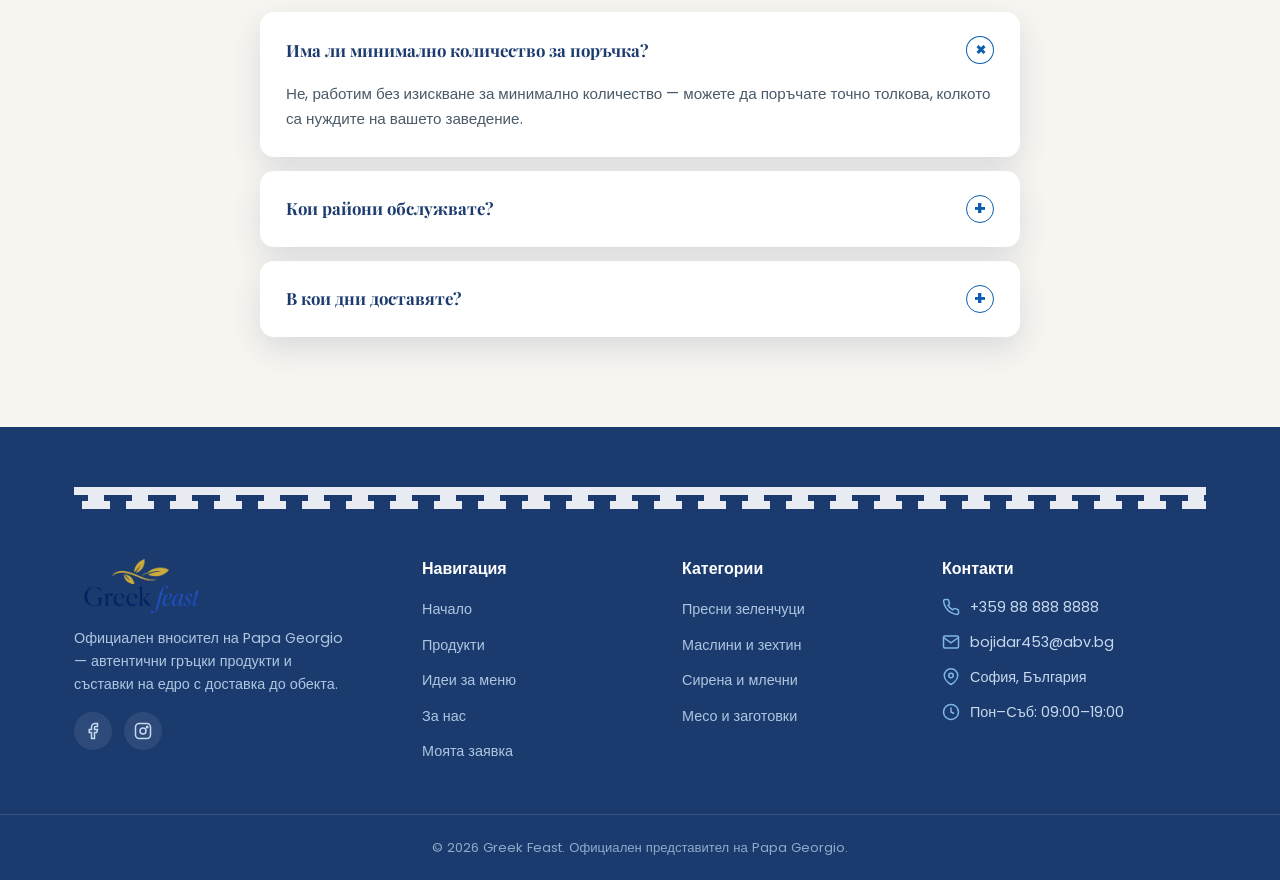
==== commit bedd901c: "Add "Идеи за меню" page with 8 AI-photographed Greek recipes and homepage teaser Each recipe card ma" ====
--- a/index.html
+++ b/index.html
@@ -19,6 +19,7 @@
     <nav class="main-nav" id="mainNav">
       <a href="index.html" class="active">Начало</a>
       <a href="catalog.html">Продукти</a>
+      <a href="menu-ideas.html">Идеи за меню</a>
       <a href="about.html">За нас</a>
       <a href="contact.html">Контакти</a>
     </nav>
@@ -250,6 +251,45 @@
     <div class="product-grid" id="featuredGrid"></div>
     <div class="text-center mt-40">
       <a href="catalog.html" class="btn btn-outline">Виж целия каталог</a>
+    </div>
+  </div>
+</section>
+
+<section class="bg-white">
+  <div class="container">
+    <div class="section-head">
+      <span class="eyebrow">Вдъхновение</span>
+      <h2>Идеи за меню</h2>
+      <p class="lede">Гръцки класики, съставени изцяло от нашия каталог — вижте точно какво ви трябва, за да ги приготвите в собствената си кухня.</p>
+    </div>
+    <div class="idea-teaser-grid">
+      <a href="menu-ideas.html#horiatiki" class="idea-teaser-card">
+        <img src="images/recipes/horiatiki.jpg" alt="Хориатики — гръцка селска салата" loading="lazy">
+        <div class="idea-teaser-overlay">
+          <span class="idea-teaser-eyebrow">Гръцка класика</span>
+          <h4>Хориатики</h4>
+          <span>7 съставки от каталога</span>
+        </div>
+      </a>
+      <a href="menu-ideas.html#gyros-pork" class="idea-teaser-card">
+        <img src="images/recipes/gyros-pork.jpg" alt="Гирос пита със свинско" loading="lazy">
+        <div class="idea-teaser-overlay">
+          <span class="idea-teaser-eyebrow">Улична класика</span>
+          <h4>Гирос пита (свинско)</h4>
+          <span>5 съставки от каталога</span>
+        </div>
+      </a>
+      <a href="menu-ideas.html#octopus-grilled" class="idea-teaser-card">
+        <img src="images/recipes/octopus-grilled.jpg" alt="Октопод на скара" loading="lazy">
+        <div class="idea-teaser-overlay">
+          <span class="idea-teaser-eyebrow">От морето</span>
+          <h4>Октопод на скара</h4>
+          <span>4 съставки от каталога</span>
+        </div>
+      </a>
+    </div>
+    <div class="text-center mt-40">
+      <a href="menu-ideas.html" class="btn btn-primary">Разгледай всички идеи</a>
     </div>
   </div>
 </section>
@@ -428,6 +468,7 @@
         <ul>
           <li><a href="index.html">Начало</a></li>
           <li><a href="catalog.html">Продукти</a></li>
+          <li><a href="menu-ideas.html">Идеи за меню</a></li>
           <li><a href="about.html">За нас</a></li>
           <li><a href="order.html">Моята заявка</a></li>
         </ul>
@@ -518,14 +559,26 @@
 
   // Driven by requestAnimationFrame instead of only the scroll event: some mobile browsers
   // throttle/coalesce scroll events during momentum scrolling, which made the line appear frozen.
-  // A rAF loop recalculates every frame, so it always tracks the finger 1:1.
+  // A rAF loop recalculates every frame, so it always tracks the finger 1:1. Only runs on the
+  // mobile layout where the animation is visible, so desktop doesn't burn a frame loop forever.
+  let rafId = null;
   function loop() {
     updateStepsOnScroll();
-    requestAnimationFrame(loop);
+    rafId = requestAnimationFrame(loop);
   }
-
-  window.addEventListener('resize', updateStepsOnScroll, { passive: true });
-  requestAnimationFrame(loop);
+  function syncLoopToViewport() {
+    const shouldRun = window.innerWidth <= 980;
+    if (shouldRun && rafId === null) {
+      rafId = requestAnimationFrame(loop);
+    } else if (!shouldRun && rafId !== null) {
+      cancelAnimationFrame(rafId);
+      rafId = null;
+      updateStepsOnScroll();
+    }
+  }
+
+  window.addEventListener('resize', syncLoopToViewport, { passive: true });
+  syncLoopToViewport();
 })();
 </script>
 <script src="js/price.js"></script>
--- a/css/style.css
+++ b/css/style.css
@@ -487,6 +487,72 @@
 .mt-14 { margin-top: 14px; }
 .mt-10 { margin-top: 10px; }
 
+/* ===== Menu ideas teaser (homepage) ===== */
+.idea-teaser-grid { display: grid; grid-template-columns: repeat(3, 1fr); gap: 28px; }
+.idea-teaser-card {
+  position: relative; display: block; border-radius: var(--radius); overflow: hidden;
+  aspect-ratio: 4/5; box-shadow: var(--shadow); transition: transform .3s ease, box-shadow .3s ease;
+}
+.idea-teaser-card:hover { transform: translateY(-6px); box-shadow: 0 22px 44px rgba(13,45,87,0.22); }
+.idea-teaser-card img { width: 100%; height: 100%; object-fit: cover; transition: transform .5s ease; display: block; }
+.idea-teaser-card:hover img { transform: scale(1.08); }
+.idea-teaser-overlay {
+  position: absolute; inset: 0; display: flex; flex-direction: column; justify-content: flex-end; padding: 22px;
+  background: linear-gradient(180deg, rgba(15,32,60,0) 38%, rgba(15,32,60,0.92) 100%);
+}
+.idea-teaser-eyebrow { color: var(--gold); font-size: 0.75rem; font-weight: 700; text-transform: uppercase; letter-spacing: 1px; margin-bottom: 6px; }
+.idea-teaser-overlay h4 { color: var(--white); margin: 0; font-size: 1.2rem; }
+.idea-teaser-overlay span { color: #D7E6F7; font-size: 0.85rem; margin-top: 4px; display: block; }
+
+/* ===== Menu ideas page ===== */
+.page-hero-photo {
+  position: relative; padding: 130px 0 80px; text-align: center; overflow: hidden;
+  background-size: cover; background-position: center;
+}
+.page-hero-photo-overlay {
+  position: absolute; inset: 0;
+  background: linear-gradient(180deg, rgba(19,45,86,0.65) 0%, rgba(19,45,86,0.9) 100%);
+}
+.page-hero-photo .container { position: relative; z-index: 1; }
+.page-hero-photo h1 { color: var(--white); }
+.page-hero-photo p { color: #E4ECF7; max-width: 620px; margin: 14px auto 0; }
+
+.recipe-intro { max-width: 720px; margin: 0 auto 50px; text-align: center; }
+
+.recipe-grid { display: grid; grid-template-columns: repeat(2, 1fr); gap: 36px; }
+.recipe-card {
+  background: var(--white); border-radius: var(--radius); overflow: hidden; box-shadow: var(--shadow);
+  display: flex; flex-direction: column; transition: transform .3s ease, box-shadow .3s ease;
+}
+.recipe-card:hover { transform: translateY(-8px); box-shadow: 0 26px 50px rgba(13,45,87,0.2); }
+.recipe-figure { aspect-ratio: 4/3; position: relative; overflow: hidden; background: var(--sky-pale); }
+.recipe-figure img { width: 100%; height: 100%; object-fit: cover; display: block; transition: transform .5s ease; }
+.recipe-card:hover .recipe-figure img { transform: scale(1.07); }
+.recipe-badge {
+  position: absolute; top: 16px; left: 16px; background: var(--gold); color: var(--santorini);
+  font-family: 'Playfair Display', serif; font-weight: 700; font-size: 0.82rem; padding: 7px 16px 7px 14px;
+  border-radius: 30px; box-shadow: 0 8px 18px rgba(0,0,0,0.22); display: flex; align-items: center; gap: 6px;
+}
+.recipe-badge svg { width: 14px; height: 14px; }
+.recipe-count-badge {
+  position: absolute; bottom: 14px; right: 14px; background: rgba(19,45,86,0.82); color: var(--white);
+  font-size: 0.76rem; font-weight: 600; padding: 6px 14px; border-radius: 20px;
+}
+.recipe-body { padding: 24px 26px 26px; display: flex; flex-direction: column; gap: 14px; flex: 1; }
+.recipe-body h3 { margin: 0; }
+.recipe-desc { color: var(--ink-soft); font-size: 0.93rem; margin: 0; }
+.ingredient-chips { display: flex; flex-wrap: wrap; gap: 8px; }
+.ingredient-chip {
+  display: inline-flex; align-items: center; gap: 6px; background: var(--sky-pale); color: var(--aegean);
+  font-size: 0.8rem; font-weight: 600; padding: 6px 12px 6px 8px; border-radius: 20px; transition: background .2s, color .2s;
+}
+.ingredient-chip .dot { width: 6px; height: 6px; border-radius: 50%; background: var(--aegean); flex-shrink: 0; transition: background .2s; }
+.ingredient-chip:hover { background: var(--aegean); color: var(--white); }
+.ingredient-chip:hover .dot { background: var(--white); }
+.recipe-foot { margin-top: auto; padding-top: 6px; }
+.recipe-add-btn { width: 100%; display: flex; align-items: center; justify-content: center; gap: 8px; }
+.recipe-add-btn svg { width: 18px; height: 18px; }
+
 /* ===== Toast ===== */
 .toast {
   position: fixed; bottom: 28px; left: 50%; transform: translateX(-50%) translateY(200%);
@@ -506,6 +572,8 @@
   .why-grid { grid-template-columns: repeat(2, 1fr); }
   .product-grid { grid-template-columns: repeat(2, 1fr); }
   .product-grid.cols-3 { grid-template-columns: repeat(2, 1fr); }
+  .idea-teaser-grid { grid-template-columns: repeat(2, 1fr); }
+  .recipe-grid { grid-template-columns: 1fr; }
   .partner-grid { grid-template-columns: 1fr; }
   .partner-grid .arch-frame { order: -1; max-width: 460px; margin: 0 auto; }
   .steps-grid {
@@ -570,7 +638,7 @@
   .main-nav.open { transform: translateY(0); }
   .nav-toggle { display: flex; }
   .header-actions .btn-outline { display: none; }
-  .category-grid, .why-grid, .product-grid, .product-grid.cols-3, .footer-grid { grid-template-columns: 1fr; }
+  .category-grid, .why-grid, .product-grid, .product-grid.cols-3, .footer-grid, .idea-teaser-grid { grid-template-columns: 1fr; }
   .trust-item { padding: 7px 20px 7px 7px; gap: 10px; margin: 0 8px; }
   .trust-ic-badge { width: 30px; height: 30px; }
   .trust-ic-badge .ic { width: 15px; height: 15px; }
